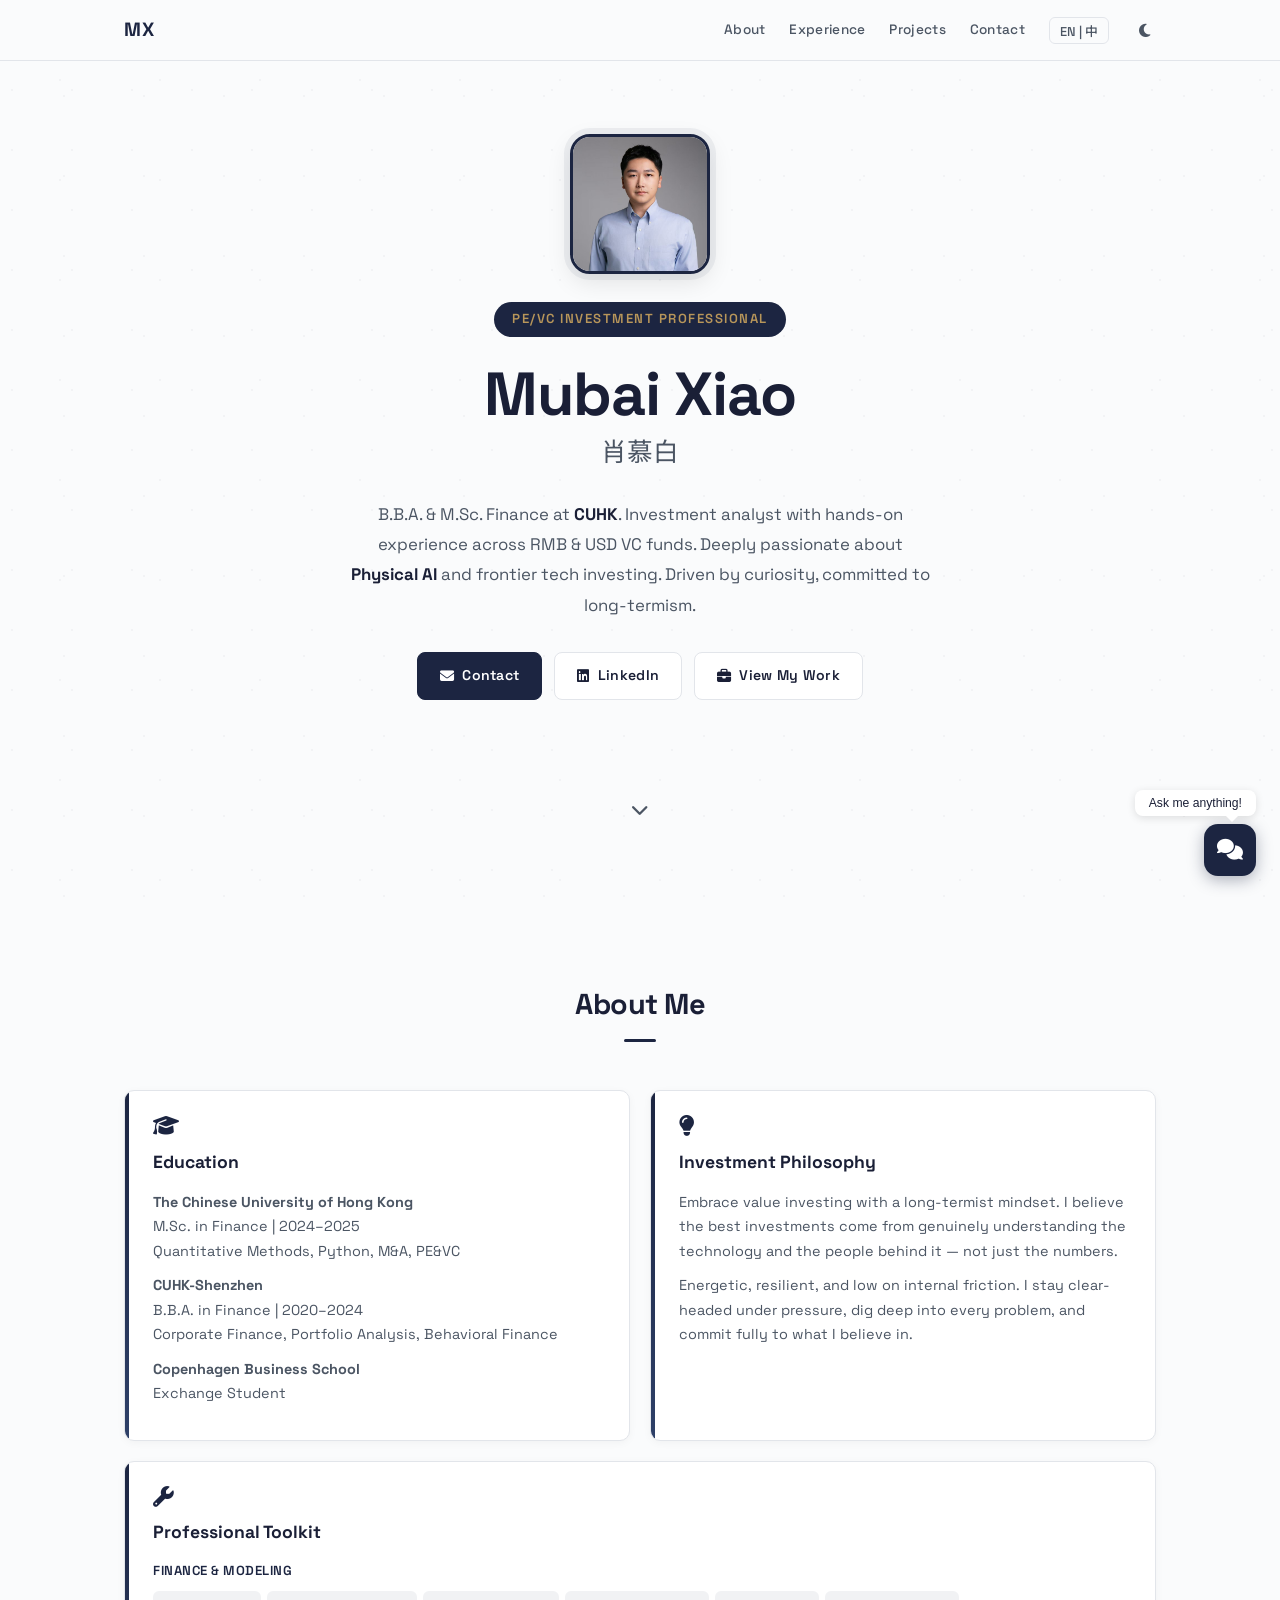
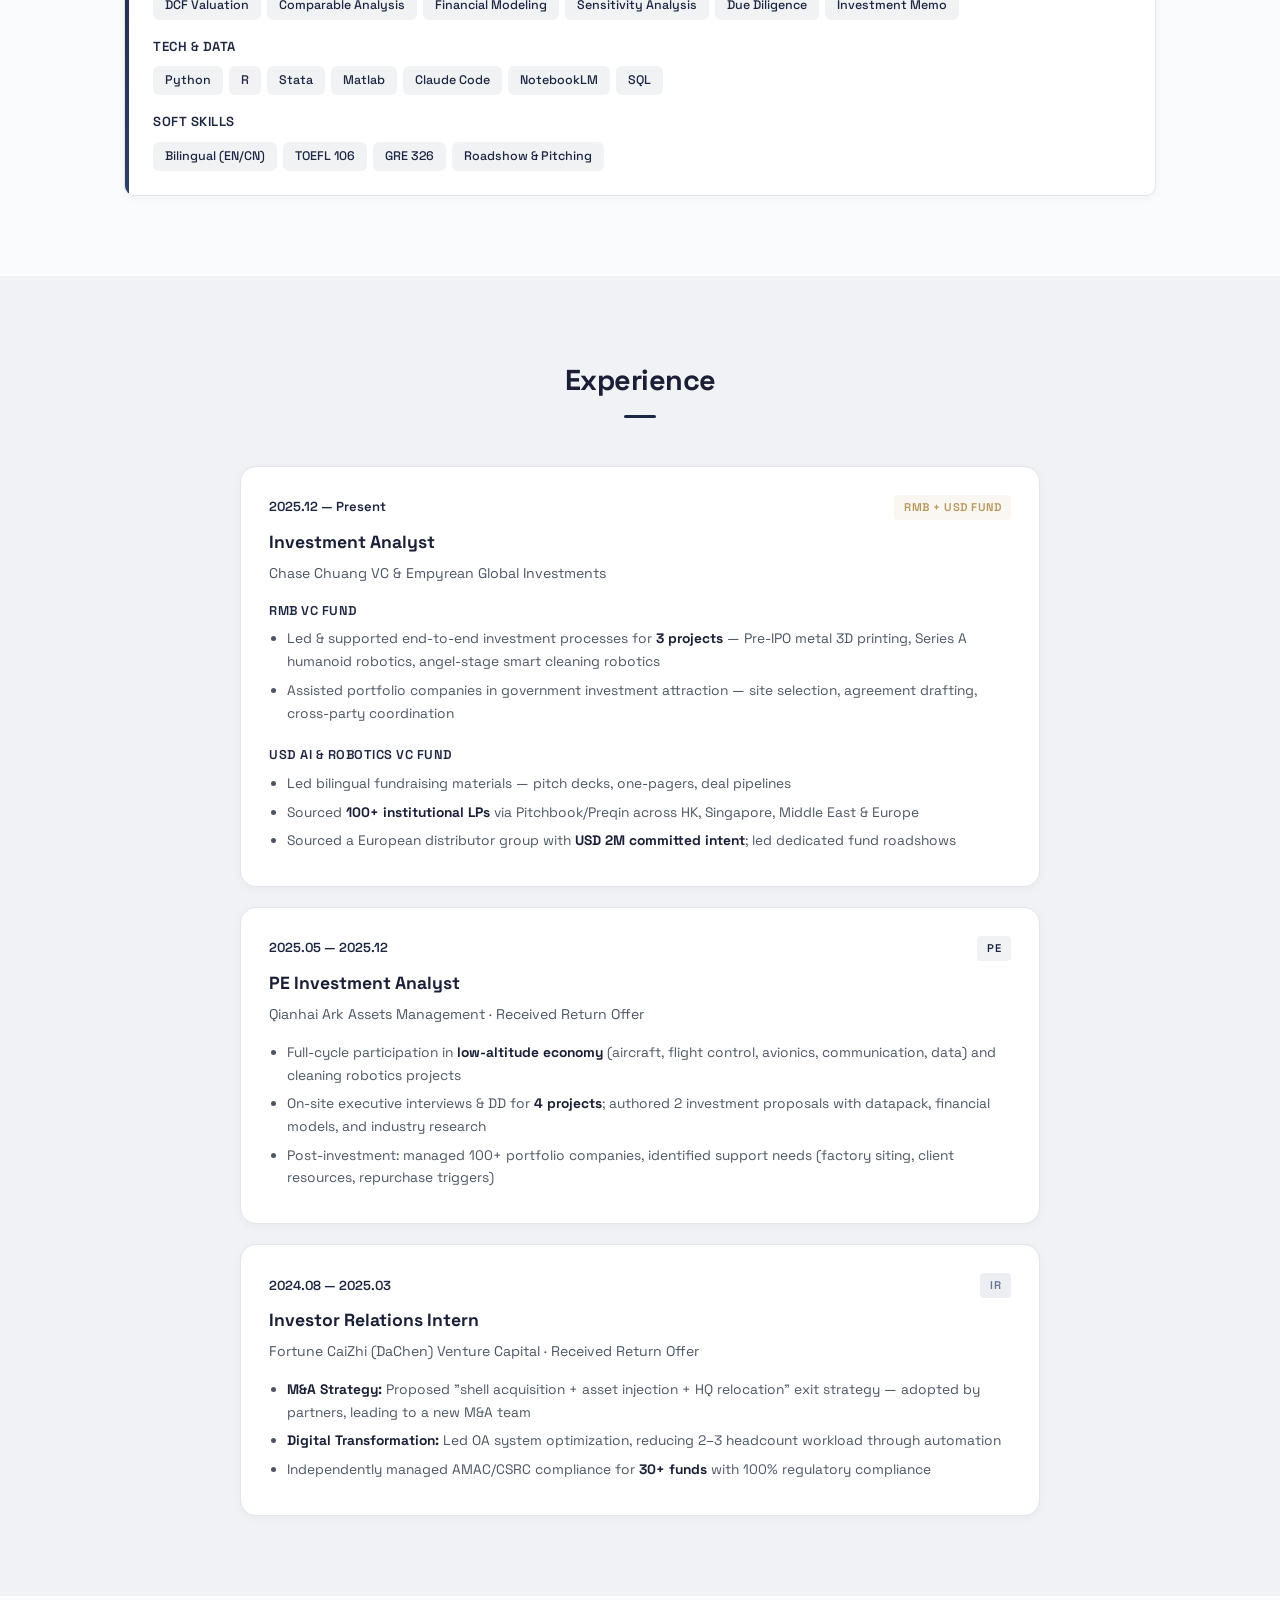
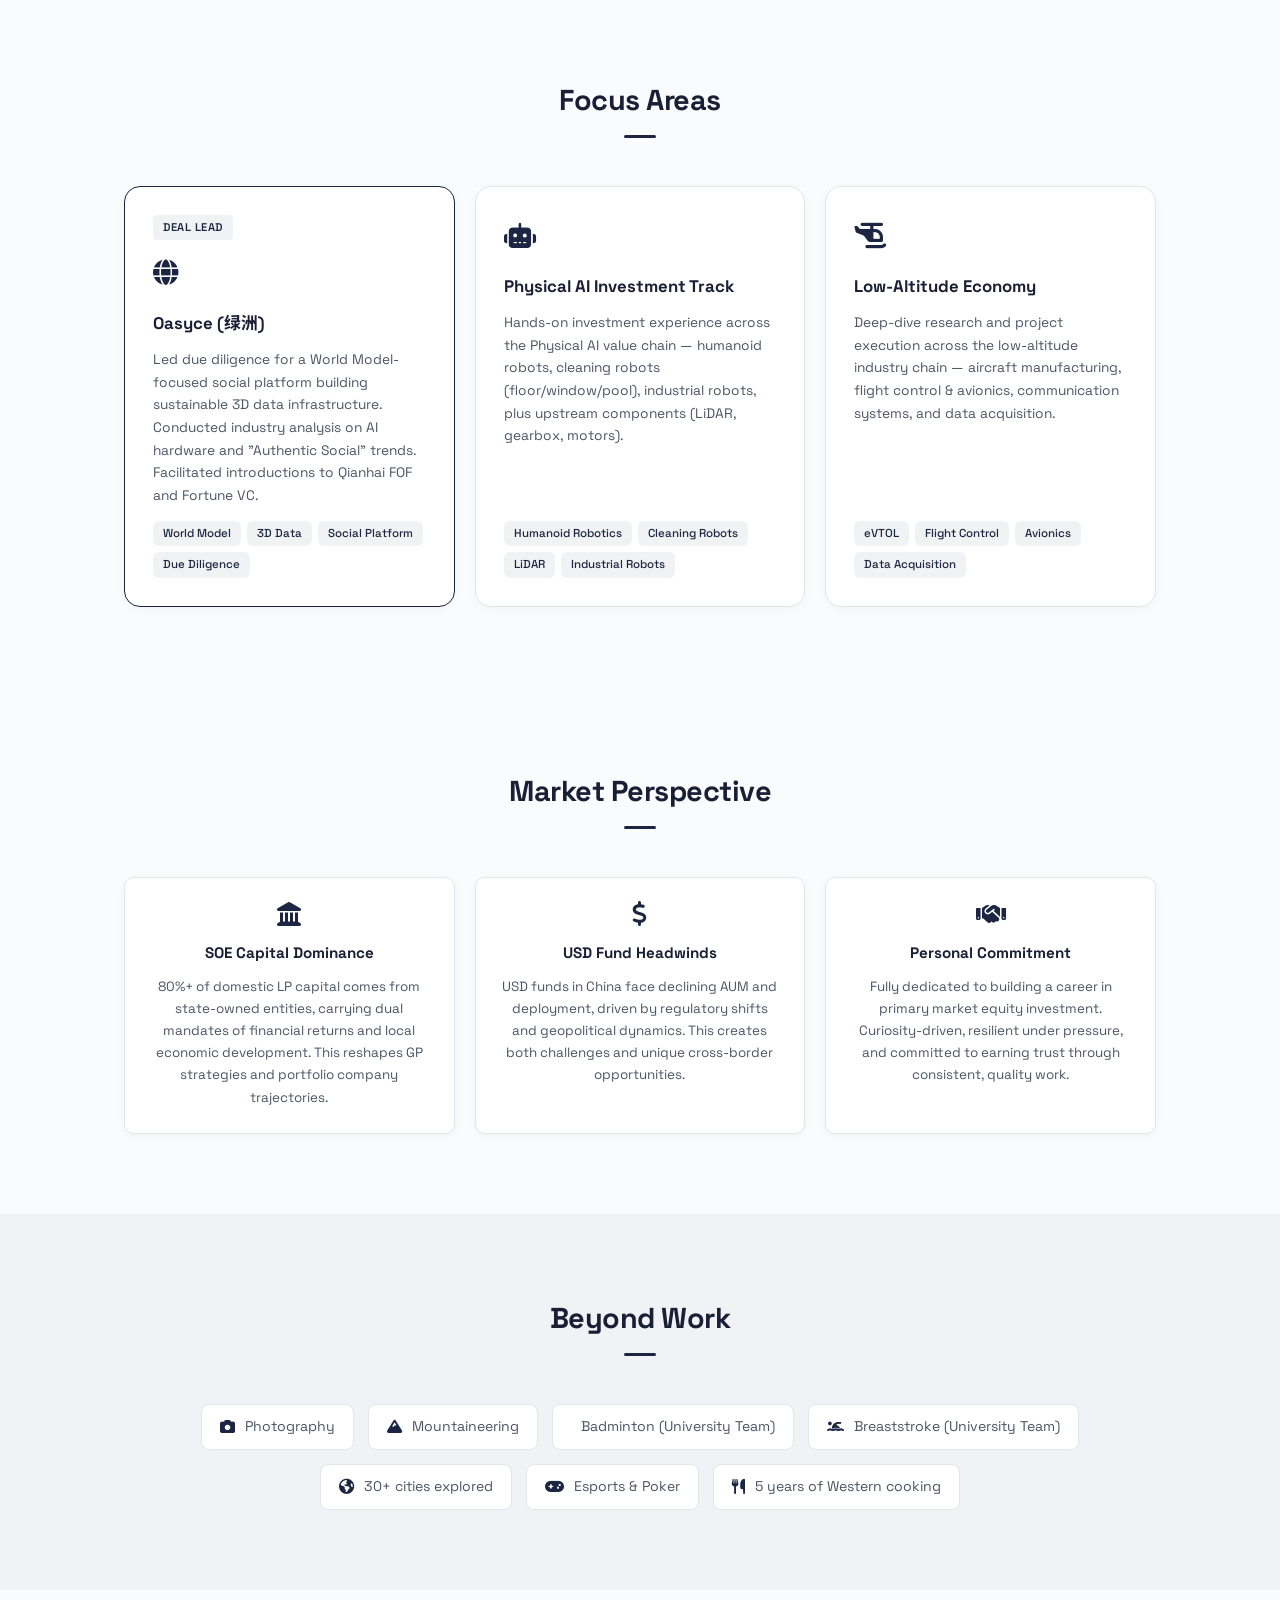
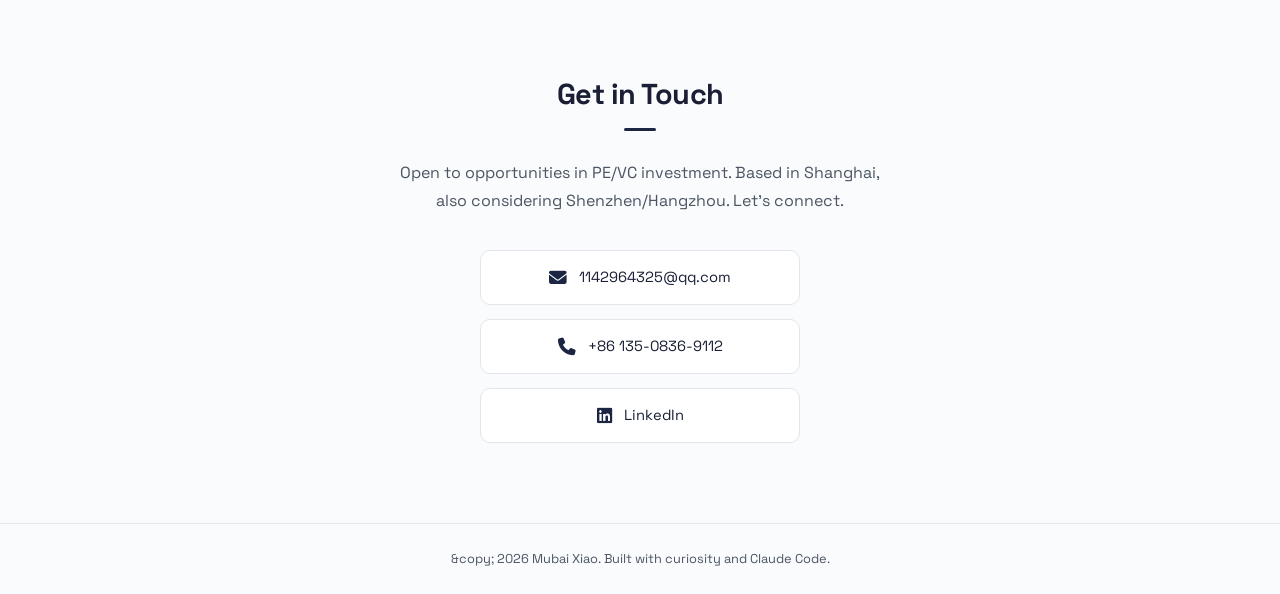
==== index.html @ e28a31e0 "Initial commit: Mubai Xiao personal portfolio website - Bilingual (EN/CN) portfolio with dark mode -" ====
<!DOCTYPE html>
<html lang="en">
<head>
  <meta charset="UTF-8">
  <meta name="viewport" content="width=device-width, initial-scale=1.0">
  <title>Mubai Xiao | 肖慕白</title>
  <meta name="description" content="Mubai Xiao (肖慕白) — PE/VC Investment Professional. B.B.A. & M.Sc. Finance at CUHK. Focused on Physical AI and frontier technology investing.">
  <meta property="og:title" content="Mubai Xiao | 肖慕白">
  <meta property="og:description" content="PE/VC Investment Professional. Physical AI & Frontier Tech Investor.">
  <meta property="og:type" content="website">
  <link rel="icon" href="data:image/svg+xml,<svg xmlns='http://www.w3.org/2000/svg' viewBox='0 0 100 100'><rect fill='%231c2541' rx='16' width='100' height='100'/><text x='50' y='68' text-anchor='middle' fill='white' font-family='Inter,sans-serif' font-weight='700' font-size='44'>MX</text></svg>">
  <link rel="stylesheet" href="style.css">
  <link rel="preconnect" href="https://fonts.googleapis.com">
  <link href="https://fonts.googleapis.com/css2?family=Space+Grotesk:wght@300;400;500;600;700&family=Noto+Sans+SC:wght@300;400;500;700&display=swap" rel="stylesheet">
  <link rel="stylesheet" href="https://cdnjs.cloudflare.com/ajax/libs/font-awesome/6.5.1/css/all.min.css">
</head>
<body>
  <!-- Navigation -->
  <nav class="nav" id="nav">
    <div class="nav-inner">
      <a href="#hero" class="nav-logo">MX</a>
      <div class="nav-links">
        <a href="#about" data-i18n="nav.about">About</a>
        <a href="#experience" data-i18n="nav.experience">Experience</a>
        <a href="#projects" data-i18n="nav.projects">Projects</a>
        <a href="#contact" data-i18n="nav.contact">Contact</a>
        <button class="lang-toggle" id="langToggle" aria-label="Toggle language">EN | 中</button>
        <button class="theme-toggle" id="themeToggle" aria-label="Toggle theme">
          <i class="fas fa-moon"></i>
        </button>
      </div>
      <div class="mobile-controls">
        <button class="lang-toggle" id="langToggleMobile" aria-label="Toggle language">EN | 中</button>
        <button class="mobile-menu-btn" id="mobileMenuBtn" aria-label="Menu">
          <span></span><span></span><span></span>
        </button>
      </div>
    </div>
  </nav>

  <!-- Mobile Menu -->
  <div class="mobile-menu" id="mobileMenu">
    <a href="#about" data-i18n="nav.about">About</a>
    <a href="#experience" data-i18n="nav.experience">Experience</a>
    <a href="#projects" data-i18n="nav.projects">Projects</a>
    <a href="#contact" data-i18n="nav.contact">Contact</a>
  </div>

  <!-- Hero -->
  <section class="hero" id="hero">
    <div class="hero-bg-pattern"></div>
    <div class="hero-content">
      <div class="hero-avatar">
        <img src="avatar.jpg" alt="Mubai Xiao">
      </div>
      <div class="hero-badge" data-i18n="hero.badge">PE/VC Investment Professional</div>
      <h1 class="hero-name">Mubai Xiao</h1>
      <p class="hero-name-cn">肖慕白</p>
      <p class="hero-desc" data-i18n="hero.desc" data-i18n-html="true">
        B.B.A. & M.Sc. Finance at <strong>CUHK</strong>. Investment analyst with hands-on experience across RMB & USD VC funds.
        Deeply passionate about <strong>Physical AI</strong> and frontier tech investing.
        Driven by curiosity, committed to long-termism.
      </p>
      <div class="hero-links">
        <a href="mailto:1142964325@qq.com" class="hero-btn hero-btn-primary"><i class="fas fa-envelope"></i> Contact</a>
        <a href="https://www.linkedin.com/in/mubai-xiao-1323b3343" target="_blank" class="hero-btn"><i class="fab fa-linkedin"></i> LinkedIn</a>
        <a href="#experience" class="hero-btn"><i class="fas fa-briefcase"></i> <span data-i18n="hero.viewwork">View My Work</span></a>
      </div>
    </div>
    <div class="scroll-hint">
      <i class="fas fa-chevron-down"></i>
    </div>
  </section>

  <!-- About -->
  <section class="section" id="about">
    <div class="container">
      <h2 class="section-title" data-i18n="about.title">About Me</h2>
      <div class="about-grid">
        <div class="about-card">
          <div class="card-accent"></div>
          <div class="card-body">
            <i class="fas fa-graduation-cap"></i>
            <h3 data-i18n="about.education">Education</h3>
            <div data-i18n="about.edu.content" data-i18n-html="true">
              <p><strong>The Chinese University of Hong Kong</strong><br>
              M.Sc. in Finance | 2024–2025<br>
              Quantitative Methods, Python, M&A, PE&VC</p>
              <p><strong>CUHK-Shenzhen</strong><br>
              B.B.A. in Finance | 2020–2024<br>
              Corporate Finance, Portfolio Analysis, Behavioral Finance</p>
              <p><strong>Copenhagen Business School</strong><br>
              Exchange Student</p>
            </div>
          </div>
        </div>
        <div class="about-card">
          <div class="card-accent"></div>
          <div class="card-body">
            <i class="fas fa-lightbulb"></i>
            <h3 data-i18n="about.philosophy">Investment Philosophy</h3>
            <div data-i18n="about.philosophy.content" data-i18n-html="true">
              <p>Embrace value investing with a long-termist mindset. I believe the best investments come from genuinely understanding the technology and the people behind it — not just the numbers.</p>
              <p>Energetic, resilient, and low on internal friction. I stay clear-headed under pressure, dig deep into every problem, and commit fully to what I believe in.</p>
            </div>
          </div>
        </div>
        <div class="about-card full-width">
          <div class="card-accent"></div>
          <div class="card-body">
            <i class="fas fa-wrench"></i>
            <h3 data-i18n="about.toolkit">Professional Toolkit</h3>
            <div class="skills-grid">
              <div class="skill-group">
                <h4 data-i18n="about.skill.finance">Finance & Modeling</h4>
                <div class="skills-tags">
                  <span>DCF Valuation</span><span>Comparable Analysis</span><span>Financial Modeling</span>
                  <span>Sensitivity Analysis</span><span>Due Diligence</span><span>Investment Memo</span>
                </div>
              </div>
              <div class="skill-group">
                <h4 data-i18n="about.skill.tech">Tech & Data</h4>
                <div class="skills-tags">
                  <span>Python</span><span>R</span><span>Stata</span><span>Matlab</span>
                  <span>Claude Code</span><span>NotebookLM</span><span>SQL</span>
                </div>
              </div>
              <div class="skill-group">
                <h4 data-i18n="about.skill.soft">Soft Skills</h4>
                <div class="skills-tags">
                  <span data-i18n="skill.bilingual">Bilingual (EN/CN)</span>
                  <span>TOEFL 106</span><span>GRE 326</span>
                  <span data-i18n="skill.roadshow">Roadshow & Pitching</span>
                </div>
              </div>
            </div>
          </div>
        </div>
      </div>
    </div>
  </section>

  <!-- Experience -->
  <section class="section section-alt" id="experience">
    <div class="container">
      <h2 class="section-title" data-i18n="exp.title">Experience</h2>
      <div class="exp-cards">

        <div class="exp-card">
          <div class="exp-header">
            <div class="exp-date">2025.12 — <span data-i18n="exp.present">Present</span></div>
            <div class="exp-type rmb-tag">RMB + USD Fund</div>
          </div>
          <h3 data-i18n="exp.cc.role">Investment Analyst</h3>
          <p class="exp-company" data-i18n="exp.cc.company">Chase Chuang VC & Empyrean Global Investments</p>
          <div class="exp-details">
            <div class="exp-section">
              <h4 data-i18n="exp.cc.rmb">RMB VC Fund</h4>
              <ul data-i18n="exp.cc.rmb.items" data-i18n-html="true">
                <li>Led & supported end-to-end investment processes for <strong>3 projects</strong> — Pre-IPO metal 3D printing, Series A humanoid robotics, angel-stage smart cleaning robotics</li>
                <li>Assisted portfolio companies in government investment attraction — site selection, agreement drafting, cross-party coordination</li>
              </ul>
            </div>
            <div class="exp-section">
              <h4 data-i18n="exp.cc.usd">USD AI & Robotics VC Fund</h4>
              <ul data-i18n="exp.cc.usd.items" data-i18n-html="true">
                <li>Led bilingual fundraising materials — pitch decks, one-pagers, deal pipelines</li>
                <li>Sourced <strong>100+ institutional LPs</strong> via Pitchbook/Preqin across HK, Singapore, Middle East & Europe</li>
                <li>Sourced a European distributor group with <strong>USD 2M committed intent</strong>; led dedicated fund roadshows</li>
              </ul>
            </div>
          </div>
        </div>

        <div class="exp-card">
          <div class="exp-header">
            <div class="exp-date">2025.05 — 2025.12</div>
            <div class="exp-type pe-tag">PE</div>
          </div>
          <h3 data-i18n="exp.qa.role">PE Investment Analyst</h3>
          <p class="exp-company" data-i18n="exp.qa.company">Qianhai Ark Assets Management · Received Return Offer</p>
          <ul data-i18n="exp.qa.items" data-i18n-html="true">
            <li>Full-cycle participation in <strong>low-altitude economy</strong> (aircraft, flight control, avionics, communication, data) and cleaning robotics projects</li>
            <li>On-site executive interviews & DD for <strong>4 projects</strong>; authored 2 investment proposals with datapack, financial models, and industry research</li>
            <li>Post-investment: managed 100+ portfolio companies, identified support needs (factory siting, client resources, repurchase triggers)</li>
          </ul>
        </div>

        <div class="exp-card">
          <div class="exp-header">
            <div class="exp-date">2024.08 — 2025.03</div>
            <div class="exp-type ir-tag">IR</div>
          </div>
          <h3 data-i18n="exp.dc.role">Investor Relations Intern</h3>
          <p class="exp-company" data-i18n="exp.dc.company">Fortune CaiZhi (DaChen) Venture Capital · Received Return Offer</p>
          <ul data-i18n="exp.dc.items" data-i18n-html="true">
            <li><strong>M&A Strategy:</strong> Proposed "shell acquisition + asset injection + HQ relocation" exit strategy — adopted by partners, leading to a new M&A team</li>
            <li><strong>Digital Transformation:</strong> Led OA system optimization, reducing 2–3 headcount workload through automation</li>
            <li>Independently managed AMAC/CSRC compliance for <strong>30+ funds</strong> with 100% regulatory compliance</li>
          </ul>
        </div>

      </div>
    </div>
  </section>

  <!-- Projects / Investment Track Record -->
  <section class="section" id="projects">
    <div class="container">
      <h2 class="section-title" data-i18n="proj.title">Focus Areas</h2>
      <div class="projects-grid">
        <div class="project-card featured">
          <span class="featured-badge" data-i18n="proj.featured">Deal Lead</span>
          <div class="project-icon"><i class="fas fa-globe"></i></div>
          <h3>Oasyce (绿洲)</h3>
          <p data-i18n="proj.oasyce.desc">Led due diligence for a World Model-focused social platform building sustainable 3D data infrastructure. Conducted industry analysis on AI hardware and "Authentic Social" trends. Facilitated introductions to Qianhai FOF and Fortune VC.</p>
          <div class="project-tags">
            <span>World Model</span><span>3D Data</span><span>Social Platform</span><span>Due Diligence</span>
          </div>
        </div>
        <div class="project-card">
          <div class="project-icon"><i class="fas fa-robot"></i></div>
          <h3 data-i18n="proj.physical.title">Physical AI Investment Track</h3>
          <p data-i18n="proj.physical.desc">Hands-on investment experience across the Physical AI value chain — humanoid robots, cleaning robots (floor/window/pool), industrial robots, plus upstream components (LiDAR, gearbox, motors).</p>
          <div class="project-tags">
            <span data-i18n="tag.humanoid">Humanoid Robotics</span><span data-i18n="tag.cleaning">Cleaning Robots</span>
            <span>LiDAR</span><span data-i18n="tag.industrial">Industrial Robots</span>
          </div>
        </div>
        <div class="project-card">
          <div class="project-icon"><i class="fas fa-helicopter"></i></div>
          <h3 data-i18n="proj.lowalt.title">Low-Altitude Economy</h3>
          <p data-i18n="proj.lowalt.desc">Deep-dive research and project execution across the low-altitude industry chain — aircraft manufacturing, flight control & avionics, communication systems, and data acquisition.</p>
          <div class="project-tags">
            <span>eVTOL</span><span data-i18n="tag.flightcontrol">Flight Control</span>
            <span data-i18n="tag.avionics">Avionics</span><span data-i18n="tag.dataacq">Data Acquisition</span>
          </div>
        </div>
      </div>
    </div>
  </section>


  <!-- Market View -->
  <section class="section" id="market">
    <div class="container">
      <h2 class="section-title" data-i18n="market.title">Market Perspective</h2>
      <div class="market-cards">
        <div class="market-card">
          <i class="fas fa-landmark"></i>
          <h4 data-i18n="market.soe.title">SOE Capital Dominance</h4>
          <p data-i18n="market.soe.desc">80%+ of domestic LP capital comes from state-owned entities, carrying dual mandates of financial returns and local economic development. This reshapes GP strategies and portfolio company trajectories.</p>
        </div>
        <div class="market-card">
          <i class="fas fa-dollar-sign"></i>
          <h4 data-i18n="market.usd.title">USD Fund Headwinds</h4>
          <p data-i18n="market.usd.desc">USD funds in China face declining AUM and deployment, driven by regulatory shifts and geopolitical dynamics. This creates both challenges and unique cross-border opportunities.</p>
        </div>
        <div class="market-card">
          <i class="fas fa-handshake"></i>
          <h4 data-i18n="market.commitment.title">Personal Commitment</h4>
          <p data-i18n="market.commitment.desc">Fully dedicated to building a career in primary market equity investment. Curiosity-driven, resilient under pressure, and committed to earning trust through consistent, quality work.</p>
        </div>
      </div>
    </div>
  </section>

  <!-- Beyond Work -->
  <section class="section section-alt" id="beyond">
    <div class="container">
      <h2 class="section-title" data-i18n="beyond.title">Beyond Work</h2>
      <div class="beyond-grid">
        <div class="beyond-item"><i class="fas fa-camera"></i><span data-i18n="beyond.photo">Photography</span></div>
        <div class="beyond-item"><i class="fas fa-mountain"></i><span data-i18n="beyond.hiking">Mountaineering</span></div>
        <div class="beyond-item"><i class="fas fa-shuttlecock"></i><span data-i18n="beyond.badminton">Badminton (University Team)</span></div>
        <div class="beyond-item"><i class="fas fa-swimmer"></i><span data-i18n="beyond.swim">Breaststroke (University Team)</span></div>
        <div class="beyond-item"><i class="fas fa-globe-americas"></i><span data-i18n="beyond.travel">30+ cities explored</span></div>
        <div class="beyond-item"><i class="fas fa-gamepad"></i><span data-i18n="beyond.esports">Esports & Poker</span></div>
        <div class="beyond-item"><i class="fas fa-utensils"></i><span data-i18n="beyond.cooking">5 years of Western cooking</span></div>
      </div>
    </div>
  </section>

  <!-- Contact -->
  <section class="section" id="contact">
    <div class="container">
      <h2 class="section-title" data-i18n="contact.title">Get in Touch</h2>
      <p class="contact-desc" data-i18n="contact.desc">Open to opportunities in PE/VC investment. Based in Shanghai, also considering Shenzhen/Hangzhou. Let's connect.</p>
      <div class="contact-links">
        <a href="mailto:1142964325@qq.com" class="contact-item">
          <i class="fas fa-envelope"></i>
          <span>1142964325@qq.com</span>
        </a>
        <a href="tel:+8613508369112" class="contact-item">
          <i class="fas fa-phone"></i>
          <span>+86 135-0836-9112</span>
        </a>
        <a href="https://www.linkedin.com/in/mubai-xiao-1323b3343" target="_blank" class="contact-item">
          <i class="fab fa-linkedin"></i>
          <span>LinkedIn</span>
        </a>
      </div>
    </div>
  </section>

  <!-- Footer -->
  <footer class="footer">
    <p data-i18n="footer.text">&copy; 2026 Mubai Xiao. Built with curiosity and Claude Code.</p>
  </footer>

  <!-- Chat Widget -->
  <div class="chat-widget" id="chatWidget">
    <button class="chat-toggle" id="chatToggle" aria-label="Ask me anything">
      <i class="fas fa-comments"></i>
      <span class="chat-badge" data-i18n="chat.badge">Ask me anything!</span>
    </button>
    <div class="chat-panel" id="chatPanel">
      <div class="chat-header">
        <div class="chat-header-info">
          <div class="chat-avatar">MX</div>
          <div>
            <strong data-i18n="chat.name">Mubai's AI Assistant</strong>
            <p data-i18n="chat.subtitle">Ask anything about me</p>
          </div>
        </div>
        <button class="chat-close" id="chatClose"><i class="fas fa-times"></i></button>
      </div>
      <div class="chat-messages" id="chatMessages">
        <div class="chat-message bot">
          <p data-i18n="chat.welcome">Hi! I'm Mubai's AI assistant. Ask me anything about his background, investment experience, thesis, or skills!</p>
        </div>
        <div class="chat-message bot suggestions">
          <div class="chat-suggestions">
            <button class="chat-suggestion-btn" data-i18n="chat.q1">What's your investment thesis?</button>
            <button class="chat-suggestion-btn" data-i18n="chat.q2">Tell me about your PE/VC experience</button>
            <button class="chat-suggestion-btn" data-i18n="chat.q3">Why Physical AI?</button>
          </div>
        </div>
      </div>
      <div class="chat-input-wrap">
        <input type="text" id="chatInput" data-i18n-placeholder="chat.placeholder" placeholder="Type your question..." autocomplete="off">
        <button id="chatSend"><i class="fas fa-paper-plane"></i></button>
      </div>
    </div>
  </div>

  <script src="script.js"></script>
</body>
</html>
---- style.css ----
/* === Variables === */
:root {
  --bg: #fafbfc;
  --bg-alt: #f0f2f5;
  --text: #1a1f36;
  --text-secondary: #4b5563;
  --accent: #1c2541;
  --accent-light: #2e4068;
  --accent-dark: #141c30;
  --accent-bg: rgba(28, 37, 65, 0.06);
  --accent-gold: #b8965a;
  --accent-gold-bg: rgba(184, 150, 90, 0.08);
  --card-bg: #ffffff;
  --card-border: #e2e5ea;
  --card-shadow: 0 2px 8px rgba(0,0,0,0.04);
  --nav-bg: rgba(250, 251, 252, 0.90);
  --radius: 10px;
  --radius-lg: 16px;
  --transition: 0.3s ease;
  --font: 'Space Grotesk', 'Noto Sans SC', -apple-system, sans-serif;
}

[data-theme="dark"] {
  --bg: #0c1019;
  --bg-alt: #121825;
  --text: #e2e8f0;
  --text-secondary: #94a3b8;
  --accent: #7b9acc;
  --accent-light: #a3bee0;
  --accent-dark: #5a7db5;
  --accent-bg: rgba(123, 154, 204, 0.1);
  --accent-gold: #d4ad6a;
  --accent-gold-bg: rgba(212, 173, 106, 0.1);
  --card-bg: #1a2030;
  --card-border: #2a3348;
  --card-shadow: 0 2px 8px rgba(0,0,0,0.2);
  --nav-bg: rgba(12, 16, 25, 0.90);
}

/* === Reset === */
*, *::before, *::after { margin: 0; padding: 0; box-sizing: border-box; }
html { scroll-behavior: smooth; scroll-padding-top: 80px; }

body {
  font-family: var(--font);
  background: var(--bg);
  color: var(--text);
  line-height: 1.7;
  transition: background var(--transition), color var(--transition);
}

a { color: var(--accent); text-decoration: none; transition: color var(--transition); }
a:hover { color: var(--accent-light); }
.container { max-width: 1080px; margin: 0 auto; padding: 0 24px; }

/* === Nav === */
.nav {
  position: fixed; top: 0; left: 0; right: 0; z-index: 100;
  background: var(--nav-bg);
  backdrop-filter: blur(16px);
  border-bottom: 1px solid var(--card-border);
  transition: background var(--transition);
}

.nav-inner {
  max-width: 1080px; margin: 0 auto; padding: 0 24px;
  display: flex; align-items: center; justify-content: space-between;
  height: 60px;
}

.nav-logo {
  font-size: 1.2rem; font-weight: 700; letter-spacing: 1px;
  color: var(--accent) !important;
}

.nav-links { display: flex; align-items: center; gap: 24px; }
.nav-links a {
  color: var(--text-secondary); font-size: 0.85rem; font-weight: 500;
  letter-spacing: 0.3px;
}
.nav-links a:hover { color: var(--accent); }

.theme-toggle, .lang-toggle {
  background: none; border: none; color: var(--text-secondary);
  cursor: pointer; font-size: 0.95rem; padding: 6px;
  transition: color var(--transition); font-family: var(--font);
}
.theme-toggle:hover, .lang-toggle:hover { color: var(--accent); }

.lang-toggle {
  border: 1px solid var(--card-border); padding: 3px 10px;
  border-radius: 6px; font-size: 0.8rem; font-weight: 500;
  white-space: nowrap;
}
.lang-toggle:hover { border-color: var(--accent); }

.mobile-controls { display: none; align-items: center; gap: 8px; }
.mobile-menu-btn {
  display: none; flex-direction: column; gap: 5px;
  background: none; border: none; cursor: pointer; padding: 6px;
}
.mobile-menu-btn span {
  display: block; width: 20px; height: 2px;
  background: var(--text-secondary); transition: var(--transition);
}

.mobile-menu {
  display: none; position: fixed; top: 60px; left: 0; right: 0;
  background: var(--card-bg); border-bottom: 1px solid var(--card-border);
  padding: 16px 24px; z-index: 99;
  flex-direction: column; gap: 16px;
}
.mobile-menu a { color: var(--text); font-weight: 500; }

@media (max-width: 768px) {
  .nav-links { display: none; }
  .mobile-controls { display: flex; }
  .mobile-menu-btn { display: flex; }
  .mobile-menu.active { display: flex; }
}

/* === Hero === */
.hero {
  min-height: 100vh; display: flex; flex-direction: column;
  justify-content: center; align-items: center;
  padding: 120px 24px 60px;
  position: relative; overflow: hidden;
  text-align: center;
}

.hero-bg-pattern {
  position: absolute; inset: 0; opacity: 0.03;
  background-image:
    radial-gradient(circle at 20% 50%, var(--accent) 1px, transparent 1px),
    radial-gradient(circle at 80% 20%, var(--accent) 1px, transparent 1px),
    radial-gradient(circle at 60% 80%, var(--accent) 1px, transparent 1px);
  background-size: 60px 60px, 80px 80px, 100px 100px;
}

.hero-content { position: relative; max-width: 700px; }

.hero-avatar {
  width: 140px; height: 140px; border-radius: 20px;
  overflow: hidden; margin: 0 auto 28px;
  border: 3px solid var(--accent);
  box-shadow: 0 0 0 6px var(--accent-bg), 0 8px 24px rgba(0,0,0,0.1);
}
.hero-avatar img {
  width: 100%; height: 100%; object-fit: cover;
  object-position: center 15%;
}

.hero-badge {
  display: inline-block;
  font-size: 0.82rem; font-weight: 600; letter-spacing: 1.5px;
  text-transform: uppercase;
  color: var(--accent); background: var(--accent-bg);
  padding: 6px 18px; border-radius: 20px;
  margin-bottom: 24px;
}

.hero-name {
  font-size: 3.8rem; font-weight: 700; letter-spacing: -1px;
  line-height: 1.1; margin-bottom: 4px;
}

.hero-name-cn {
  font-size: 1.6rem; color: var(--text-secondary);
  font-weight: 400; margin-bottom: 24px;
}

.hero-desc {
  color: var(--text-secondary); font-size: 1.05rem;
  max-width: 580px; margin: 0 auto 32px; line-height: 1.8;
}
.hero-desc strong { color: var(--text); }

.hero-links {
  display: flex; gap: 12px; justify-content: center;
  flex-wrap: wrap; margin-bottom: 48px;
}

.hero-btn {
  display: inline-flex; align-items: center; gap: 8px;
  padding: 11px 22px; border-radius: 8px;
  font-weight: 600; font-size: 0.88rem; letter-spacing: 0.3px;
  border: 1px solid var(--card-border);
  color: var(--text); background: var(--card-bg);
  transition: all var(--transition);
}
.hero-btn:hover {
  border-color: var(--accent); color: var(--accent);
  transform: translateY(-2px); box-shadow: 0 4px 12px rgba(28,37,65,0.15);
}
.hero-btn-primary {
  background: var(--accent); color: #fff; border-color: var(--accent);
}
.hero-btn-primary:hover { background: var(--accent-light); color: #fff; }

.hero-badge {
  background: var(--accent); color: var(--accent-gold);
}

.hero-stats {
  display: flex; justify-content: center; gap: 48px;
}
.stat-item { text-align: center; }
.stat-number {
  display: block; font-size: 2rem; font-weight: 700;
  color: var(--accent); line-height: 1.2;
}
.stat-label {
  font-size: 0.78rem; color: var(--text-secondary);
  text-transform: uppercase; letter-spacing: 0.5px; font-weight: 500;
}

.scroll-hint {
  margin-top: 48px; animation: bounce 2s infinite;
  color: var(--text-secondary); font-size: 1.1rem;
}
@keyframes bounce {
  0%, 100% { transform: translateY(0); }
  50% { transform: translateY(8px); }
}

@media (max-width: 768px) {
  .hero-name { font-size: 2.6rem; }
  .hero-stats { gap: 24px; }
  .stat-number { font-size: 1.5rem; }
}

/* === Sections === */
.section { padding: 80px 0; }
.section-alt { background: var(--bg-alt); }

.section-title {
  font-size: 1.8rem; font-weight: 700; letter-spacing: -0.5px;
  margin-bottom: 48px; text-align: center;
  position: relative;
}
.section-title::after {
  content: ''; display: block; width: 32px; height: 3px;
  background: var(--accent); margin: 10px auto 0;
  border-radius: 2px;
}

/* === About === */
.about-grid {
  display: grid; grid-template-columns: repeat(2, 1fr);
  gap: 20px;
}

.about-card {
  background: var(--card-bg); border: 1px solid var(--card-border);
  border-radius: var(--radius); overflow: hidden;
  box-shadow: var(--card-shadow);
  display: flex;
  transition: transform var(--transition), box-shadow var(--transition);
}
.about-card:hover {
  transform: translateY(-3px);
  box-shadow: 0 8px 24px rgba(0,0,0,0.06);
}
.about-card.full-width { grid-column: 1 / -1; }

.card-accent {
  width: 4px; background: linear-gradient(180deg, var(--accent), var(--accent-light));
  flex-shrink: 0;
}

.card-body { padding: 24px; flex: 1; }
.card-body > i {
  font-size: 1.3rem; color: var(--accent); margin-bottom: 12px; display: block;
}
.card-body h3 { font-size: 1.1rem; margin-bottom: 12px; }
.card-body p {
  color: var(--text-secondary); font-size: 0.9rem;
  margin-bottom: 10px; line-height: 1.7;
}

.skills-grid { display: flex; flex-direction: column; gap: 16px; }
.skill-group h4 {
  font-size: 0.82rem; font-weight: 600; color: var(--accent);
  text-transform: uppercase; letter-spacing: 0.5px;
  margin-bottom: 8px;
}

.skills-tags { display: flex; flex-wrap: wrap; gap: 6px; }
.skills-tags span {
  padding: 4px 12px; border-radius: 6px; font-size: 0.78rem;
  background: var(--accent-bg); color: var(--accent); font-weight: 500;
}

@media (max-width: 768px) {
  .about-grid { grid-template-columns: 1fr; }
  .about-card.full-width { grid-column: 1; }
}

/* === Experience === */
.exp-cards {
  display: flex; flex-direction: column; gap: 20px;
  max-width: 800px; margin: 0 auto;
}

.exp-card {
  background: var(--card-bg); border: 1px solid var(--card-border);
  border-radius: var(--radius-lg); padding: 28px;
  box-shadow: var(--card-shadow);
  transition: transform var(--transition), box-shadow var(--transition);
}
.exp-card:hover {
  transform: translateY(-3px);
  box-shadow: 0 8px 24px rgba(0,0,0,0.06);
}

.exp-header {
  display: flex; align-items: center; justify-content: space-between;
  margin-bottom: 8px; flex-wrap: wrap; gap: 8px;
}

.exp-date {
  font-size: 0.82rem; color: var(--accent); font-weight: 600;
}

.exp-type {
  font-size: 0.7rem; font-weight: 600; padding: 3px 10px;
  border-radius: 4px; text-transform: uppercase; letter-spacing: 0.5px;
}
.rmb-tag { background: var(--accent-gold-bg); color: var(--accent-gold); }
.pe-tag { background: var(--accent-bg); color: var(--accent); }
.ir-tag { background: rgba(100, 116, 145, 0.12); color: #647491; }

.exp-card h3 { font-size: 1.1rem; margin-bottom: 4px; }
.exp-company { color: var(--text-secondary); font-size: 0.88rem; margin-bottom: 14px; }

.exp-card ul { padding-left: 18px; }
.exp-card li {
  color: var(--text-secondary); font-size: 0.86rem;
  margin-bottom: 6px; line-height: 1.65;
}
.exp-card li strong { color: var(--text); }

.exp-details { display: flex; flex-direction: column; gap: 14px; }
.exp-section h4 {
  font-size: 0.8rem; font-weight: 600; color: var(--accent);
  text-transform: uppercase; letter-spacing: 0.5px; margin-bottom: 6px;
}

/* === Projects === */
.projects-grid {
  display: grid; grid-template-columns: repeat(auto-fill, minmax(300px, 1fr));
  gap: 20px;
}

.project-card {
  background: var(--card-bg); border: 1px solid var(--card-border);
  border-radius: var(--radius-lg); padding: 28px;
  box-shadow: var(--card-shadow);
  transition: transform var(--transition), box-shadow var(--transition);
  display: flex; flex-direction: column;
}
.project-card:hover {
  transform: translateY(-3px);
  box-shadow: 0 8px 24px rgba(0,0,0,0.06);
}
.project-card.featured {
  border-color: var(--accent);
  border-width: 1.5px;
}

.featured-badge {
  display: inline-block; width: fit-content;
  font-size: 0.7rem; font-weight: 600; color: var(--accent);
  background: var(--accent-bg); padding: 3px 10px;
  border-radius: 4px; margin-bottom: 12px;
  text-transform: uppercase; letter-spacing: 0.5px;
}

.project-icon {
  font-size: 1.6rem; color: var(--accent); margin-bottom: 14px;
}
.project-card h3 { font-size: 1.05rem; margin-bottom: 10px; }
.project-card p {
  color: var(--text-secondary); font-size: 0.86rem;
  flex: 1; margin-bottom: 14px; line-height: 1.65;
}

.project-tags { display: flex; flex-wrap: wrap; gap: 6px; }
.project-tags span {
  padding: 3px 10px; border-radius: 6px; font-size: 0.72rem;
  background: var(--accent-bg); color: var(--accent); font-weight: 500;
}

/* === Investment Matrix === */
.insights-subtitle {
  text-align: center; color: var(--text-secondary);
  margin: -24px auto 40px; font-size: 0.95rem;
}

.matrix-grid {
  display: grid; grid-template-columns: repeat(2, 1fr);
  gap: 16px; max-width: 800px; margin: 0 auto;
}

.matrix-card {
  background: var(--card-bg); border: 1px solid var(--card-border);
  border-radius: var(--radius); padding: 24px;
  box-shadow: var(--card-shadow);
  transition: transform var(--transition);
}
.matrix-card:hover { transform: translateY(-2px); }

.matrix-label {
  display: flex; gap: 6px; margin-bottom: 10px; flex-wrap: wrap;
}
.matrix-app, .matrix-tech {
  font-size: 0.68rem; font-weight: 600; padding: 2px 8px;
  border-radius: 4px; text-transform: uppercase; letter-spacing: 0.3px;
}
.matrix-app { background: rgba(59, 130, 246, 0.1); color: #3b82f6; }
.matrix-tech { background: rgba(168, 85, 247, 0.1); color: #a855f7; }

.matrix-card h4 { font-size: 1rem; margin-bottom: 8px; }
.matrix-card p {
  color: var(--text-secondary); font-size: 0.84rem;
  line-height: 1.6; margin-bottom: 12px;
}

.matrix-verdict {
  font-size: 0.78rem; font-weight: 600; padding: 4px 12px;
  border-radius: 4px; display: inline-block;
  background: rgba(239, 68, 68, 0.1); color: #ef4444;
}
.matrix-verdict.positive { background: rgba(16, 185, 129, 0.1); color: var(--accent-dark); }
.matrix-verdict.caution { background: rgba(245, 158, 11, 0.1); color: #f59e0b; }

.red-ocean { border-left: 3px solid #8b4c4c; }
.blue-ocean { border-left: 3px solid var(--accent-gold); }
.early-stage { border-left: 3px solid #7a8599; }
.frontier { border-left: 3px solid var(--accent); }

@media (max-width: 768px) {
  .matrix-grid { grid-template-columns: 1fr; }
}

/* === Market === */
.market-cards {
  display: grid; grid-template-columns: repeat(3, 1fr);
  gap: 20px;
}

.market-card {
  background: var(--card-bg); border: 1px solid var(--card-border);
  border-radius: var(--radius); padding: 24px; text-align: center;
  box-shadow: var(--card-shadow);
  transition: transform var(--transition);
}
.market-card:hover { transform: translateY(-2px); }
.market-card i {
  font-size: 1.5rem; color: var(--accent); margin-bottom: 14px;
}
.market-card h4 { font-size: 0.95rem; margin-bottom: 10px; }
.market-card p {
  color: var(--text-secondary); font-size: 0.84rem; line-height: 1.65;
}

@media (max-width: 768px) {
  .market-cards { grid-template-columns: 1fr; }
}

/* === Beyond Work === */
.beyond-grid {
  display: flex; justify-content: center; flex-wrap: wrap; gap: 14px;
}
.beyond-item {
  display: flex; align-items: center; gap: 10px;
  padding: 10px 18px; border-radius: 8px;
  background: var(--card-bg); border: 1px solid var(--card-border);
  font-size: 0.88rem; color: var(--text-secondary);
  transition: all var(--transition);
}
.beyond-item:hover { border-color: var(--accent); color: var(--accent); }
.beyond-item i { color: var(--accent); font-size: 0.95rem; }

/* === Contact === */
.contact-desc {
  text-align: center; color: var(--text-secondary);
  max-width: 500px; margin: -20px auto 36px;
}

.contact-links {
  display: flex; flex-direction: column; align-items: center; gap: 14px;
}
.contact-item {
  display: flex; align-items: center; gap: 12px;
  padding: 14px 28px; border-radius: var(--radius);
  background: var(--card-bg); border: 1px solid var(--card-border);
  color: var(--text); font-size: 0.92rem;
  transition: all var(--transition); min-width: 320px; justify-content: center;
}
.contact-item:hover {
  border-color: var(--accent); color: var(--accent);
  transform: translateY(-2px);
}
.contact-item i { font-size: 1.1rem; color: var(--accent); }

/* === Footer === */
.footer {
  text-align: center; padding: 24px;
  color: var(--text-secondary); font-size: 0.8rem;
  border-top: 1px solid var(--card-border);
}

/* === Chat Widget === */
.chat-widget { position: fixed; bottom: 24px; right: 24px; z-index: 200; }

.chat-toggle {
  width: 52px; height: 52px; border-radius: 14px;
  background: var(--accent); color: #fff; border: none;
  font-size: 1.3rem; cursor: pointer;
  box-shadow: 0 4px 16px rgba(28, 37, 65, 0.35);
  transition: all var(--transition);
  position: relative;
}
.chat-toggle:hover { transform: scale(1.06); background: var(--accent-light); }

.chat-badge {
  position: absolute; bottom: calc(100% + 8px); right: 0;
  white-space: nowrap; font-size: 0.76rem; font-weight: 500;
  background: var(--card-bg); color: var(--text);
  padding: 6px 14px; border-radius: 8px;
  box-shadow: 0 2px 8px rgba(0,0,0,0.12);
  opacity: 0; transition: opacity 0.5s ease;
  pointer-events: none;
}
.chat-badge.visible { opacity: 1; }
.chat-badge::after {
  content: ''; position: absolute; top: 100%; right: 18px;
  border: 6px solid transparent; border-top-color: var(--card-bg);
}

.chat-panel {
  position: absolute; bottom: 66px; right: 0;
  width: 380px; max-height: 520px;
  background: var(--card-bg); border: 1px solid var(--card-border);
  border-radius: var(--radius-lg); box-shadow: 0 8px 32px rgba(0,0,0,0.12);
  display: none; flex-direction: column; overflow: hidden;
}
.chat-panel.active { display: flex; }

.chat-header {
  display: flex; align-items: center; justify-content: space-between;
  padding: 14px 16px; border-bottom: 1px solid var(--card-border);
  background: var(--accent); color: #fff;
  border-radius: var(--radius-lg) var(--radius-lg) 0 0;
}
.chat-header-info { display: flex; align-items: center; gap: 10px; }
.chat-header-info p { font-size: 0.76rem; opacity: 0.85; margin: 0; color: rgba(255,255,255,0.85); }
.chat-header-info strong { color: #fff; }

.chat-avatar {
  width: 34px; height: 34px; border-radius: 8px;
  background: rgba(255,255,255,0.2); display: flex;
  align-items: center; justify-content: center;
  font-weight: 700; font-size: 0.82rem;
}

.chat-close {
  background: none; border: none; color: rgba(255,255,255,0.8);
  cursor: pointer; font-size: 1rem; padding: 4px;
}
.chat-close:hover { color: #fff; }

.chat-messages {
  flex: 1; overflow-y: auto; padding: 16px;
  display: flex; flex-direction: column; gap: 12px;
  max-height: 360px; min-height: 200px;
}

.chat-message {
  max-width: 85%; padding: 10px 14px; border-radius: 10px;
  font-size: 0.86rem; line-height: 1.6;
}
.chat-message.bot {
  background: var(--accent-bg); color: var(--text);
  align-self: flex-start; border-bottom-left-radius: 4px;
}
.chat-message.user {
  background: var(--accent); color: #fff;
  align-self: flex-end; border-bottom-right-radius: 4px;
}
.chat-message.suggestions { background: none; padding: 0; }
.chat-message p { margin: 0; }

.chat-suggestions { display: flex; flex-wrap: wrap; gap: 6px; }
.chat-suggestion-btn {
  background: var(--card-bg); color: var(--accent);
  border: 1px solid var(--accent); border-radius: 8px;
  padding: 6px 12px; font-size: 0.78rem; cursor: pointer;
  transition: all 0.2s ease; line-height: 1.4; font-family: var(--font);
}
.chat-suggestion-btn:hover { background: var(--accent); color: #fff; }

.chat-message.bot.typing::after {
  content: ''; display: inline-block;
  width: 4px; height: 4px; border-radius: 50%;
  background: var(--accent); margin-left: 4px;
  animation: typingDot 1s infinite;
}
@keyframes typingDot {
  0%, 100% { opacity: 0.3; }
  50% { opacity: 1; }
}

.chat-input-wrap { display: flex; padding: 12px; gap: 8px; border-top: 1px solid var(--card-border); }
.chat-input-wrap input {
  flex: 1; padding: 10px 14px; border-radius: 8px;
  border: 1px solid var(--card-border); background: var(--bg);
  color: var(--text); font-size: 0.86rem; outline: none;
  font-family: var(--font); transition: border var(--transition);
}
.chat-input-wrap input:focus { border-color: var(--accent); }
.chat-input-wrap button {
  width: 38px; height: 38px; border-radius: 8px;
  background: var(--accent); color: #fff; border: none;
  cursor: pointer; font-size: 0.85rem;
  transition: background var(--transition);
}
.chat-input-wrap button:hover { background: var(--accent-light); }
.chat-input-wrap button:disabled { opacity: 0.5; cursor: not-allowed; }

@media (max-width: 480px) {
  .chat-panel { width: calc(100vw - 32px); right: -8px; }
  .chat-badge { display: none; }
}

/* === Animations === */
.fade-in {
  opacity: 0; transform: translateY(20px);
  transition: opacity 0.6s ease, transform 0.6s ease;
}
.fade-in.visible { opacity: 1; transform: translateY(0); }
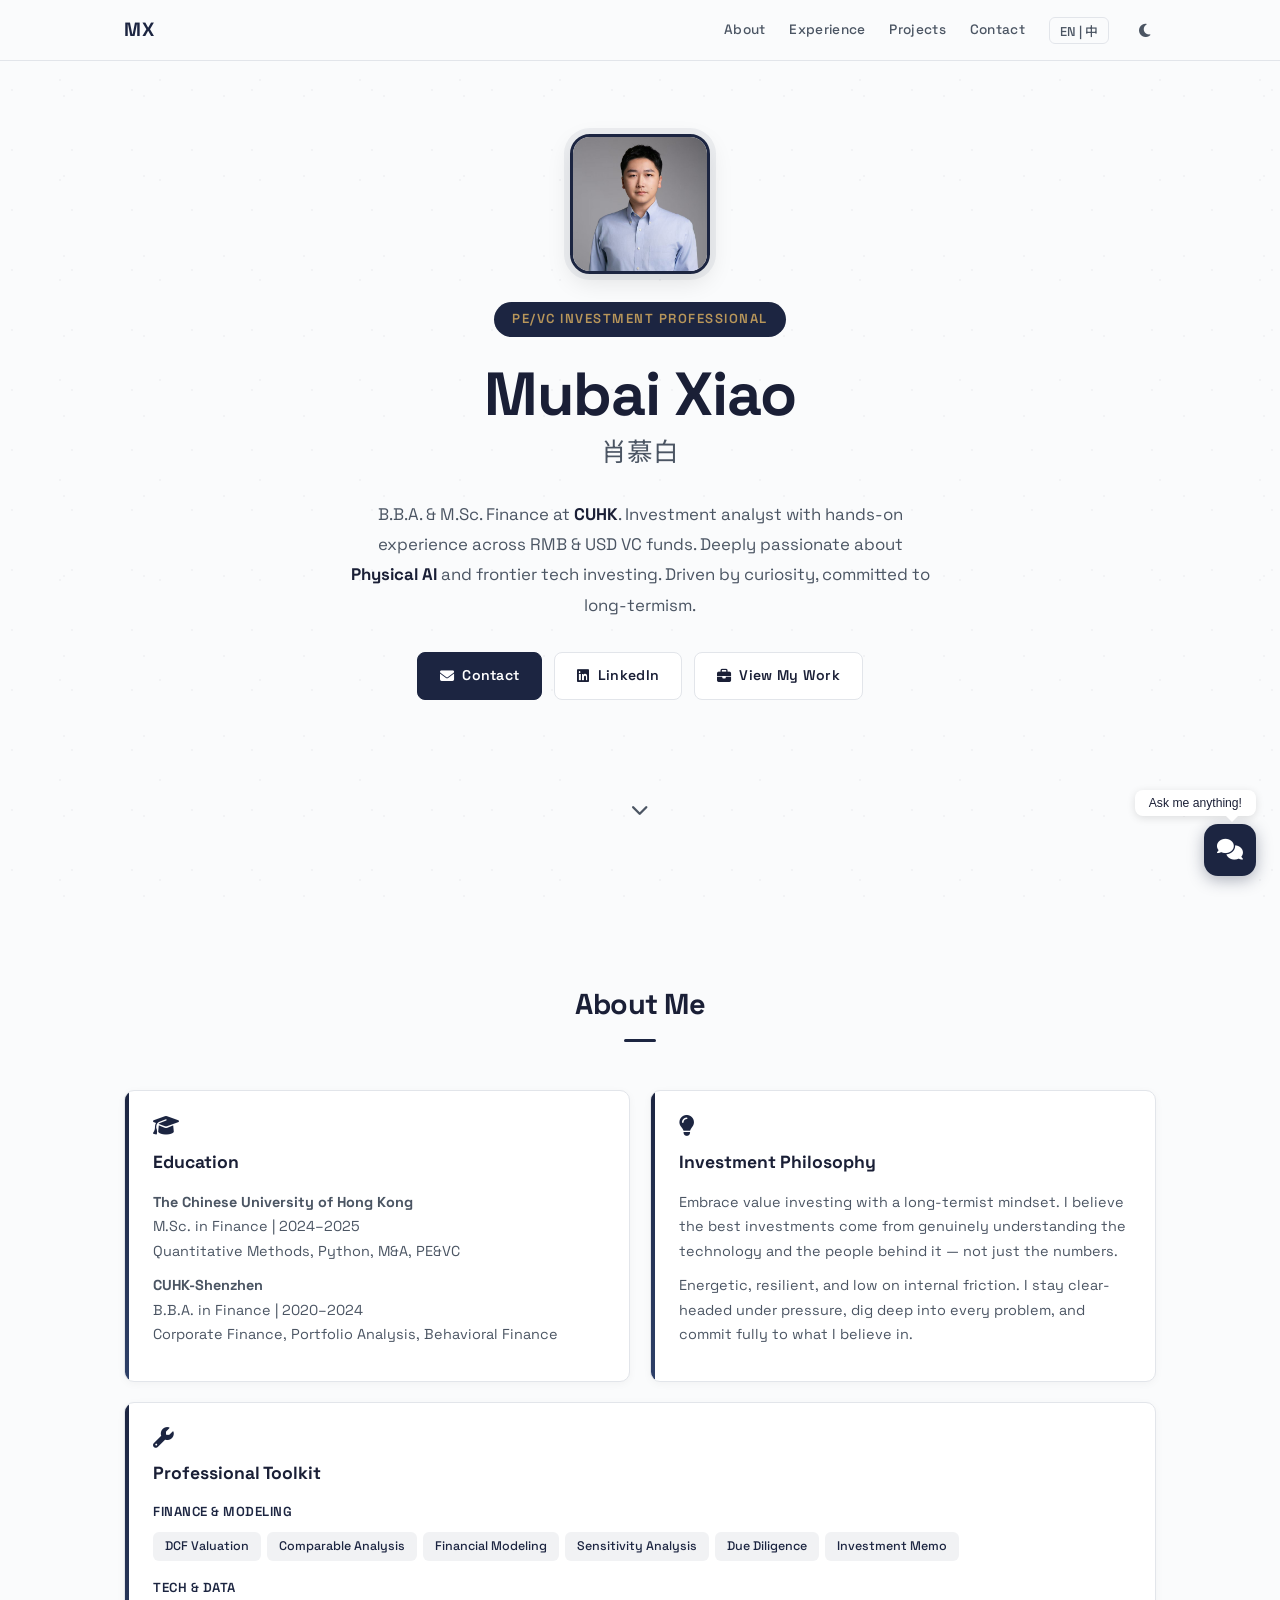
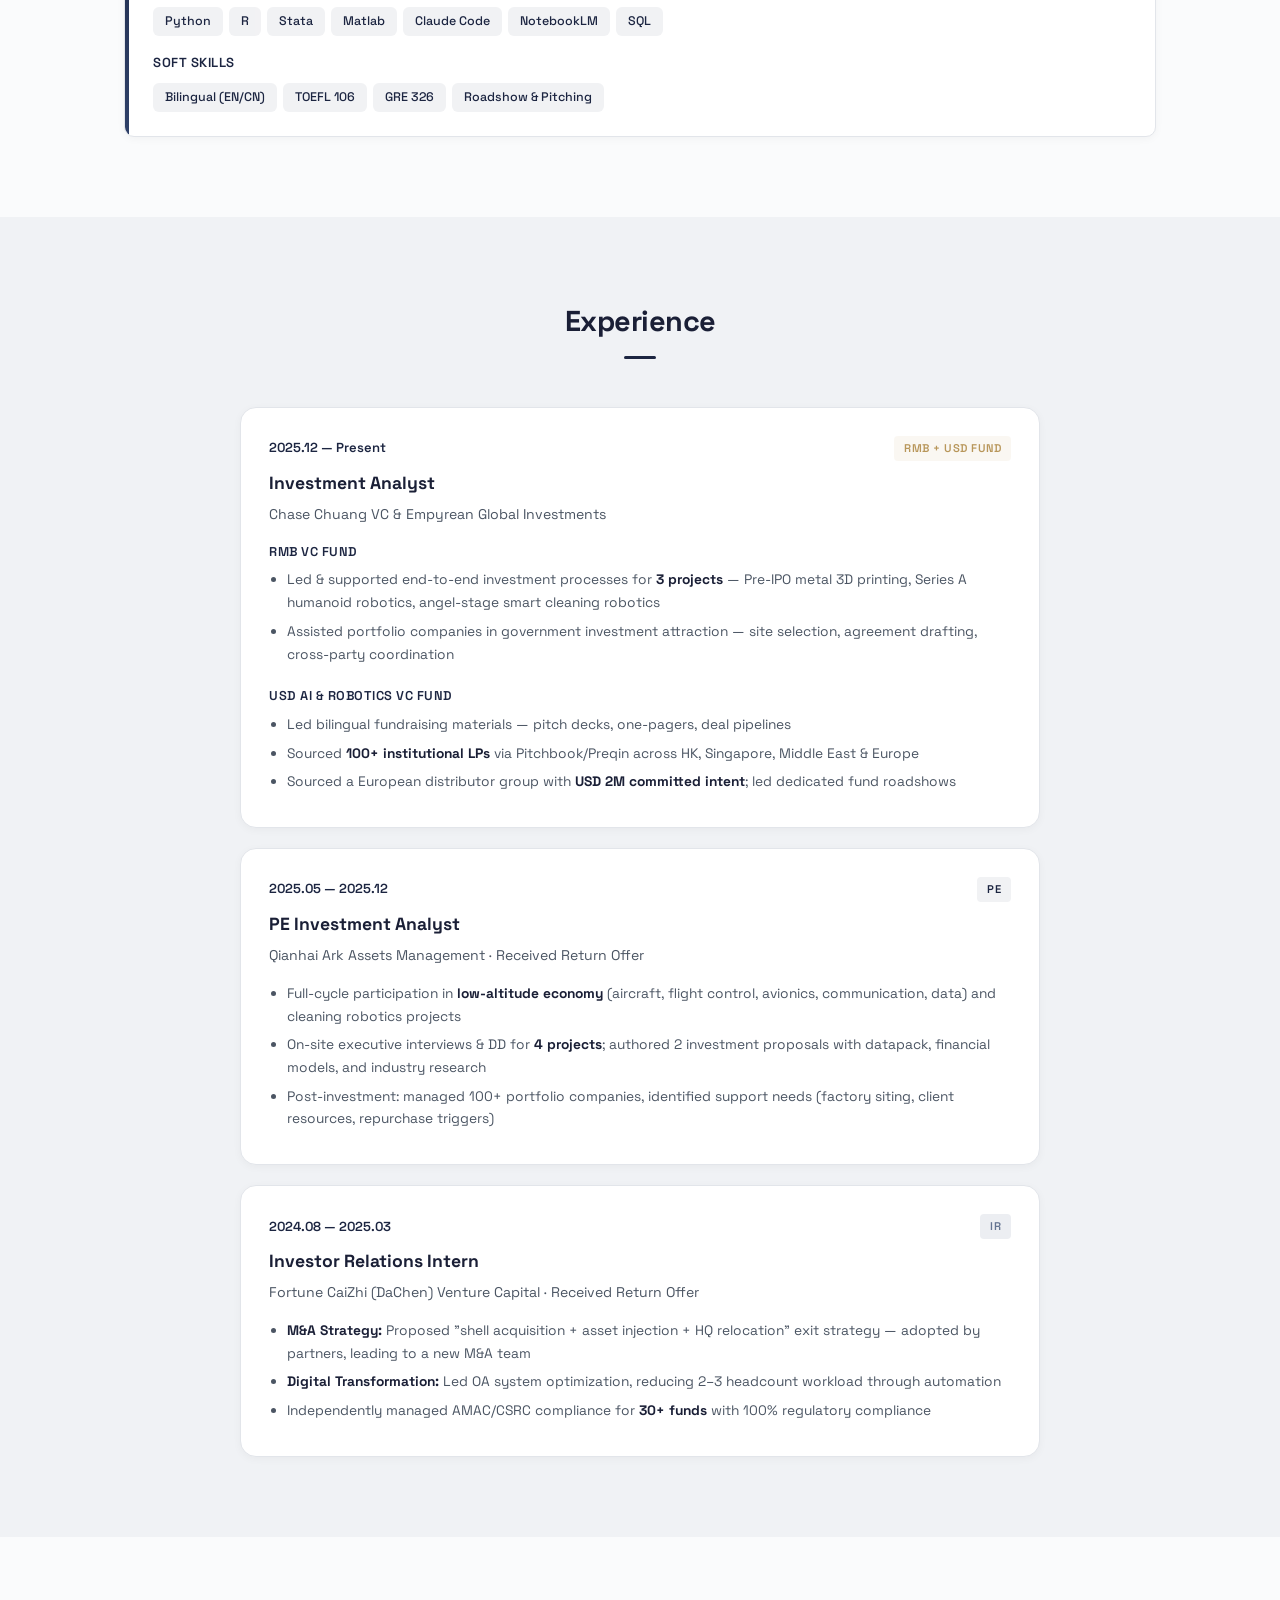
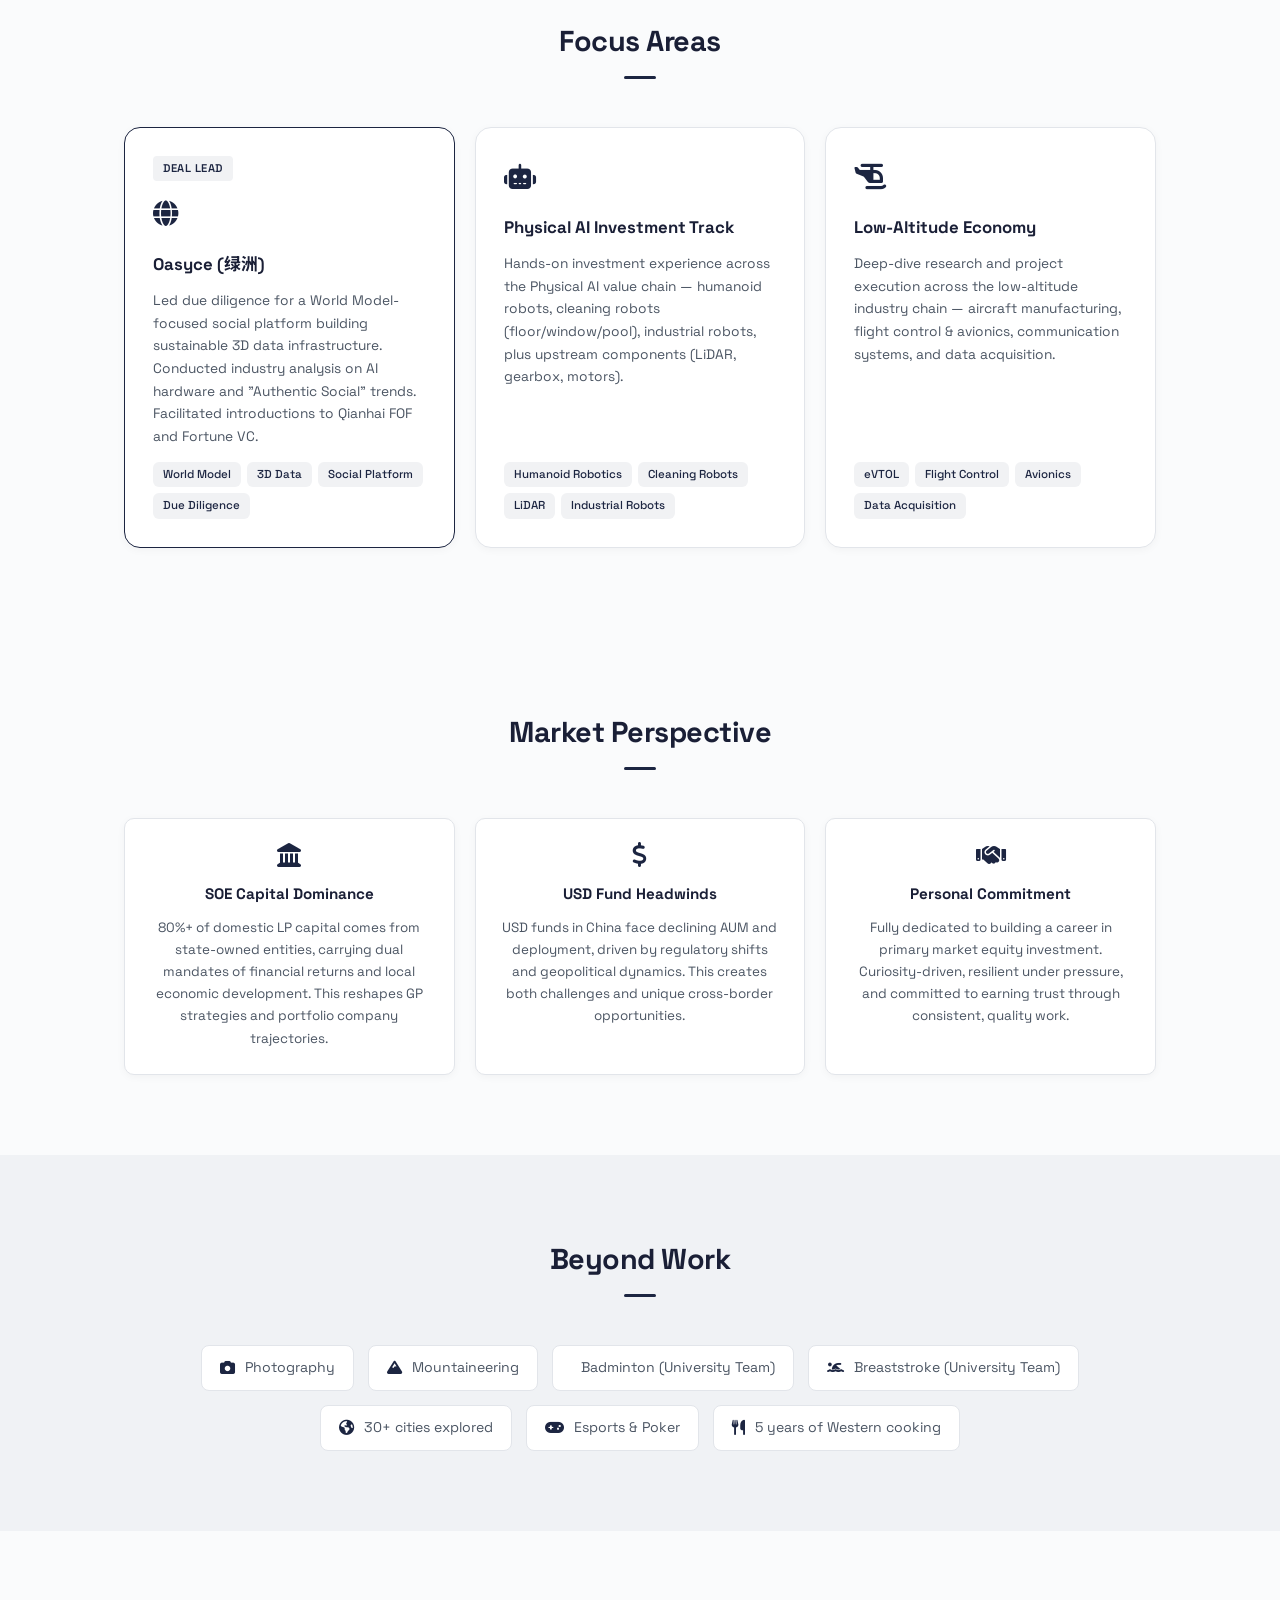
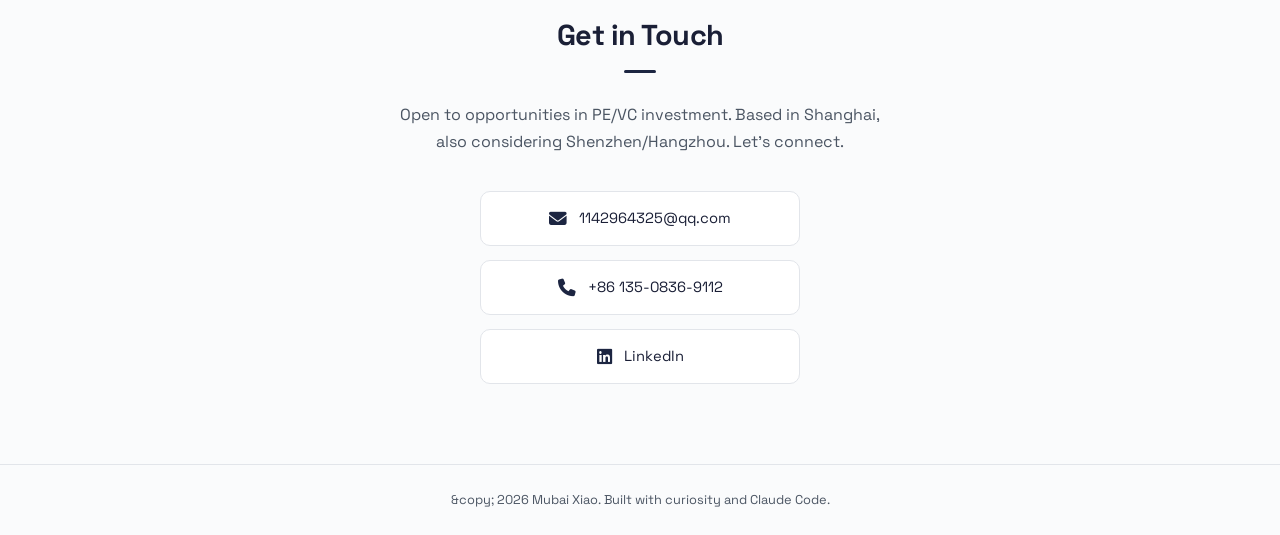
==== commit fb1b67c8: "Remove Copenhagen Business School (incorrect data) Co-Authored-By: Claude Opus 4.6 <noreply@anthropi" ====
--- a/index.html
+++ b/index.html
@@ -89,8 +89,6 @@
               <p><strong>CUHK-Shenzhen</strong><br>
               B.B.A. in Finance | 2020–2024<br>
               Corporate Finance, Portfolio Analysis, Behavioral Finance</p>
-              <p><strong>Copenhagen Business School</strong><br>
-              Exchange Student</p>
             </div>
           </div>
         </div>
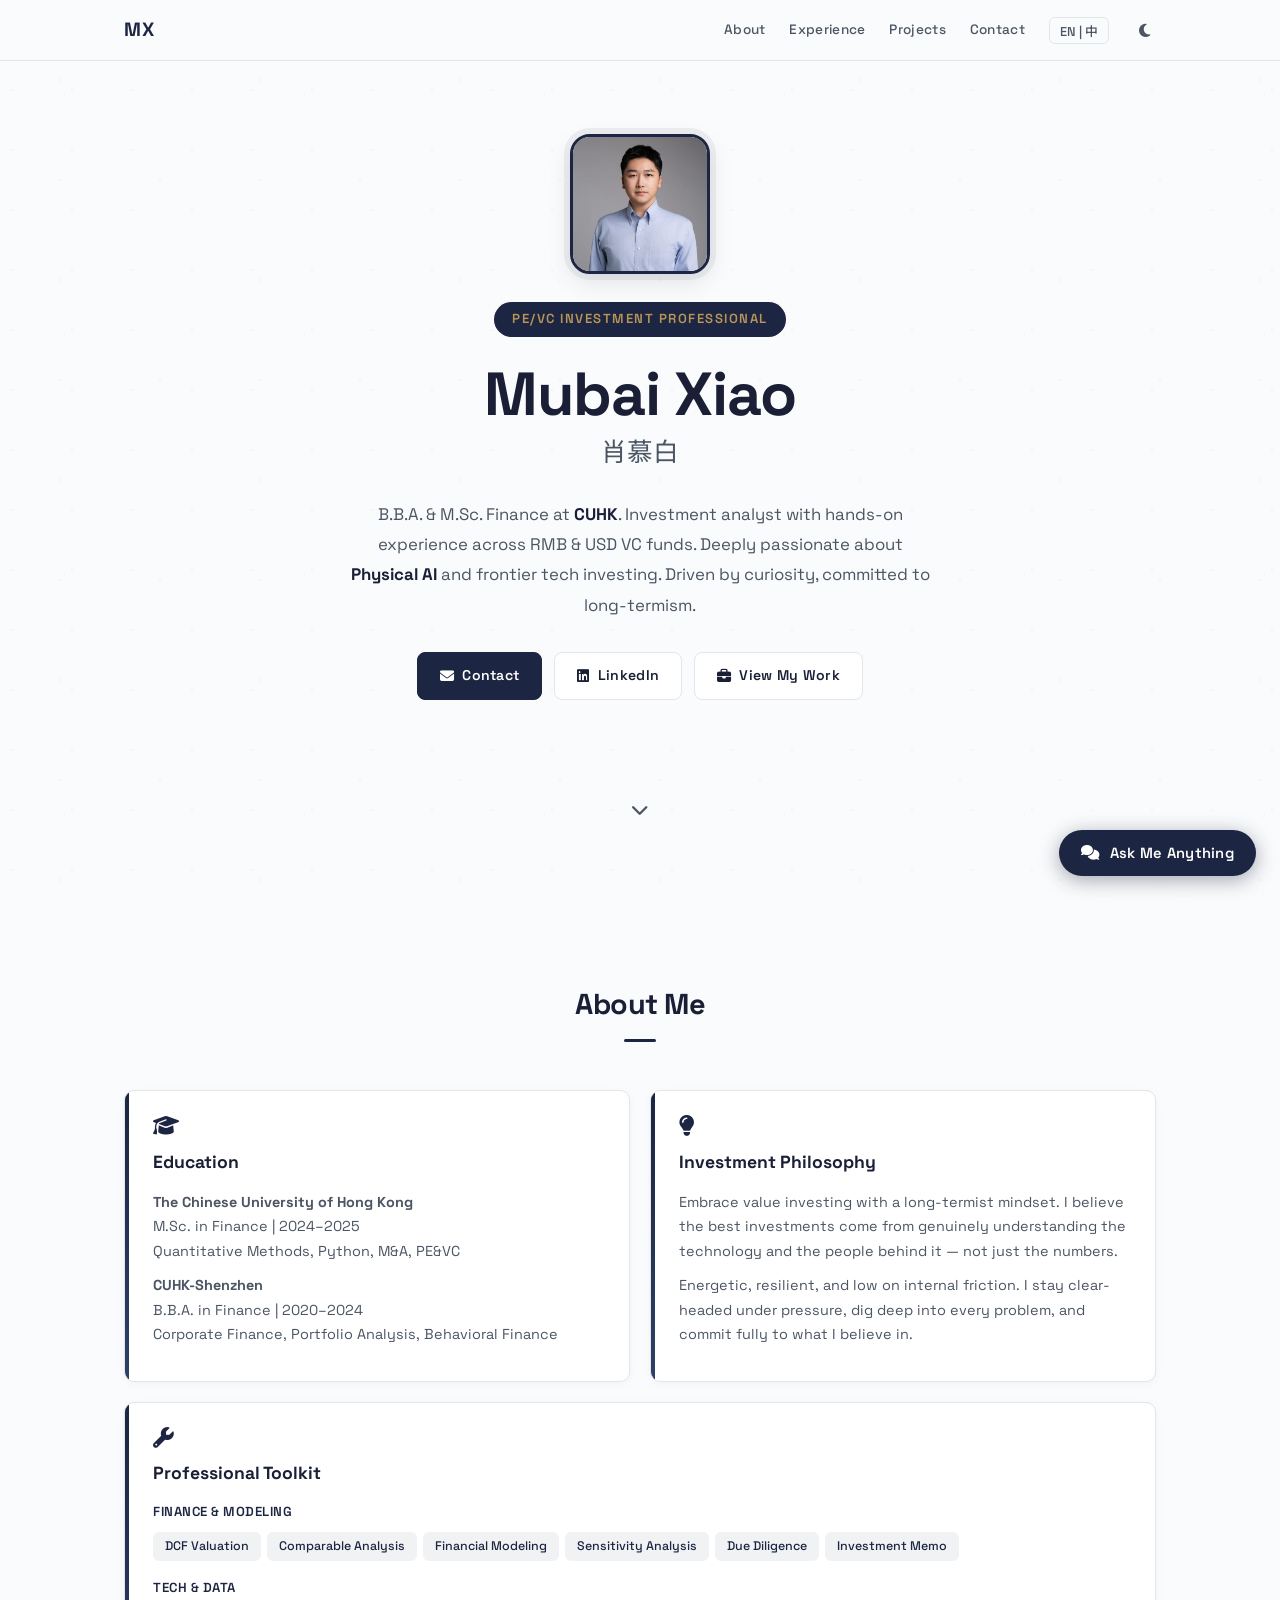
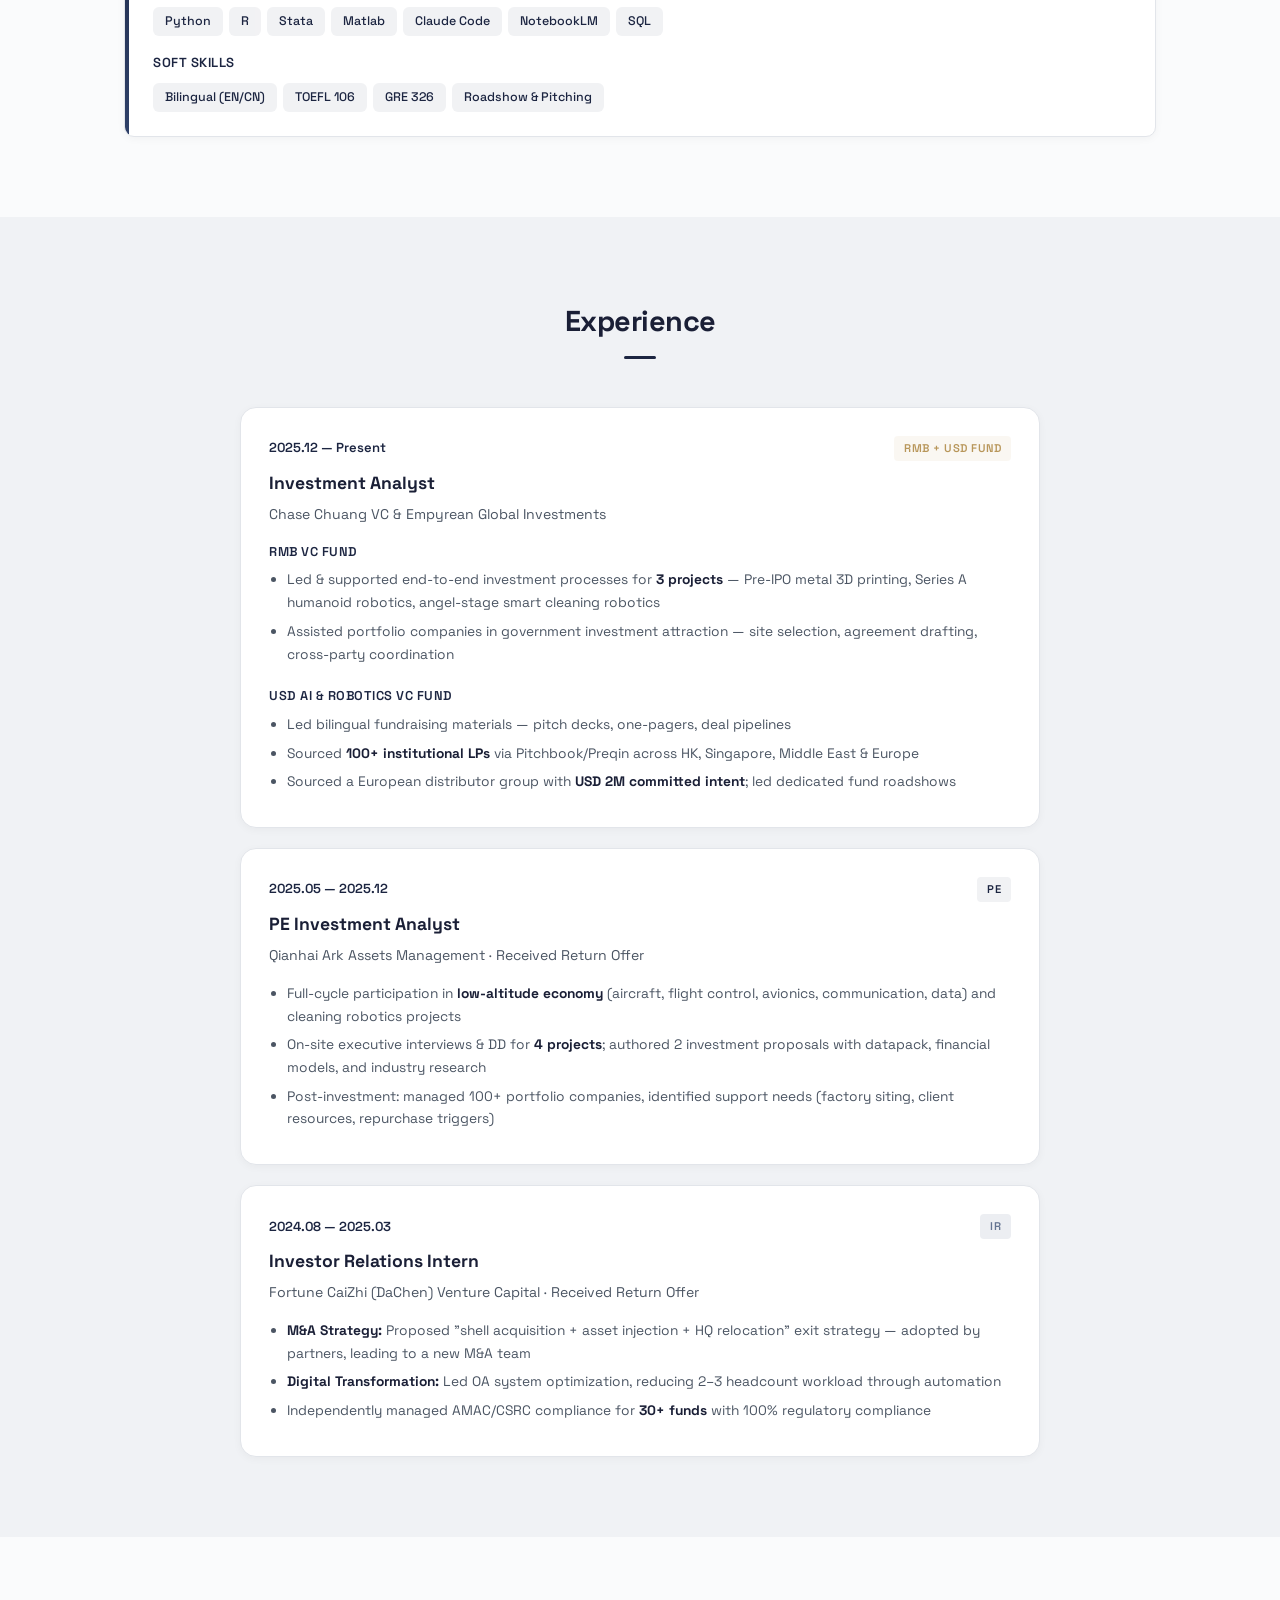
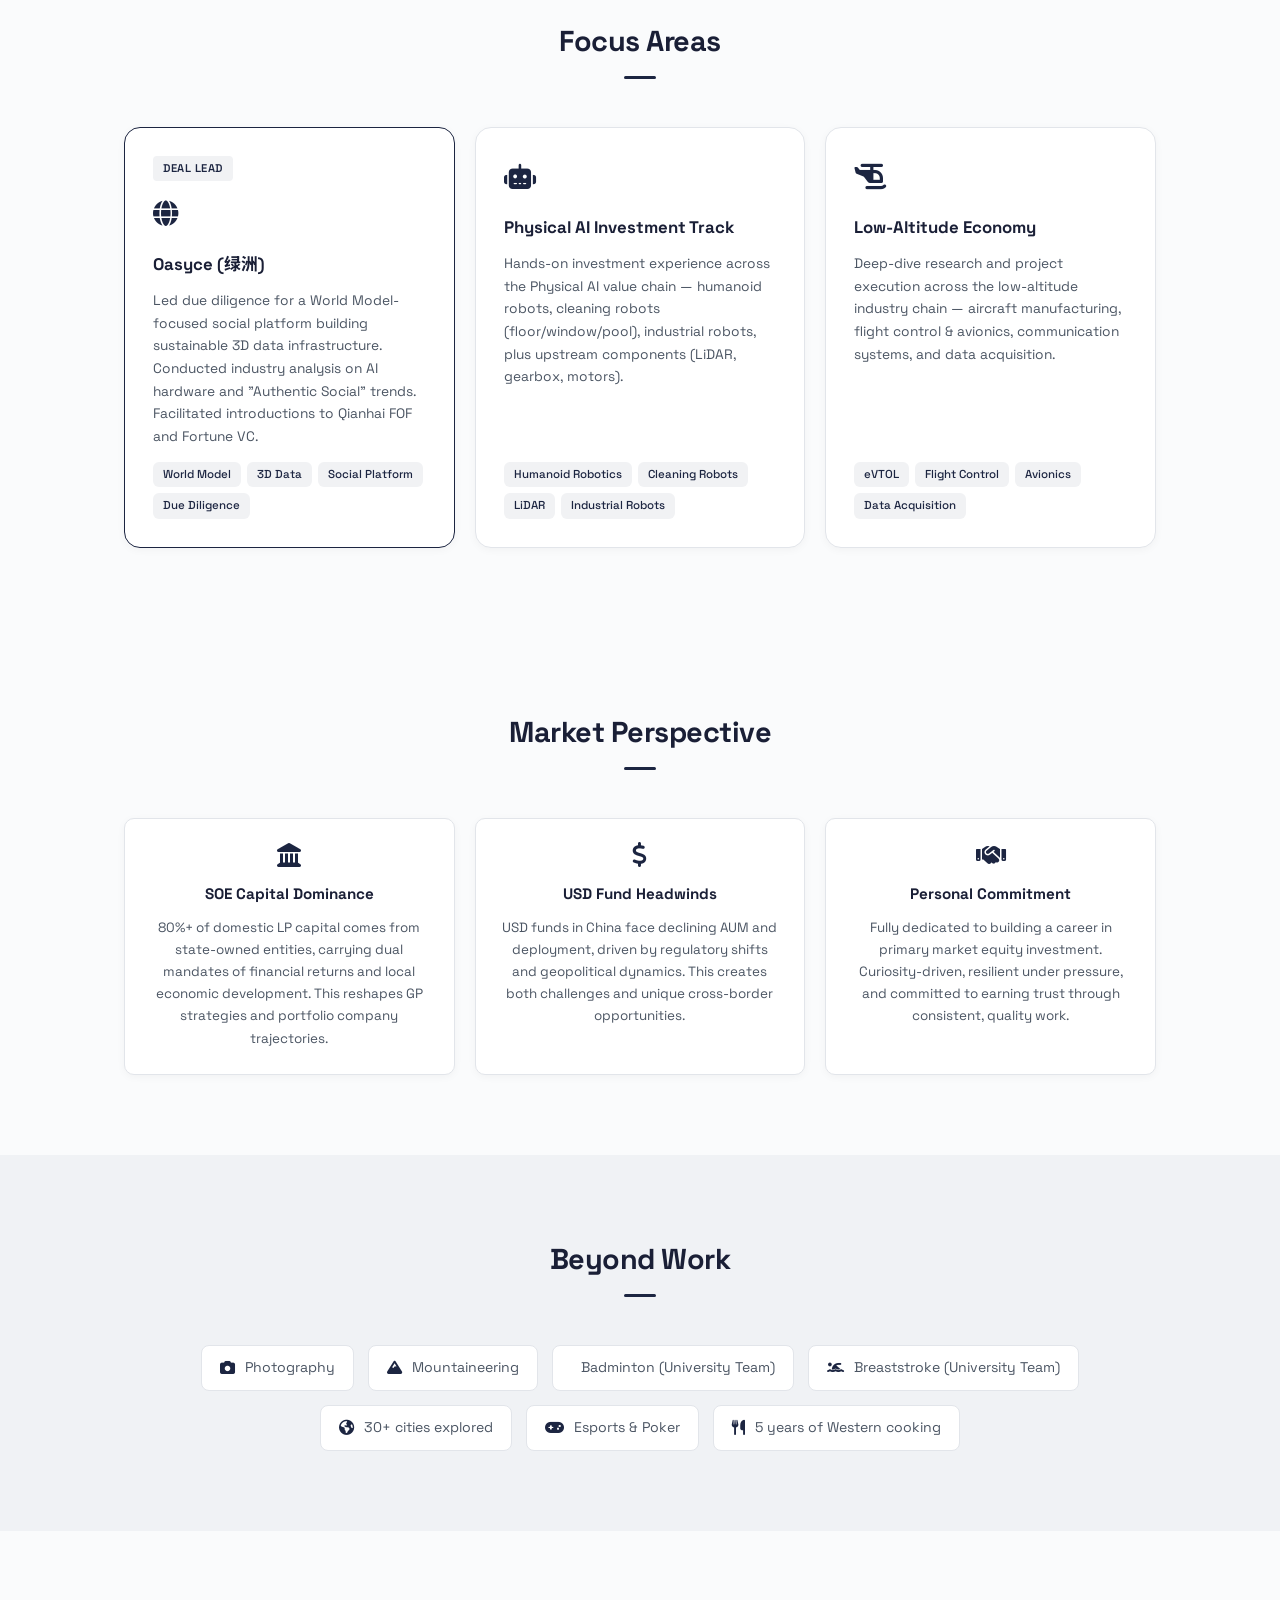
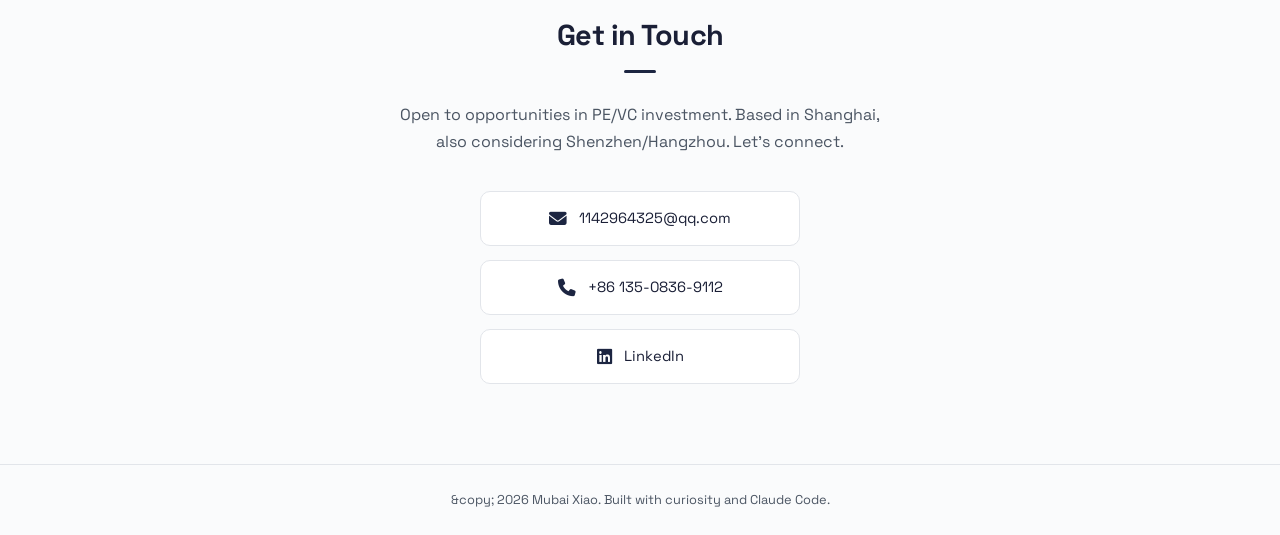
==== commit e4a2a10e: "Make chat button more prominent with text label and pulse animation Co-Authored-By: Claude Opus 4.6 " ====
--- a/index.html
+++ b/index.html
@@ -310,7 +310,7 @@
   <div class="chat-widget" id="chatWidget">
     <button class="chat-toggle" id="chatToggle" aria-label="Ask me anything">
       <i class="fas fa-comments"></i>
-      <span class="chat-badge" data-i18n="chat.badge">Ask me anything!</span>
+      <span class="chat-toggle-text" data-i18n="chat.toggle">Ask Me Anything</span>
     </button>
     <div class="chat-panel" id="chatPanel">
       <div class="chat-header">
--- a/style.css
+++ b/style.css
@@ -515,25 +515,35 @@
 .chat-widget { position: fixed; bottom: 24px; right: 24px; z-index: 200; }
 
 .chat-toggle {
-  width: 52px; height: 52px; border-radius: 14px;
+  width: auto; height: auto; border-radius: 28px;
   background: var(--accent); color: #fff; border: none;
-  font-size: 1.3rem; cursor: pointer;
-  box-shadow: 0 4px 16px rgba(28, 37, 65, 0.35);
+  font-size: 0.92rem; cursor: pointer;
+  box-shadow: 0 4px 20px rgba(28, 37, 65, 0.4);
   transition: all var(--transition);
   position: relative;
-}
-.chat-toggle:hover { transform: scale(1.06); background: var(--accent-light); }
+  padding: 14px 22px;
+  display: flex; align-items: center; gap: 10px;
+  font-family: var(--font); font-weight: 600;
+  letter-spacing: 0.3px;
+  animation: chatPulse 3s ease-in-out infinite;
+  animation-delay: 2s;
+}
+.chat-toggle:hover {
+  transform: scale(1.05); background: var(--accent-light);
+  animation: none;
+}
+@keyframes chatPulse {
+  0%, 100% { box-shadow: 0 4px 20px rgba(28, 37, 65, 0.4); }
+  50% { box-shadow: 0 4px 28px rgba(28, 37, 65, 0.6), 0 0 0 6px rgba(28, 37, 65, 0.1); }
+}
+
+.chat-toggle-text {
+  display: inline;
+}
 
 .chat-badge {
-  position: absolute; bottom: calc(100% + 8px); right: 0;
-  white-space: nowrap; font-size: 0.76rem; font-weight: 500;
-  background: var(--card-bg); color: var(--text);
-  padding: 6px 14px; border-radius: 8px;
-  box-shadow: 0 2px 8px rgba(0,0,0,0.12);
-  opacity: 0; transition: opacity 0.5s ease;
-  pointer-events: none;
-}
-.chat-badge.visible { opacity: 1; }
+  display: none;
+}
 .chat-badge::after {
   content: ''; position: absolute; top: 100%; right: 18px;
   border: 6px solid transparent; border-top-color: var(--card-bg);
@@ -631,7 +641,7 @@
 
 @media (max-width: 480px) {
   .chat-panel { width: calc(100vw - 32px); right: -8px; }
-  .chat-badge { display: none; }
+  .chat-toggle { padding: 12px 16px; font-size: 0.82rem; }
 }
 
 /* === Animations === */
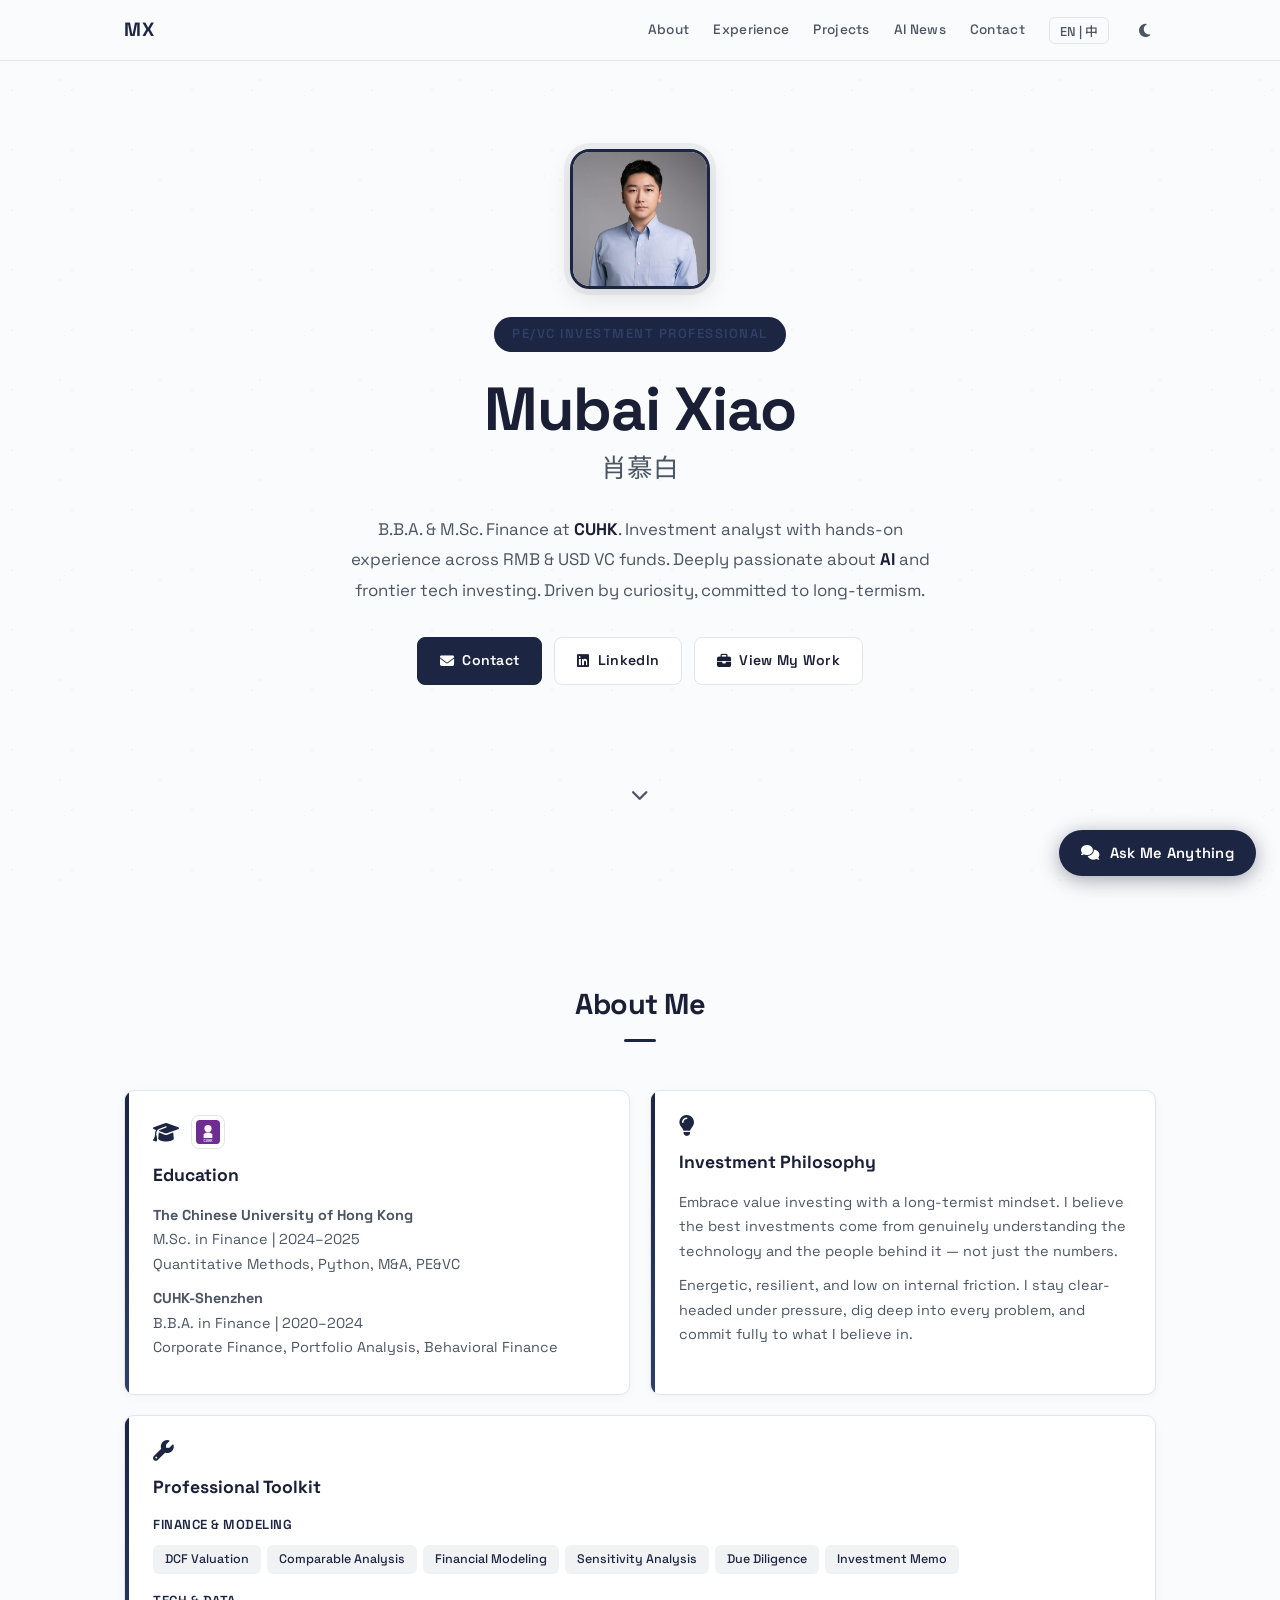
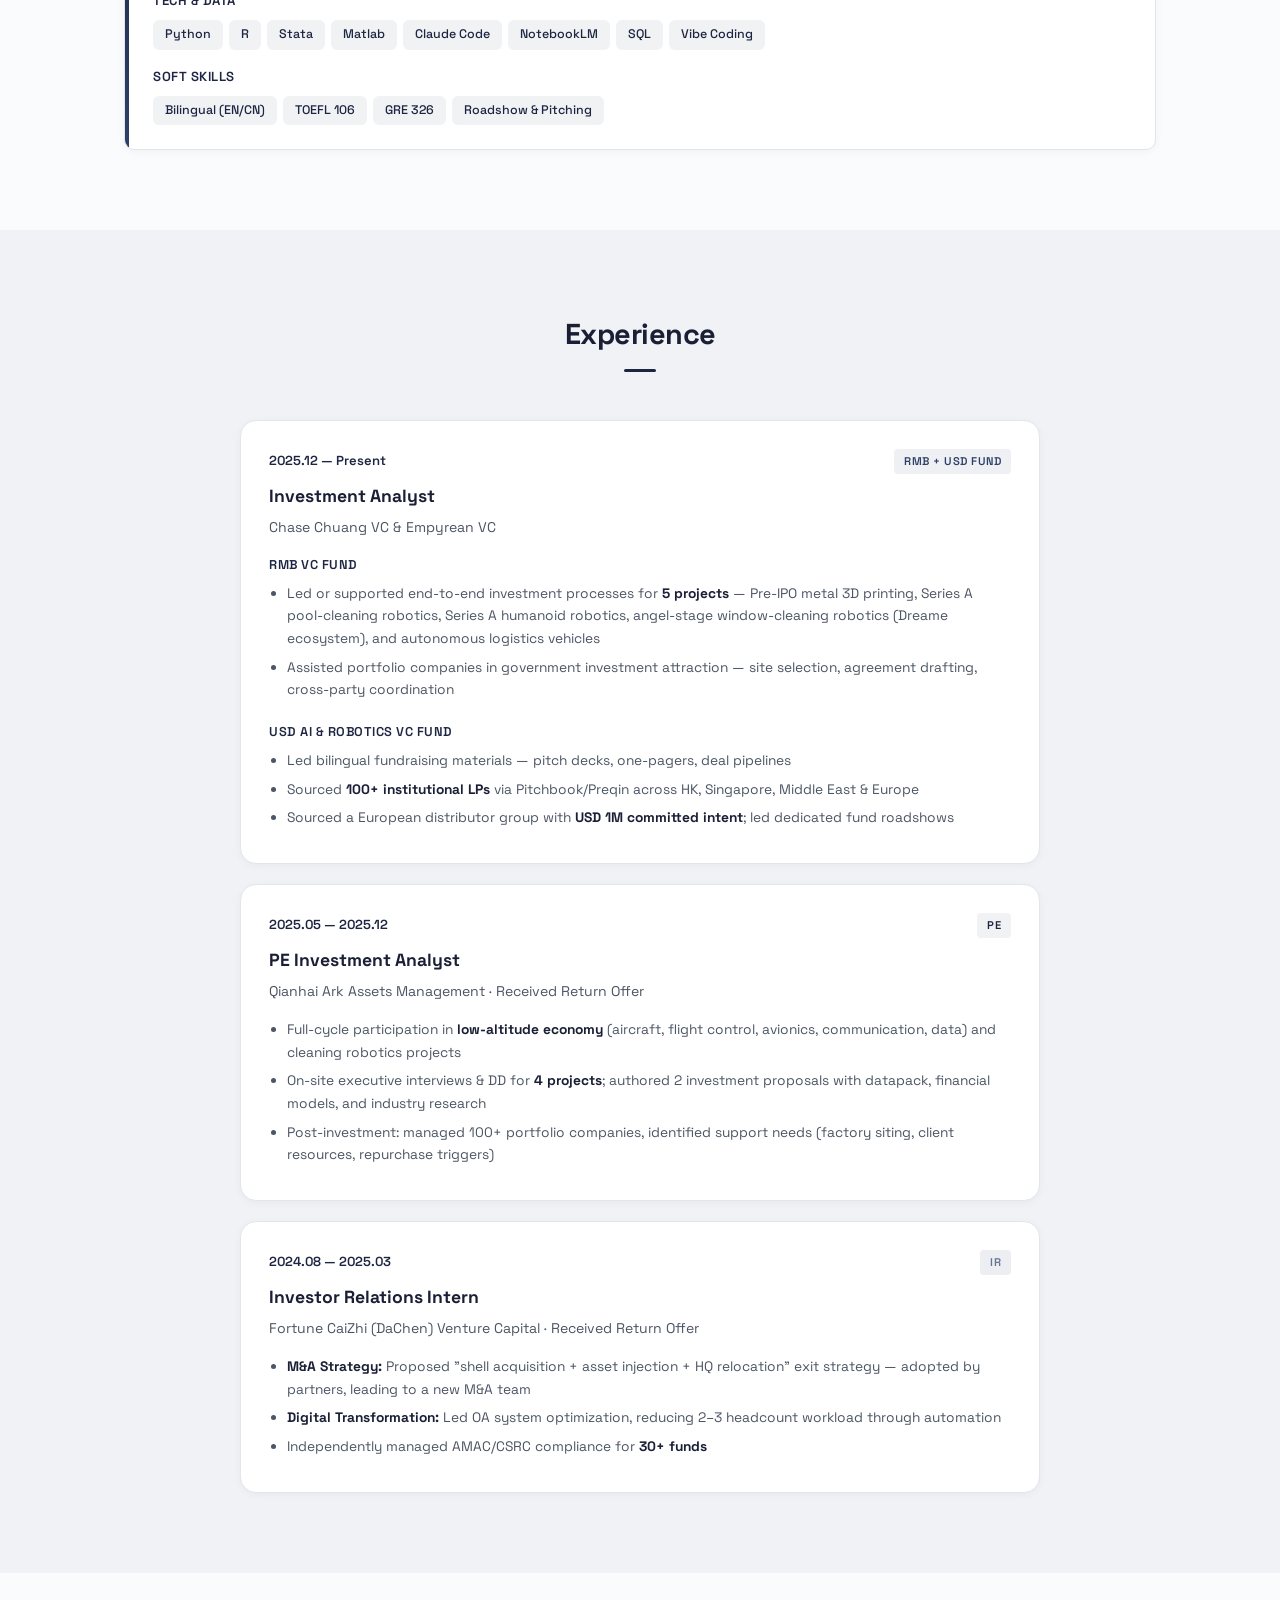
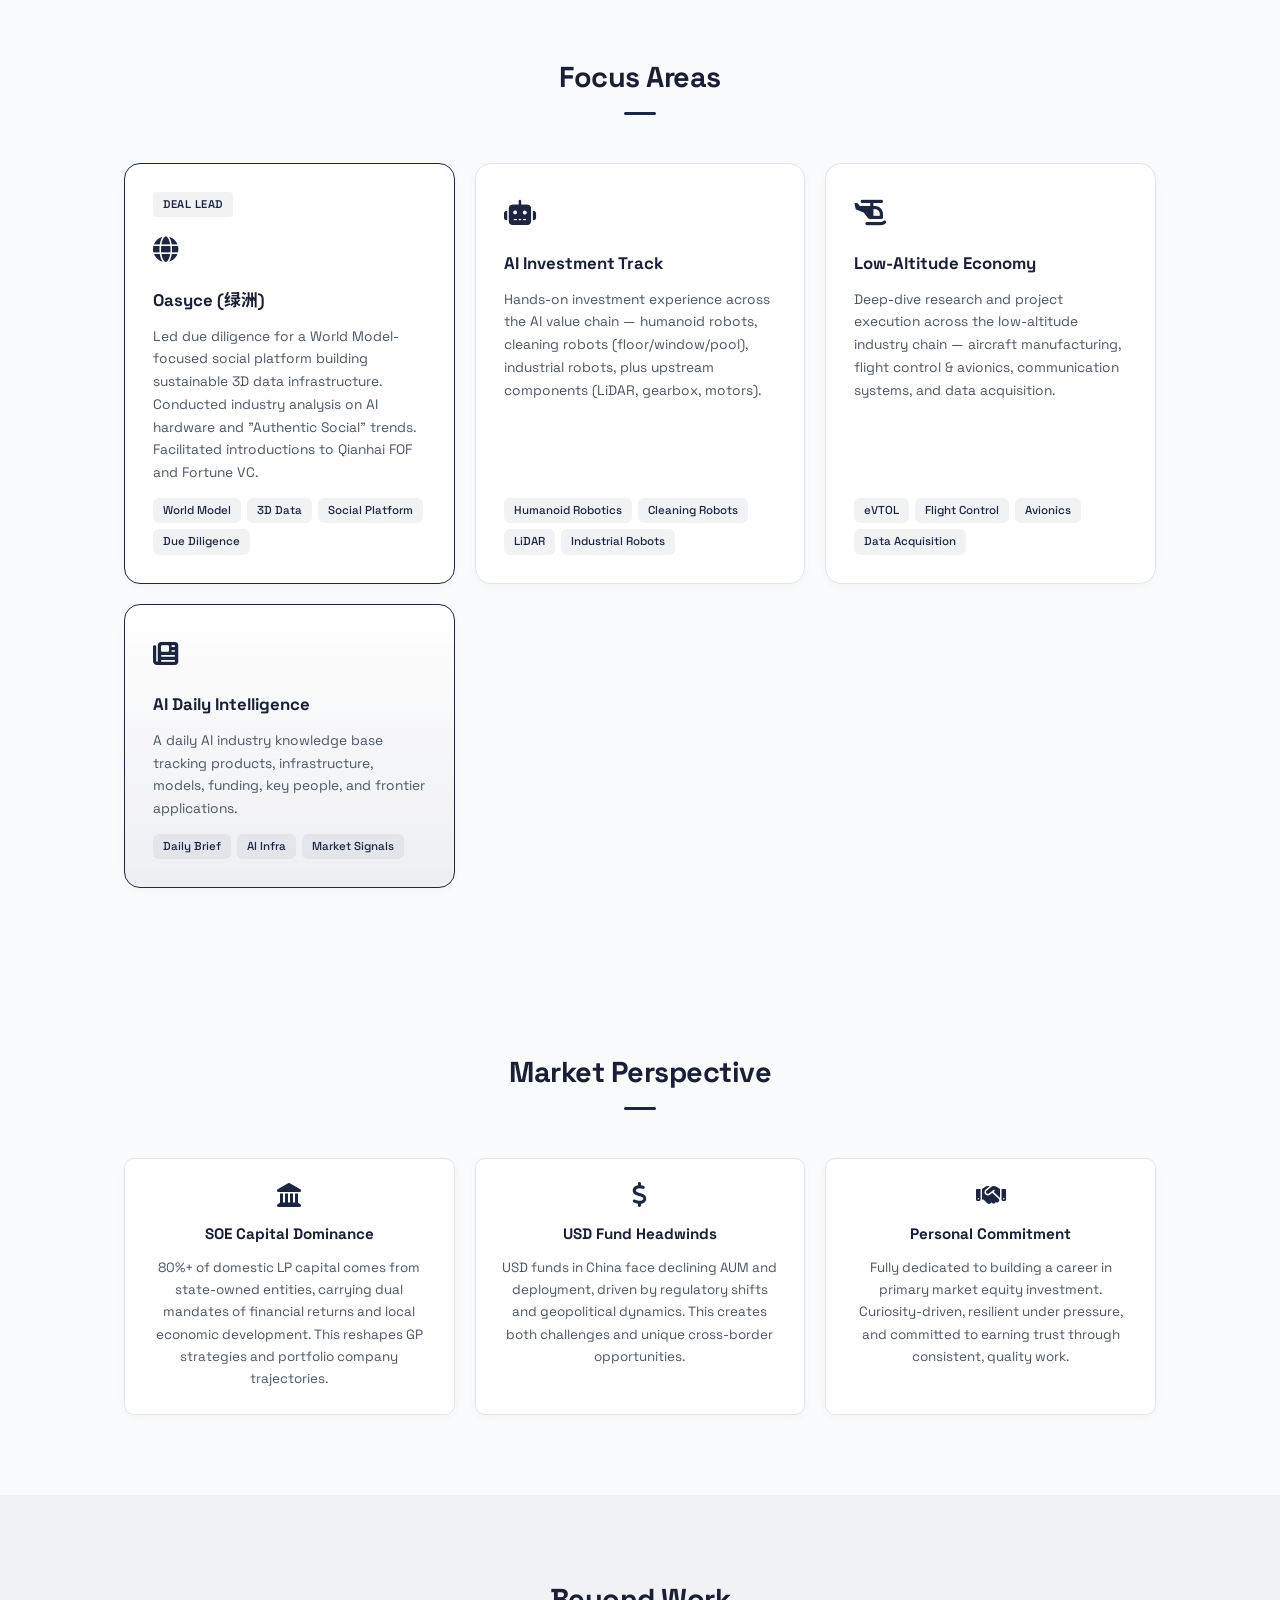
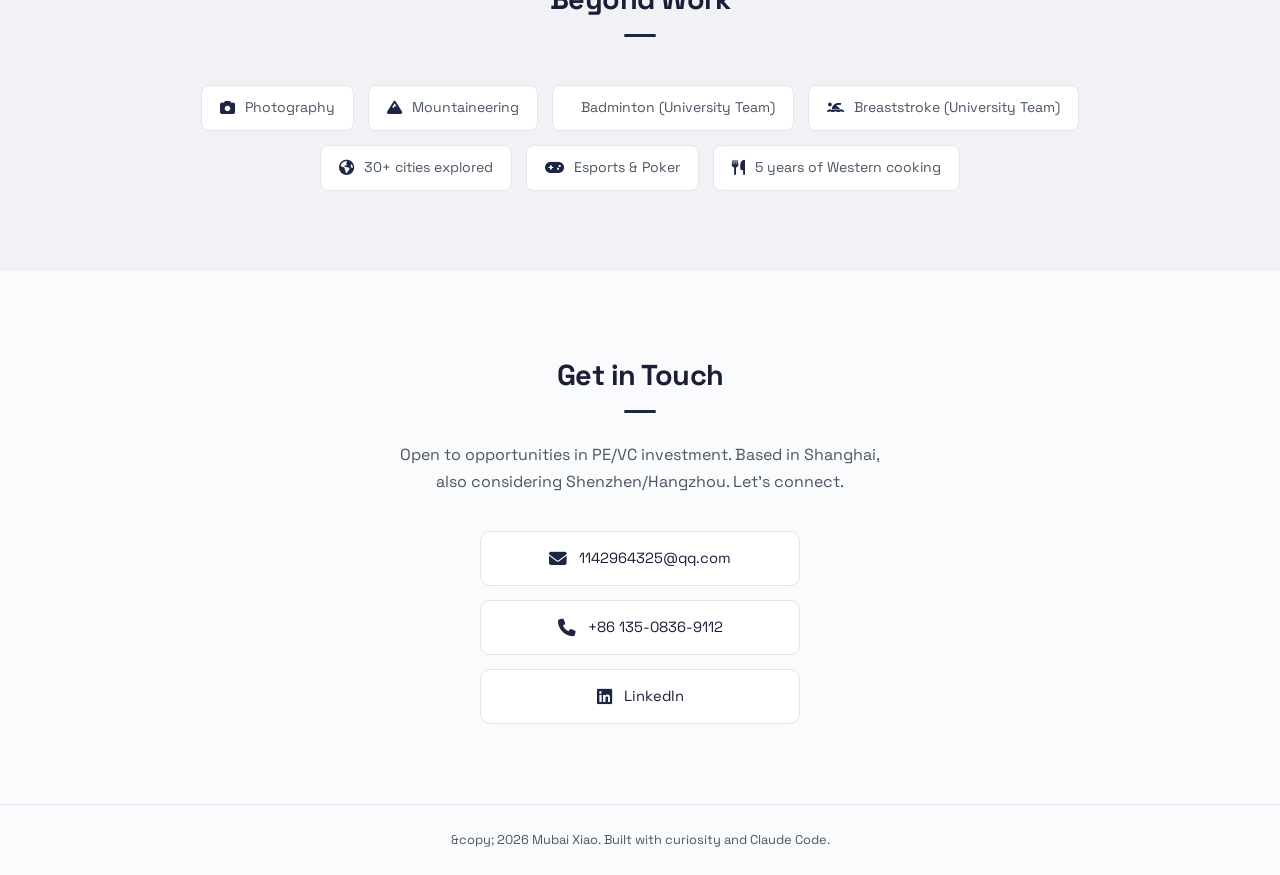
==== commit 35ffce92: "Add AI news knowledge base" ====
--- a/index.html
+++ b/index.html
@@ -4,9 +4,9 @@
   <meta charset="UTF-8">
   <meta name="viewport" content="width=device-width, initial-scale=1.0">
   <title>Mubai Xiao | 肖慕白</title>
-  <meta name="description" content="Mubai Xiao (肖慕白) — PE/VC Investment Professional. B.B.A. & M.Sc. Finance at CUHK. Focused on Physical AI and frontier technology investing.">
+  <meta name="description" content="Mubai Xiao (肖慕白) — PE/VC Investment Professional. B.B.A. & M.Sc. Finance at CUHK. Focused on AI and frontier technology investing.">
   <meta property="og:title" content="Mubai Xiao | 肖慕白">
-  <meta property="og:description" content="PE/VC Investment Professional. Physical AI & Frontier Tech Investor.">
+  <meta property="og:description" content="PE/VC Investment Professional. AI & Frontier Tech Investor.">
   <meta property="og:type" content="website">
   <link rel="icon" href="data:image/svg+xml,<svg xmlns='http://www.w3.org/2000/svg' viewBox='0 0 100 100'><rect fill='%231c2541' rx='16' width='100' height='100'/><text x='50' y='68' text-anchor='middle' fill='white' font-family='Inter,sans-serif' font-weight='700' font-size='44'>MX</text></svg>">
   <link rel="stylesheet" href="style.css">
@@ -23,6 +23,7 @@
         <a href="#about" data-i18n="nav.about">About</a>
         <a href="#experience" data-i18n="nav.experience">Experience</a>
         <a href="#projects" data-i18n="nav.projects">Projects</a>
+        <a href="ai-news/" data-i18n="nav.ai_news">AI News</a>
         <a href="#contact" data-i18n="nav.contact">Contact</a>
         <button class="lang-toggle" id="langToggle" aria-label="Toggle language">EN | 中</button>
         <button class="theme-toggle" id="themeToggle" aria-label="Toggle theme">
@@ -43,6 +44,7 @@
     <a href="#about" data-i18n="nav.about">About</a>
     <a href="#experience" data-i18n="nav.experience">Experience</a>
     <a href="#projects" data-i18n="nav.projects">Projects</a>
+    <a href="ai-news/" data-i18n="nav.ai_news">AI News</a>
     <a href="#contact" data-i18n="nav.contact">Contact</a>
   </div>
 
@@ -58,7 +60,7 @@
       <p class="hero-name-cn">肖慕白</p>
       <p class="hero-desc" data-i18n="hero.desc" data-i18n-html="true">
         B.B.A. & M.Sc. Finance at <strong>CUHK</strong>. Investment analyst with hands-on experience across RMB & USD VC funds.
-        Deeply passionate about <strong>Physical AI</strong> and frontier tech investing.
+        Deeply passionate about <strong>AI</strong> and frontier tech investing.
         Driven by curiosity, committed to long-termism.
       </p>
       <div class="hero-links">
@@ -80,7 +82,10 @@
         <div class="about-card">
           <div class="card-accent"></div>
           <div class="card-body">
-            <i class="fas fa-graduation-cap"></i>
+            <div class="education-heading">
+              <i class="fas fa-graduation-cap"></i>
+              <img class="education-logo" src="cuhk-logo.svg" alt="The Chinese University of Hong Kong logo">
+            </div>
             <h3 data-i18n="about.education">Education</h3>
             <div data-i18n="about.edu.content" data-i18n-html="true">
               <p><strong>The Chinese University of Hong Kong</strong><br>
@@ -120,7 +125,7 @@
                 <h4 data-i18n="about.skill.tech">Tech & Data</h4>
                 <div class="skills-tags">
                   <span>Python</span><span>R</span><span>Stata</span><span>Matlab</span>
-                  <span>Claude Code</span><span>NotebookLM</span><span>SQL</span>
+                  <span>Claude Code</span><span>NotebookLM</span><span>SQL</span><span>Vibe Coding</span>
                 </div>
               </div>
               <div class="skill-group">
@@ -150,12 +155,12 @@
             <div class="exp-type rmb-tag">RMB + USD Fund</div>
           </div>
           <h3 data-i18n="exp.cc.role">Investment Analyst</h3>
-          <p class="exp-company" data-i18n="exp.cc.company">Chase Chuang VC & Empyrean Global Investments</p>
+          <p class="exp-company" data-i18n="exp.cc.company">Chase Chuang VC & Empyrean VC</p>
           <div class="exp-details">
             <div class="exp-section">
               <h4 data-i18n="exp.cc.rmb">RMB VC Fund</h4>
               <ul data-i18n="exp.cc.rmb.items" data-i18n-html="true">
-                <li>Led & supported end-to-end investment processes for <strong>3 projects</strong> — Pre-IPO metal 3D printing, Series A humanoid robotics, angel-stage smart cleaning robotics</li>
+                <li>Led or supported end-to-end investment processes for <strong>5 projects</strong> — Pre-IPO metal 3D printing, Series A pool-cleaning robotics, Series A humanoid robotics, angel-stage window-cleaning robotics (Dreame ecosystem), and autonomous logistics vehicles</li>
                 <li>Assisted portfolio companies in government investment attraction — site selection, agreement drafting, cross-party coordination</li>
               </ul>
             </div>
@@ -164,7 +169,7 @@
               <ul data-i18n="exp.cc.usd.items" data-i18n-html="true">
                 <li>Led bilingual fundraising materials — pitch decks, one-pagers, deal pipelines</li>
                 <li>Sourced <strong>100+ institutional LPs</strong> via Pitchbook/Preqin across HK, Singapore, Middle East & Europe</li>
-                <li>Sourced a European distributor group with <strong>USD 2M committed intent</strong>; led dedicated fund roadshows</li>
+                <li>Sourced a European distributor group with <strong>USD 1M committed intent</strong>; led dedicated fund roadshows</li>
               </ul>
             </div>
           </div>
@@ -194,7 +199,7 @@
           <ul data-i18n="exp.dc.items" data-i18n-html="true">
             <li><strong>M&A Strategy:</strong> Proposed "shell acquisition + asset injection + HQ relocation" exit strategy — adopted by partners, leading to a new M&A team</li>
             <li><strong>Digital Transformation:</strong> Led OA system optimization, reducing 2–3 headcount workload through automation</li>
-            <li>Independently managed AMAC/CSRC compliance for <strong>30+ funds</strong> with 100% regulatory compliance</li>
+            <li>Independently managed AMAC/CSRC compliance for <strong>30+ funds</strong></li>
           </ul>
         </div>
 
@@ -218,8 +223,8 @@
         </div>
         <div class="project-card">
           <div class="project-icon"><i class="fas fa-robot"></i></div>
-          <h3 data-i18n="proj.physical.title">Physical AI Investment Track</h3>
-          <p data-i18n="proj.physical.desc">Hands-on investment experience across the Physical AI value chain — humanoid robots, cleaning robots (floor/window/pool), industrial robots, plus upstream components (LiDAR, gearbox, motors).</p>
+          <h3 data-i18n="proj.physical.title">AI Investment Track</h3>
+          <p data-i18n="proj.physical.desc">Hands-on investment experience across the AI value chain — humanoid robots, cleaning robots (floor/window/pool), industrial robots, plus upstream components (LiDAR, gearbox, motors).</p>
           <div class="project-tags">
             <span data-i18n="tag.humanoid">Humanoid Robotics</span><span data-i18n="tag.cleaning">Cleaning Robots</span>
             <span>LiDAR</span><span data-i18n="tag.industrial">Industrial Robots</span>
@@ -234,6 +239,14 @@
             <span data-i18n="tag.avionics">Avionics</span><span data-i18n="tag.dataacq">Data Acquisition</span>
           </div>
         </div>
+        <a class="project-card intelligence-card" href="ai-news/">
+          <div class="project-icon"><i class="fas fa-newspaper"></i></div>
+          <h3 data-i18n="proj.intel.title">AI Daily Intelligence</h3>
+          <p data-i18n="proj.intel.desc">A daily AI industry knowledge base tracking products, infrastructure, models, funding, key people, and frontier applications.</p>
+          <div class="project-tags">
+            <span data-i18n="tag.dailybrief">Daily Brief</span><span data-i18n="tag.aiinfra">AI Infra</span><span data-i18n="tag.signals">Market Signals</span>
+          </div>
+        </a>
       </div>
     </div>
   </section>
@@ -331,7 +344,7 @@
           <div class="chat-suggestions">
             <button class="chat-suggestion-btn" data-i18n="chat.q1">What's your investment thesis?</button>
             <button class="chat-suggestion-btn" data-i18n="chat.q2">Tell me about your PE/VC experience</button>
-            <button class="chat-suggestion-btn" data-i18n="chat.q3">Why Physical AI?</button>
+            <button class="chat-suggestion-btn" data-i18n="chat.q3">Why AI?</button>
           </div>
         </div>
       </div>
--- a/style.css
+++ b/style.css
@@ -8,8 +8,8 @@
   --accent-light: #2e4068;
   --accent-dark: #141c30;
   --accent-bg: rgba(28, 37, 65, 0.06);
-  --accent-gold: #b8965a;
-  --accent-gold-bg: rgba(184, 150, 90, 0.08);
+  --accent-gold: #2e4068;
+  --accent-gold-bg: rgba(46, 64, 104, 0.08);
   --card-bg: #ffffff;
   --card-border: #e2e5ea;
   --card-shadow: 0 2px 8px rgba(0,0,0,0.04);
@@ -29,8 +29,8 @@
   --accent-light: #a3bee0;
   --accent-dark: #5a7db5;
   --accent-bg: rgba(123, 154, 204, 0.1);
-  --accent-gold: #d4ad6a;
-  --accent-gold-bg: rgba(212, 173, 106, 0.1);
+  --accent-gold: #a3bee0;
+  --accent-gold-bg: rgba(163, 190, 224, 0.1);
   --card-bg: #1a2030;
   --card-border: #2a3348;
   --card-shadow: 0 2px 8px rgba(0,0,0,0.2);
@@ -272,6 +272,25 @@
 .card-body > i {
   font-size: 1.3rem; color: var(--accent); margin-bottom: 12px; display: block;
 }
+.education-heading {
+  display: flex;
+  align-items: center;
+  gap: 12px;
+  margin-bottom: 12px;
+}
+.education-heading > i {
+  color: var(--accent);
+  font-size: 1.3rem;
+}
+.education-logo {
+  width: 34px;
+  height: 34px;
+  border-radius: 8px;
+  object-fit: contain;
+  background: #fff;
+  border: 1px solid var(--card-border);
+  padding: 4px;
+}
 .card-body h3 { font-size: 1.1rem; margin-bottom: 12px; }
 .card-body p {
   color: var(--text-secondary); font-size: 0.9rem;
@@ -358,6 +377,8 @@
   box-shadow: var(--card-shadow);
   transition: transform var(--transition), box-shadow var(--transition);
   display: flex; flex-direction: column;
+  color: var(--text);
+  text-decoration: none;
 }
 .project-card:hover {
   transform: translateY(-3px);
@@ -366,6 +387,10 @@
 .project-card.featured {
   border-color: var(--accent);
   border-width: 1.5px;
+}
+.project-card.intelligence-card {
+  border-color: var(--accent);
+  background: linear-gradient(180deg, var(--card-bg), var(--accent-bg));
 }
 
 .featured-badge {
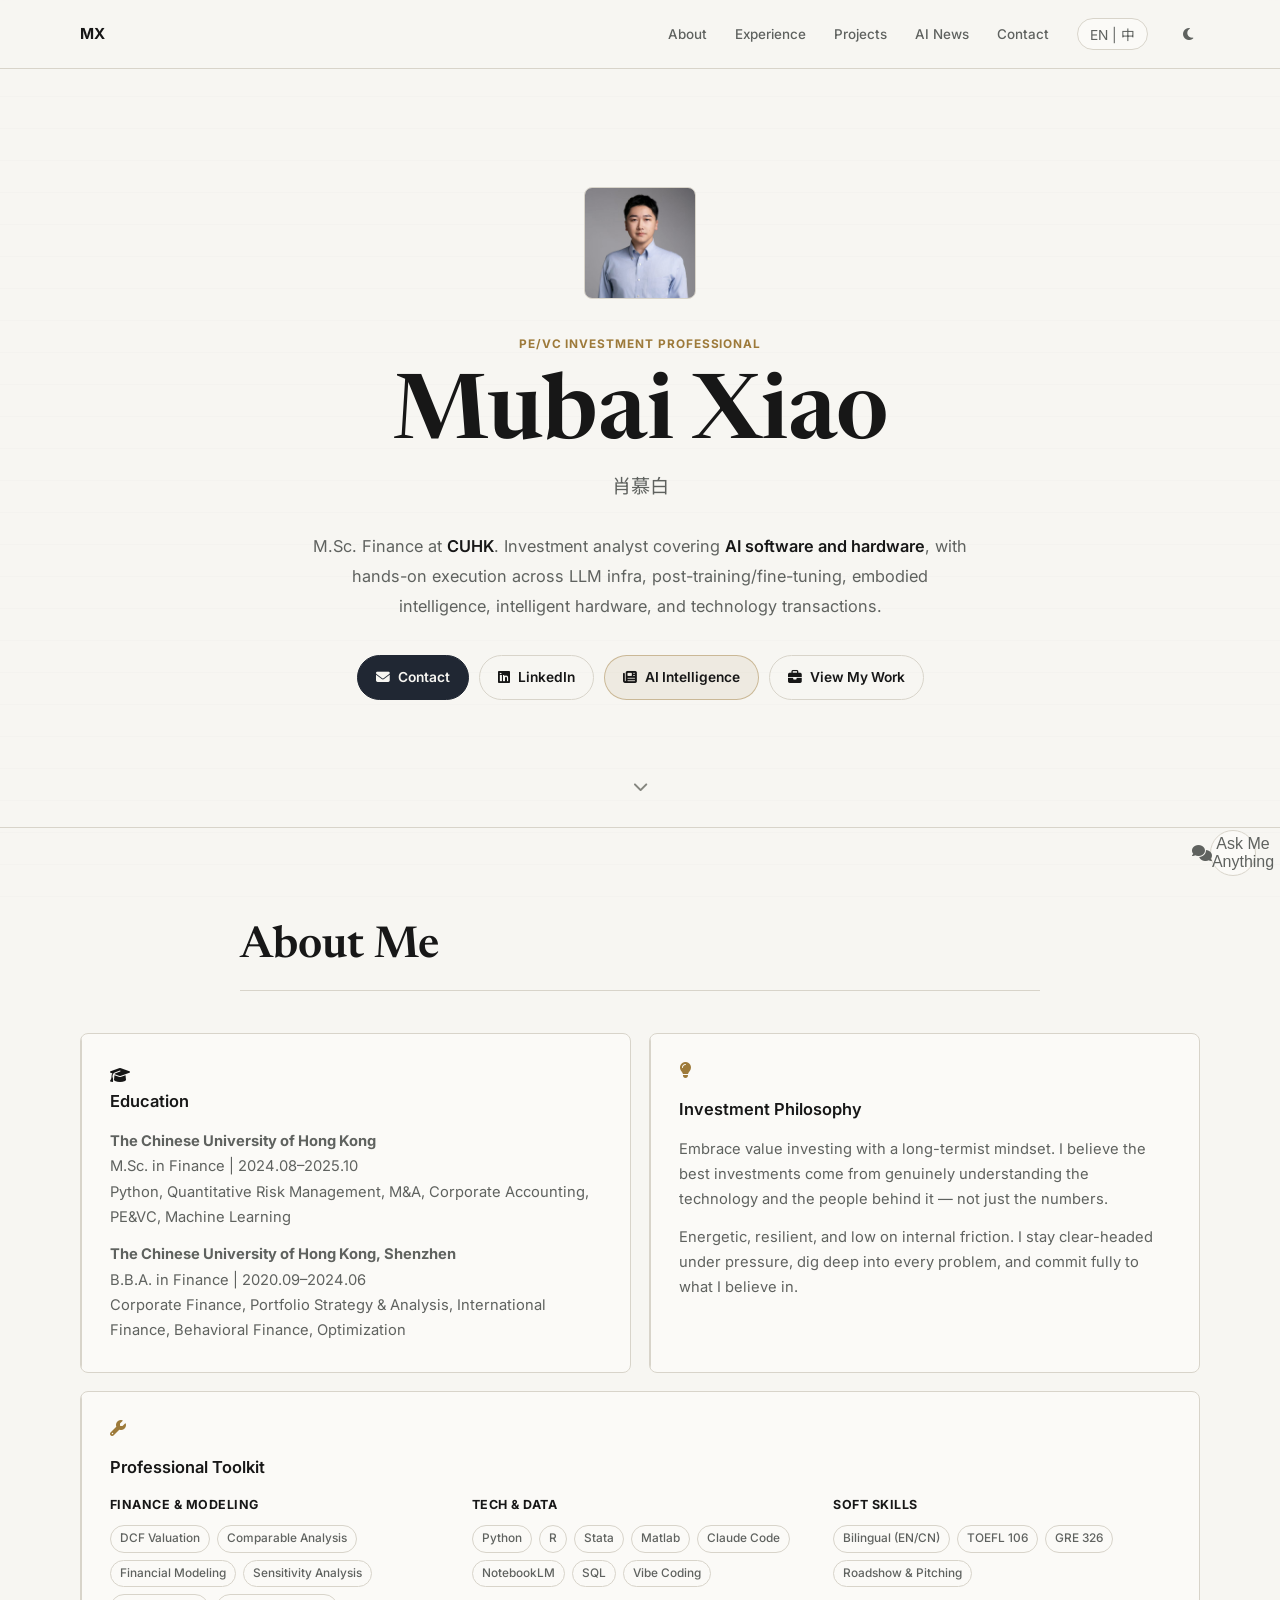
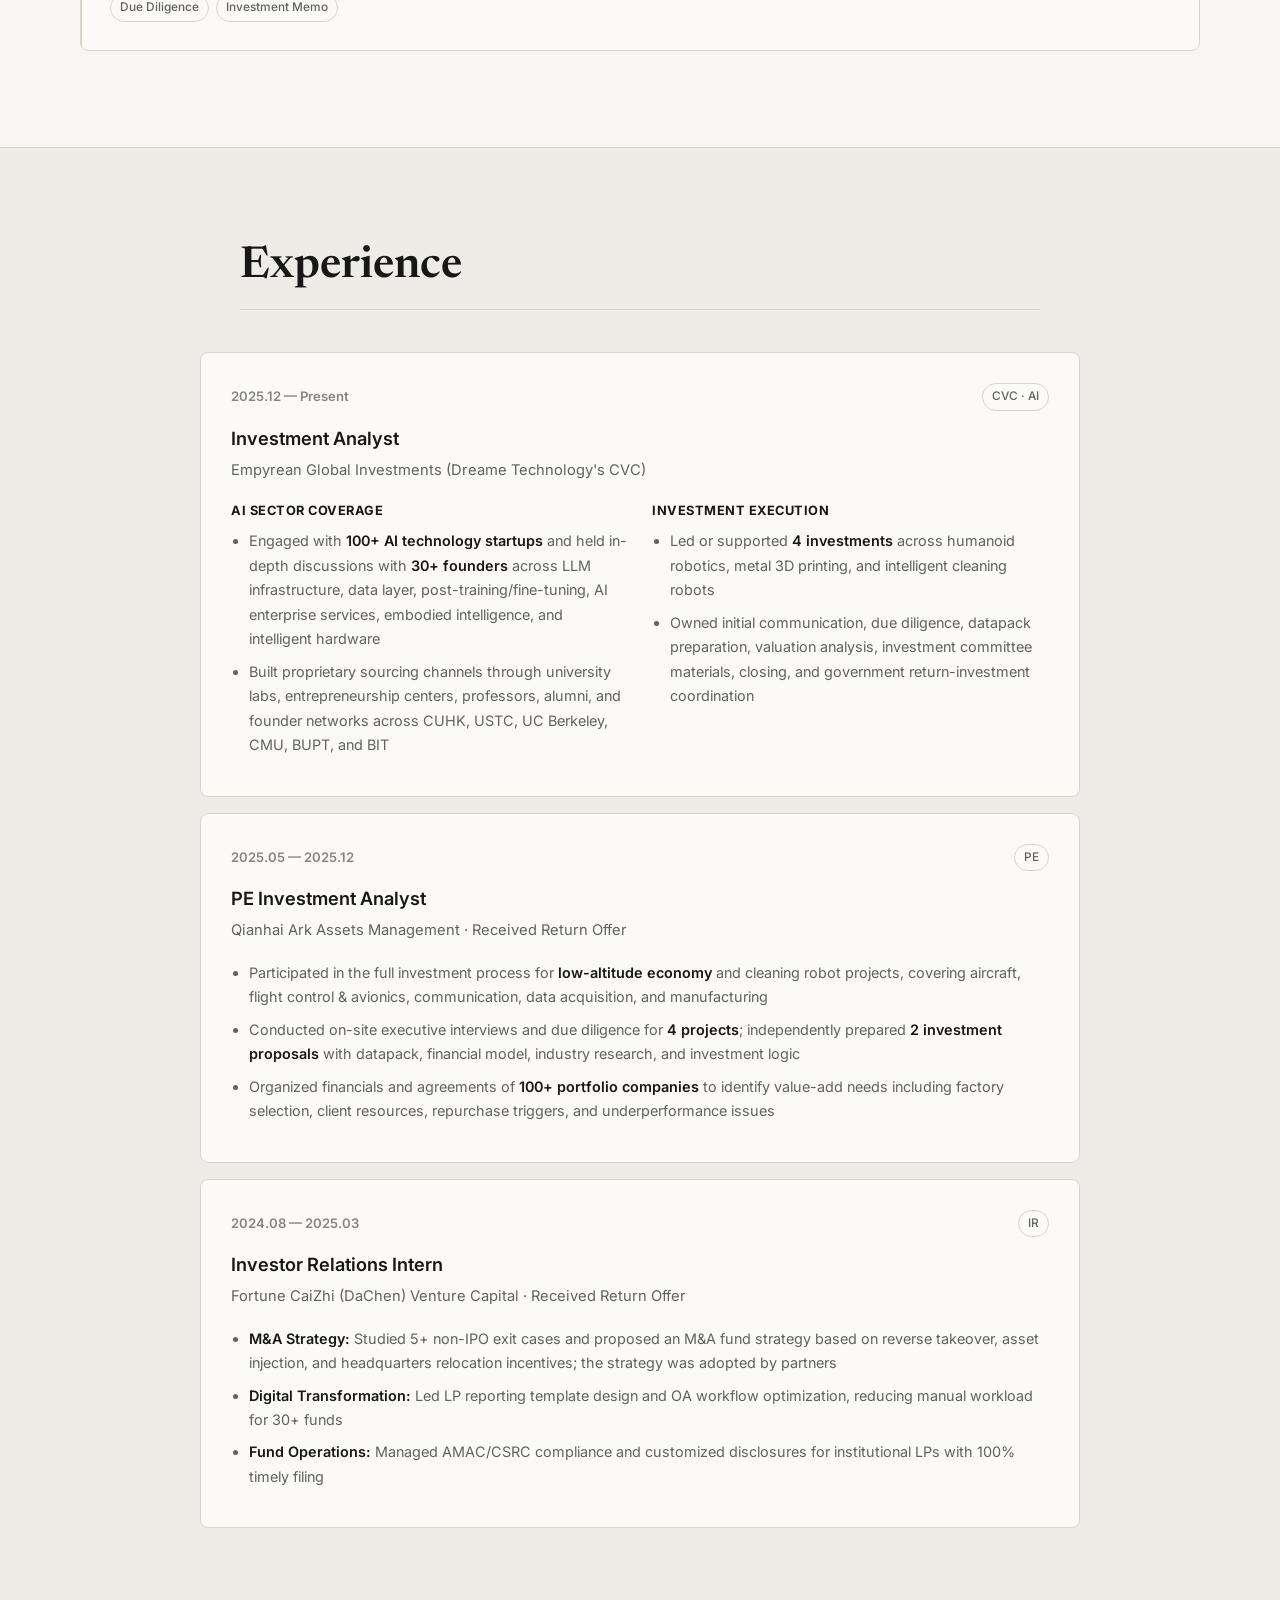
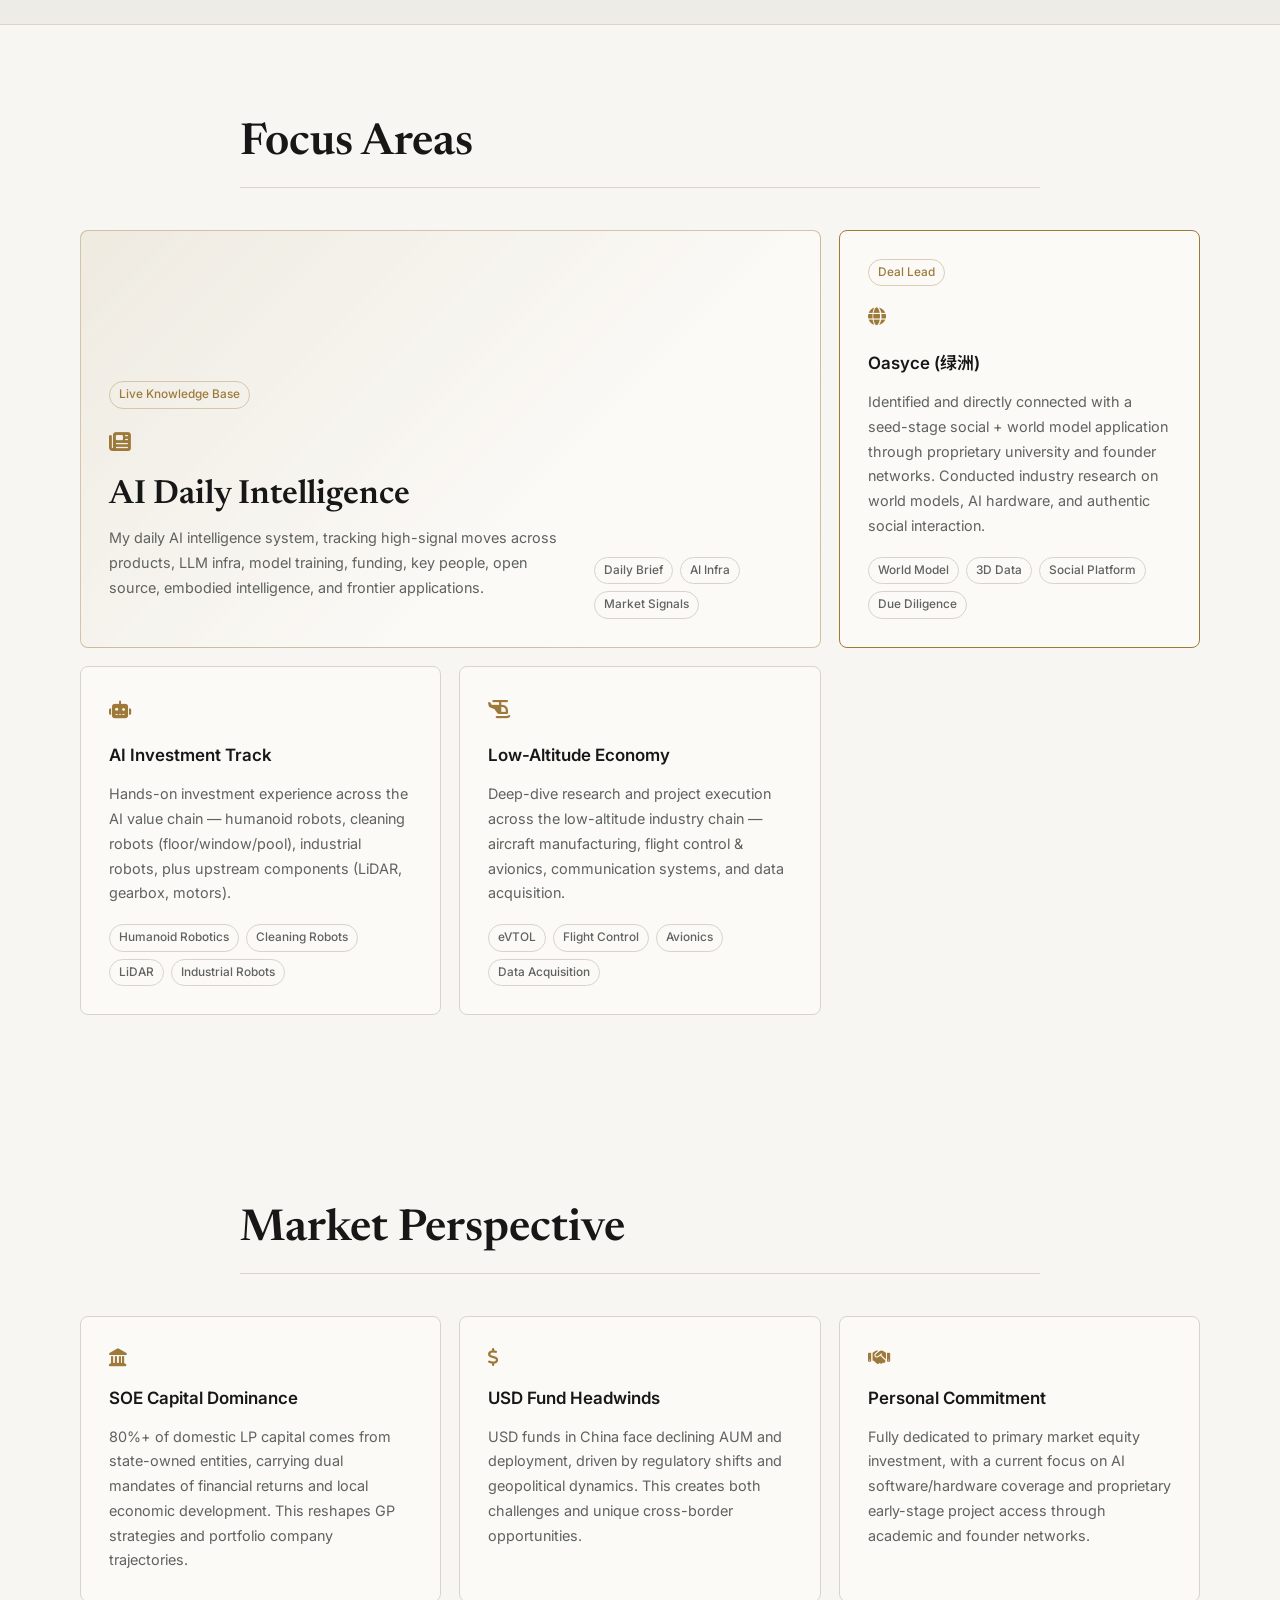
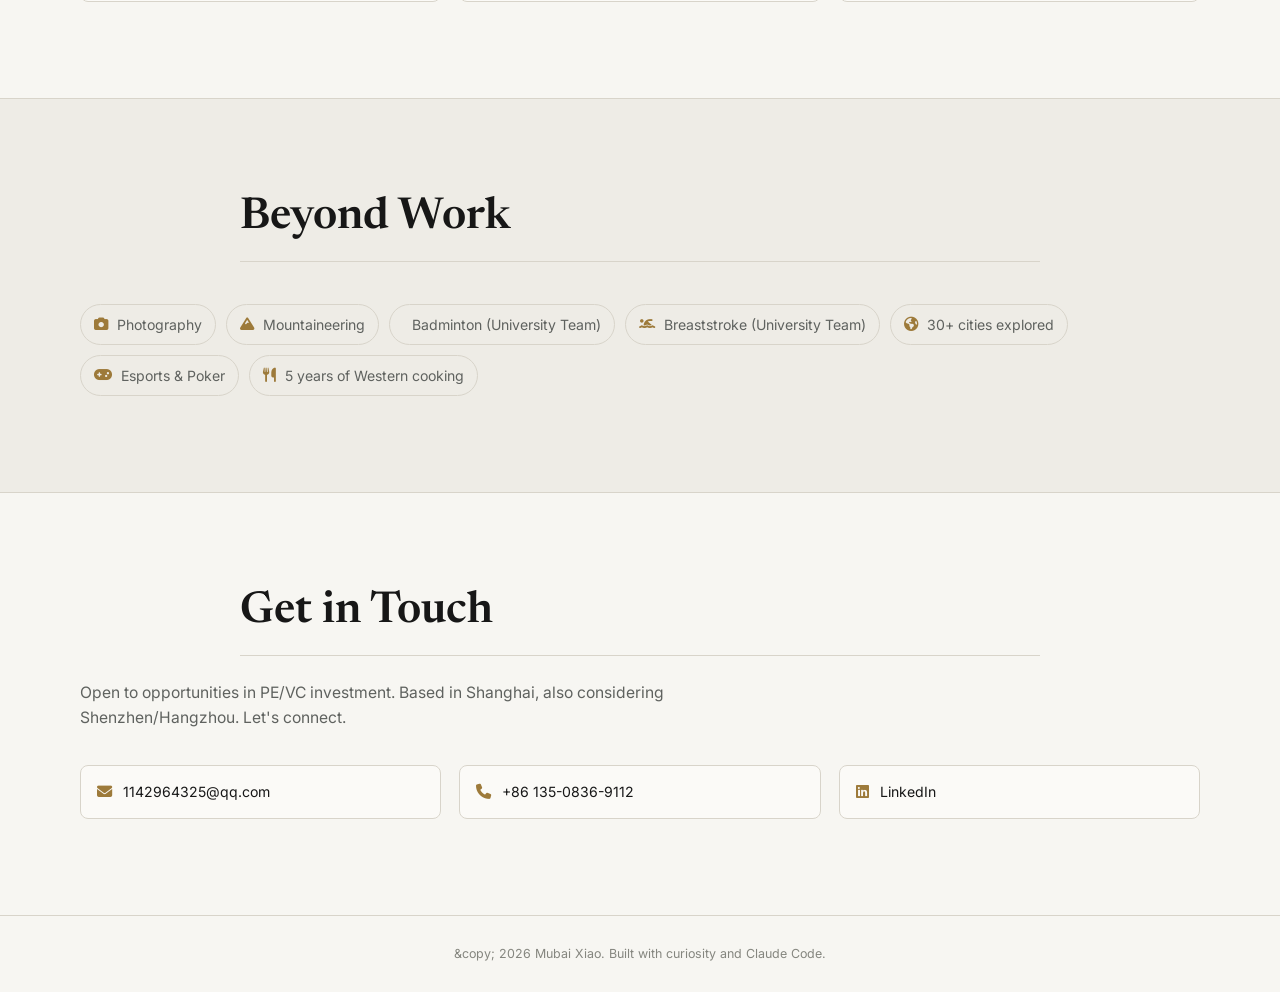
==== commit c4b5e70b: "Update portfolio resume and AI news entry" ====
--- a/index.html
+++ b/index.html
@@ -11,7 +11,7 @@
   <link rel="icon" href="data:image/svg+xml,<svg xmlns='http://www.w3.org/2000/svg' viewBox='0 0 100 100'><rect fill='%231c2541' rx='16' width='100' height='100'/><text x='50' y='68' text-anchor='middle' fill='white' font-family='Inter,sans-serif' font-weight='700' font-size='44'>MX</text></svg>">
   <link rel="stylesheet" href="style.css">
   <link rel="preconnect" href="https://fonts.googleapis.com">
-  <link href="https://fonts.googleapis.com/css2?family=Space+Grotesk:wght@300;400;500;600;700&family=Noto+Sans+SC:wght@300;400;500;700&display=swap" rel="stylesheet">
+  <link href="https://fonts.googleapis.com/css2?family=Inter:wght@400;500;600;700;800&family=Newsreader:opsz,wght@6..72,500;6..72,600;6..72,700&family=Noto+Sans+SC:wght@400;500;700;800&family=Noto+Serif+SC:wght@500;600;700&display=swap" rel="stylesheet">
   <link rel="stylesheet" href="https://cdnjs.cloudflare.com/ajax/libs/font-awesome/6.5.1/css/all.min.css">
 </head>
 <body>
@@ -66,6 +66,7 @@
       <div class="hero-links">
         <a href="mailto:1142964325@qq.com" class="hero-btn hero-btn-primary"><i class="fas fa-envelope"></i> Contact</a>
         <a href="https://www.linkedin.com/in/mubai-xiao-1323b3343" target="_blank" class="hero-btn"><i class="fab fa-linkedin"></i> LinkedIn</a>
+        <a href="ai-news/" class="hero-btn hero-btn-ai"><i class="fas fa-newspaper"></i> <span data-i18n="hero.ai_news">AI Intelligence</span></a>
         <a href="#experience" class="hero-btn"><i class="fas fa-briefcase"></i> <span data-i18n="hero.viewwork">View My Work</span></a>
       </div>
     </div>
@@ -84,7 +85,6 @@
           <div class="card-body">
             <div class="education-heading">
               <i class="fas fa-graduation-cap"></i>
-              <img class="education-logo" src="cuhk-logo.svg" alt="The Chinese University of Hong Kong logo">
             </div>
             <h3 data-i18n="about.education">Education</h3>
             <div data-i18n="about.edu.content" data-i18n-html="true">
@@ -152,20 +152,20 @@
         <div class="exp-card">
           <div class="exp-header">
             <div class="exp-date">2025.12 — <span data-i18n="exp.present">Present</span></div>
-            <div class="exp-type rmb-tag">RMB + USD Fund</div>
+            <div class="exp-type rmb-tag">CVC · AI</div>
           </div>
           <h3 data-i18n="exp.cc.role">Investment Analyst</h3>
-          <p class="exp-company" data-i18n="exp.cc.company">Chase Chuang VC & Empyrean VC</p>
+          <p class="exp-company" data-i18n="exp.cc.company">Empyrean Global Investments (Dreame Technology's CVC)</p>
           <div class="exp-details">
             <div class="exp-section">
-              <h4 data-i18n="exp.cc.rmb">RMB VC Fund</h4>
+              <h4 data-i18n="exp.cc.rmb">AI Sector Coverage</h4>
               <ul data-i18n="exp.cc.rmb.items" data-i18n-html="true">
                 <li>Led or supported end-to-end investment processes for <strong>5 projects</strong> — Pre-IPO metal 3D printing, Series A pool-cleaning robotics, Series A humanoid robotics, angel-stage window-cleaning robotics (Dreame ecosystem), and autonomous logistics vehicles</li>
                 <li>Assisted portfolio companies in government investment attraction — site selection, agreement drafting, cross-party coordination</li>
               </ul>
             </div>
             <div class="exp-section">
-              <h4 data-i18n="exp.cc.usd">USD AI & Robotics VC Fund</h4>
+              <h4 data-i18n="exp.cc.usd">Investment Execution</h4>
               <ul data-i18n="exp.cc.usd.items" data-i18n-html="true">
                 <li>Led bilingual fundraising materials — pitch decks, one-pagers, deal pipelines</li>
                 <li>Sourced <strong>100+ institutional LPs</strong> via Pitchbook/Preqin across HK, Singapore, Middle East & Europe</li>
@@ -212,6 +212,17 @@
     <div class="container">
       <h2 class="section-title" data-i18n="proj.title">Focus Areas</h2>
       <div class="projects-grid">
+        <a class="project-card intelligence-card intelligence-card-featured" href="ai-news/">
+          <div>
+            <span class="featured-badge" data-i18n="proj.intel.badge">Live Knowledge Base</span>
+            <div class="project-icon"><i class="fas fa-newspaper"></i></div>
+            <h3 data-i18n="proj.intel.title">AI Daily Intelligence</h3>
+            <p data-i18n="proj.intel.desc">A daily AI industry knowledge base tracking products, infrastructure, models, funding, key people, and frontier applications.</p>
+          </div>
+          <div class="project-tags">
+            <span data-i18n="tag.dailybrief">Daily Brief</span><span data-i18n="tag.aiinfra">AI Infra</span><span data-i18n="tag.signals">Market Signals</span>
+          </div>
+        </a>
         <div class="project-card featured">
           <span class="featured-badge" data-i18n="proj.featured">Deal Lead</span>
           <div class="project-icon"><i class="fas fa-globe"></i></div>
@@ -239,14 +250,6 @@
             <span data-i18n="tag.avionics">Avionics</span><span data-i18n="tag.dataacq">Data Acquisition</span>
           </div>
         </div>
-        <a class="project-card intelligence-card" href="ai-news/">
-          <div class="project-icon"><i class="fas fa-newspaper"></i></div>
-          <h3 data-i18n="proj.intel.title">AI Daily Intelligence</h3>
-          <p data-i18n="proj.intel.desc">A daily AI industry knowledge base tracking products, infrastructure, models, funding, key people, and frontier applications.</p>
-          <div class="project-tags">
-            <span data-i18n="tag.dailybrief">Daily Brief</span><span data-i18n="tag.aiinfra">AI Infra</span><span data-i18n="tag.signals">Market Signals</span>
-          </div>
-        </a>
       </div>
     </div>
   </section>
--- a/style.css
+++ b/style.css
@@ -1,677 +1,349 @@
-/* === Variables === */
+/* === Design Tokens === */
 :root {
-  --bg: #fafbfc;
-  --bg-alt: #f0f2f5;
-  --text: #1a1f36;
-  --text-secondary: #4b5563;
-  --accent: #1c2541;
-  --accent-light: #2e4068;
-  --accent-dark: #141c30;
-  --accent-bg: rgba(28, 37, 65, 0.06);
-  --accent-gold: #2e4068;
-  --accent-gold-bg: rgba(46, 64, 104, 0.08);
-  --card-bg: #ffffff;
-  --card-border: #e2e5ea;
-  --card-shadow: 0 2px 8px rgba(0,0,0,0.04);
-  --nav-bg: rgba(250, 251, 252, 0.90);
-  --radius: 10px;
-  --radius-lg: 16px;
-  --transition: 0.3s ease;
-  --font: 'Space Grotesk', 'Noto Sans SC', -apple-system, sans-serif;
+  --bg: #f7f6f2;
+  --bg-alt: #eeece6;
+  --surface: #fbfaf7;
+  --surface-muted: #f1efe9;
+  --text: #171717;
+  --text-secondary: #5f625f;
+  --text-muted: #85867f;
+  --accent: #202733;
+  --accent-light: #3a4352;
+  --accent-bg: rgba(32, 39, 51, 0.055);
+  --accent-gold: #9d7a3a;
+  --accent-gold-bg: rgba(157, 122, 58, 0.09);
+  --card-bg: #fbfaf7;
+  --card-border: #d8d4ca;
+  --card-shadow: none;
+  --nav-bg: rgba(247, 246, 242, 0.92);
+  --radius: 8px;
+  --transition: 0.2s ease;
+  --font: 'Inter', 'Noto Sans SC', -apple-system, BlinkMacSystemFont, 'Segoe UI', sans-serif;
+  --heading-font: 'Newsreader', 'Noto Serif SC', Georgia, serif;
 }
 
 [data-theme="dark"] {
-  --bg: #0c1019;
-  --bg-alt: #121825;
-  --text: #e2e8f0;
-  --text-secondary: #94a3b8;
-  --accent: #7b9acc;
-  --accent-light: #a3bee0;
-  --accent-dark: #5a7db5;
-  --accent-bg: rgba(123, 154, 204, 0.1);
-  --accent-gold: #a3bee0;
-  --accent-gold-bg: rgba(163, 190, 224, 0.1);
-  --card-bg: #1a2030;
-  --card-border: #2a3348;
-  --card-shadow: 0 2px 8px rgba(0,0,0,0.2);
-  --nav-bg: rgba(12, 16, 25, 0.90);
-}
-
-/* === Reset === */
-*, *::before, *::after { margin: 0; padding: 0; box-sizing: border-box; }
-html { scroll-behavior: smooth; scroll-padding-top: 80px; }
-
+  --bg: #111213;
+  --bg-alt: #171819;
+  --surface: #151718;
+  --surface-muted: #1c1e20;
+  --text: #eeeeea;
+  --text-secondary: #b5b4ad;
+  --text-muted: #85847d;
+  --accent: #ded6c3;
+  --accent-light: #f2ead8;
+  --accent-bg: rgba(222, 214, 195, 0.08);
+  --accent-gold: #c3a56c;
+  --accent-gold-bg: rgba(195, 165, 108, 0.11);
+  --card-bg: #151718;
+  --card-border: #303236;
+  --card-shadow: none;
+  --nav-bg: rgba(17, 18, 19, 0.92);
+}
+
+* { margin: 0; padding: 0; box-sizing: border-box; }
+*::before, *::after { box-sizing: border-box; }
+html { scroll-behavior: smooth; scroll-padding-top: 88px; }
 body {
   font-family: var(--font);
   background: var(--bg);
   color: var(--text);
-  line-height: 1.7;
+  line-height: 1.65;
+  text-rendering: optimizeLegibility;
   transition: background var(--transition), color var(--transition);
 }
-
+body::before {
+  content: '';
+  position: fixed;
+  inset: 0;
+  pointer-events: none;
+  background-image: linear-gradient(rgba(32, 39, 51, 0.025) 1px, transparent 1px);
+  background-size: 100% 32px;
+  opacity: 0.45;
+}
+[data-theme="dark"] body::before { opacity: 0.18; }
 a { color: var(--accent); text-decoration: none; transition: color var(--transition); }
-a:hover { color: var(--accent-light); }
-.container { max-width: 1080px; margin: 0 auto; padding: 0 24px; }
-
-/* === Nav === */
+a:hover { color: var(--accent-gold); }
+.container { width: min(100% - 48px, 1120px); margin: 0 auto; }
+
 .nav {
   position: fixed; top: 0; left: 0; right: 0; z-index: 100;
-  background: var(--nav-bg);
-  backdrop-filter: blur(16px);
+  background: var(--nav-bg); backdrop-filter: blur(18px);
   border-bottom: 1px solid var(--card-border);
-  transition: background var(--transition);
-}
-
+}
 .nav-inner {
-  max-width: 1080px; margin: 0 auto; padding: 0 24px;
+  width: min(100% - 48px, 1120px); height: 68px; margin: 0 auto;
   display: flex; align-items: center; justify-content: space-between;
-  height: 60px;
-}
-
-.nav-logo {
-  font-size: 1.2rem; font-weight: 700; letter-spacing: 1px;
-  color: var(--accent) !important;
-}
-
-.nav-links { display: flex; align-items: center; gap: 24px; }
-.nav-links a {
-  color: var(--text-secondary); font-size: 0.85rem; font-weight: 500;
-  letter-spacing: 0.3px;
-}
-.nav-links a:hover { color: var(--accent); }
-
+}
+.nav-logo { color: var(--text) !important; font-size: 0.95rem; font-weight: 700; letter-spacing: 0; }
+.nav-links { display: flex; align-items: center; gap: 28px; }
+.nav-links a { color: var(--text-secondary); font-size: 0.84rem; font-weight: 500; letter-spacing: 0; }
+.nav-links a:hover { color: var(--text); }
 .theme-toggle, .lang-toggle {
-  background: none; border: none; color: var(--text-secondary);
-  cursor: pointer; font-size: 0.95rem; padding: 6px;
-  transition: color var(--transition); font-family: var(--font);
-}
-.theme-toggle:hover, .lang-toggle:hover { color: var(--accent); }
-
+  background: transparent; border: 0; color: var(--text-secondary); cursor: pointer;
+  font-family: var(--font); font-size: 0.86rem; padding: 7px;
+  transition: color var(--transition), border-color var(--transition), background var(--transition);
+}
+.theme-toggle:hover, .lang-toggle:hover { color: var(--text); }
 .lang-toggle {
-  border: 1px solid var(--card-border); padding: 3px 10px;
-  border-radius: 6px; font-size: 0.8rem; font-weight: 500;
-  white-space: nowrap;
-}
-.lang-toggle:hover { border-color: var(--accent); }
-
+  border: 1px solid var(--card-border); border-radius: 999px; padding: 5px 12px;
+  white-space: nowrap; background: var(--surface);
+}
+.lang-toggle:hover { border-color: var(--text-muted); }
 .mobile-controls { display: none; align-items: center; gap: 8px; }
 .mobile-menu-btn {
-  display: none; flex-direction: column; gap: 5px;
-  background: none; border: none; cursor: pointer; padding: 6px;
-}
-.mobile-menu-btn span {
-  display: block; width: 20px; height: 2px;
-  background: var(--text-secondary); transition: var(--transition);
-}
-
+  display: none; flex-direction: column; gap: 5px; background: transparent;
+  border: 1px solid var(--card-border); border-radius: 999px; cursor: pointer; padding: 9px 10px;
+}
+.mobile-menu-btn span { display: block; width: 18px; height: 1px; background: var(--text-secondary); transition: var(--transition); }
 .mobile-menu {
-  display: none; position: fixed; top: 60px; left: 0; right: 0;
-  background: var(--card-bg); border-bottom: 1px solid var(--card-border);
-  padding: 16px 24px; z-index: 99;
-  flex-direction: column; gap: 16px;
-}
-.mobile-menu a { color: var(--text); font-weight: 500; }
-
+  display: none; position: fixed; top: 68px; left: 0; right: 0; z-index: 99;
+  flex-direction: column; gap: 2px; padding: 10px 24px 18px;
+  background: var(--surface); border-bottom: 1px solid var(--card-border);
+}
+.mobile-menu a { color: var(--text); font-size: 0.95rem; font-weight: 500; padding: 12px 0; border-bottom: 1px solid var(--card-border); }
+.mobile-menu a:last-child { border-bottom: 0; }
+
+.hero {
+  min-height: 92vh; display: flex; flex-direction: column; justify-content: center; align-items: center;
+  padding: 132px 24px 72px; position: relative; overflow: hidden; text-align: center;
+  border-bottom: 1px solid var(--card-border);
+}
+.hero-bg-pattern { display: none; }
+.hero-content { position: relative; width: min(100%, 760px); }
+.hero-avatar {
+  width: 112px; height: 112px; border-radius: 8px; overflow: hidden; margin: 0 auto 30px;
+  border: 1px solid var(--card-border); box-shadow: none; background: var(--surface-muted);
+}
+.hero-avatar img { width: 100%; height: 100%; object-fit: cover; object-position: center 15%; filter: saturate(0.9) contrast(1.03); }
+.hero-badge {
+  display: inline-block; margin-bottom: 20px; padding: 0; border-radius: 0; background: transparent;
+  color: var(--accent-gold); font-size: 0.74rem; font-weight: 700; letter-spacing: 0.08em; text-transform: uppercase;
+}
+.hero-name {
+  margin-bottom: 12px;
+  font-family: var(--heading-font);
+  font-size: clamp(3.2rem, 7vw, 6rem);
+  font-weight: 600;
+  letter-spacing: 0;
+  line-height: 0.94;
+}
+.hero-name-cn { margin-bottom: 28px; color: var(--text-secondary); font-size: 1.2rem; font-weight: 400; }
+.hero-desc { max-width: 670px; margin: 0 auto 34px; color: var(--text-secondary); font-size: 1.02rem; line-height: 1.85; }
+.hero-desc strong { color: var(--text); font-weight: 600; }
+.hero-links { display: flex; justify-content: center; flex-wrap: wrap; gap: 10px; margin-bottom: 0; }
+.hero-btn {
+  display: inline-flex; align-items: center; justify-content: center; gap: 8px; min-height: 42px;
+  padding: 10px 18px; border-radius: 999px; border: 1px solid var(--card-border);
+  background: transparent; color: var(--text); font-size: 0.86rem; font-weight: 600; letter-spacing: 0;
+  transition: border-color var(--transition), color var(--transition), background var(--transition);
+}
+.hero-btn:hover { border-color: var(--accent-gold); color: var(--text); background: var(--accent-gold-bg); transform: none; box-shadow: none; }
+.hero-btn-primary { border-color: var(--accent); background: var(--accent); color: var(--bg); }
+.hero-btn-primary:hover { border-color: var(--accent-light); background: var(--accent-light); color: var(--bg); }
+.hero-btn-ai {
+  border-color: rgba(157, 122, 58, 0.45);
+  background: var(--accent-gold-bg);
+  color: var(--text);
+}
+.hero-btn-ai:hover {
+  border-color: var(--accent-gold);
+  background: rgba(157, 122, 58, 0.14);
+}
+.scroll-hint { position: absolute; bottom: 28px; color: var(--text-muted); font-size: 0.95rem; animation: none; }
+.hero-stats { display: flex; justify-content: center; gap: 48px; }
+.stat-item { text-align: center; }
+.stat-number { display: block; font-size: 2rem; font-weight: 700; color: var(--accent); line-height: 1.2; }
+.stat-label { font-size: 0.78rem; color: var(--text-secondary); text-transform: uppercase; letter-spacing: 0; font-weight: 500; }
+
+.section { padding: 96px 0; }
+.section-alt { background: var(--bg-alt); border-top: 1px solid var(--card-border); border-bottom: 1px solid var(--card-border); }
+.section-title {
+  max-width: 800px; margin: 0 auto 42px; text-align: left;
+  font-family: var(--heading-font); font-size: clamp(1.85rem, 3.5vw, 2.75rem); font-weight: 600; letter-spacing: 0; line-height: 1.08; position: relative;
+}
+.section-title::after { content: ''; display: block; width: 100%; height: 1px; margin: 18px 0 0; background: var(--card-border); border-radius: 0; }
+
+.about-card, .exp-card, .project-card, .market-card, .matrix-card {
+  background: var(--card-bg); border: 1px solid var(--card-border); border-radius: var(--radius); box-shadow: none;
+  transition: border-color var(--transition), background var(--transition);
+}
+.about-card:hover, .exp-card:hover, .project-card:hover, .market-card:hover, .matrix-card:hover {
+  transform: none; border-color: var(--text-muted); box-shadow: none;
+}
+.about-grid { display: grid; grid-template-columns: repeat(2, minmax(0, 1fr)); gap: 18px; }
+.about-card { display: flex; overflow: hidden; }
+.about-card.full-width { grid-column: 1 / -1; }
+.card-accent { width: 1px; flex-shrink: 0; background: var(--card-border); }
+.card-body { flex: 1; padding: 28px; }
+.card-body > i { display: block; margin-bottom: 18px; color: var(--accent-gold); font-size: 1rem; }
+.card-body h3 { margin-bottom: 14px; font-size: 1.03rem; font-weight: 600; }
+.card-body p { margin-bottom: 12px; color: var(--text-secondary); font-size: 0.92rem; line-height: 1.72; }
+.card-body p:last-child { margin-bottom: 0; }
+.skills-grid { display: grid; grid-template-columns: repeat(3, minmax(0, 1fr)); gap: 24px; }
+.skill-group h4 { margin-bottom: 10px; color: var(--text); font-size: 0.78rem; font-weight: 700; letter-spacing: 0.04em; text-transform: uppercase; }
+.skills-tags, .project-tags { display: flex; flex-wrap: wrap; gap: 7px; }
+.skills-tags span, .project-tags span, .featured-badge, .exp-type {
+  display: inline-flex; align-items: center; min-height: 24px; padding: 3px 9px;
+  border: 1px solid var(--card-border); border-radius: 999px; background: transparent;
+  color: var(--text-secondary); font-size: 0.74rem; font-weight: 500; letter-spacing: 0; text-transform: none;
+}
+
+.exp-cards { display: flex; flex-direction: column; gap: 16px; max-width: 880px; margin: 0 auto; }
+.exp-card { padding: 30px; }
+.exp-header { display: flex; align-items: center; justify-content: space-between; gap: 12px; flex-wrap: wrap; margin-bottom: 12px; }
+.exp-date { color: var(--text-muted); font-size: 0.82rem; font-weight: 600; }
+.rmb-tag, .pe-tag, .ir-tag { background: transparent; color: var(--text-secondary); }
+.exp-card h3 { margin-bottom: 5px; font-size: 1.14rem; font-weight: 600; }
+.exp-company { margin-bottom: 18px; color: var(--text-secondary); font-size: 0.92rem; }
+.exp-card ul { padding-left: 18px; }
+.exp-card li { margin-bottom: 8px; color: var(--text-secondary); font-size: 0.9rem; line-height: 1.7; }
+.exp-card li strong { color: var(--text); font-weight: 600; }
+.exp-details { display: grid; grid-template-columns: repeat(2, minmax(0, 1fr)); gap: 24px; }
+.exp-section h4 { margin-bottom: 8px; color: var(--text); font-size: 0.8rem; font-weight: 700; letter-spacing: 0.04em; text-transform: uppercase; }
+
+.projects-grid, .market-cards, .contact-links { display: grid; grid-template-columns: repeat(3, minmax(0, 1fr)); gap: 18px; }
+.project-card, .market-card { padding: 28px; }
+.project-card { display: flex; flex-direction: column; color: var(--text); text-decoration: none; }
+.project-card.featured { border-color: var(--accent-gold); border-width: 1px; }
+.project-card.intelligence-card {
+  border-color: rgba(157, 122, 58, 0.42);
+  background: linear-gradient(135deg, var(--accent-gold-bg), var(--card-bg) 68%);
+}
+.project-card.intelligence-card-featured {
+  grid-column: span 2;
+  display: grid;
+  grid-template-columns: minmax(0, 1.4fr) minmax(180px, 0.6fr);
+  gap: 24px;
+  align-items: end;
+}
+.project-card.intelligence-card-featured h3 {
+  font-family: var(--heading-font);
+  font-size: clamp(1.55rem, 2.6vw, 2.35rem);
+  line-height: 1.08;
+}
+.project-card.intelligence-card-featured .project-icon { font-size: 1.35rem; }
+.featured-badge { width: fit-content; margin-bottom: 16px; color: var(--accent-gold); border-color: rgba(157, 122, 58, 0.35); }
+.project-icon, .market-card i { margin-bottom: 18px; color: var(--accent-gold); font-size: 1.12rem; }
+.project-card h3, .market-card h4 { margin-bottom: 12px; font-size: 1.06rem; font-weight: 600; }
+.project-card p, .market-card p { color: var(--text-secondary); font-size: 0.9rem; line-height: 1.72; }
+.project-card p { flex: 1; margin-bottom: 18px; }
+.market-card { text-align: left; }
+
+.insights-subtitle { max-width: 800px; margin: -22px auto 38px; color: var(--text-secondary); font-size: 0.95rem; text-align: left; }
+.matrix-grid { display: grid; grid-template-columns: repeat(2, minmax(0, 1fr)); gap: 16px; max-width: 880px; margin: 0 auto; }
+.matrix-card { padding: 26px; }
+.matrix-label { display: flex; gap: 6px; flex-wrap: wrap; margin-bottom: 12px; }
+.matrix-app, .matrix-tech, .matrix-verdict {
+  display: inline-flex; min-height: 22px; align-items: center; padding: 2px 8px;
+  border: 1px solid var(--card-border); border-radius: 999px; background: transparent;
+  color: var(--text-secondary); font-size: 0.68rem; font-weight: 600; letter-spacing: 0; text-transform: none;
+}
+.matrix-card h4 { margin-bottom: 8px; font-size: 1rem; font-weight: 600; }
+.matrix-card p { margin-bottom: 12px; color: var(--text-secondary); font-size: 0.88rem; line-height: 1.66; }
+.matrix-verdict, .matrix-verdict.positive, .matrix-verdict.caution { color: var(--accent-gold); border-color: rgba(157, 122, 58, 0.35); }
+.red-ocean, .blue-ocean, .early-stage, .frontier { border-left: 1px solid var(--card-border); }
+
+.beyond-grid { display: flex; justify-content: flex-start; flex-wrap: wrap; gap: 10px; }
+.beyond-item {
+  display: flex; align-items: center; gap: 9px; min-height: 38px; padding: 8px 13px;
+  border: 1px solid var(--card-border); border-radius: 999px; background: transparent;
+  color: var(--text-secondary); font-size: 0.88rem;
+  transition: border-color var(--transition), color var(--transition), background var(--transition);
+}
+.beyond-item:hover { border-color: var(--text-muted); color: var(--text); background: var(--surface); }
+.beyond-item i { color: var(--accent-gold); font-size: 0.9rem; }
+.contact-desc { max-width: 640px; margin: -18px 0 34px; color: var(--text-secondary); font-size: 0.98rem; text-align: left; }
+.contact-item {
+  display: flex; align-items: center; justify-content: flex-start; gap: 11px; min-width: 0; min-height: 52px;
+  padding: 14px 16px; border: 1px solid var(--card-border); border-radius: var(--radius);
+  background: var(--card-bg); color: var(--text); font-size: 0.88rem; overflow-wrap: anywhere;
+  transition: border-color var(--transition), background var(--transition), color var(--transition);
+}
+.contact-item:hover { transform: none; border-color: var(--text-muted); color: var(--text); background: var(--surface-muted); }
+.contact-item i { color: var(--accent-gold); font-size: 0.95rem; flex: 0 0 auto; }
+.footer { padding: 28px 24px; border-top: 1px solid var(--card-border); color: var(--text-muted); font-size: 0.78rem; text-align: center; }
+
+.chat-widget { position: fixed; right: 24px; bottom: 24px; z-index: 200; }
+.chat-toggle {
+  position: relative; display: inline-flex; align-items: center; justify-content: center;
+  width: 46px; height: 46px; border: 1px solid var(--card-border); border-radius: 999px;
+  background: var(--surface); color: var(--text-secondary); box-shadow: none; cursor: pointer; font-size: 1rem;
+  transition: border-color var(--transition), color var(--transition), background var(--transition);
+}
+.chat-toggle:hover { transform: none; border-color: var(--text-muted); background: var(--surface-muted); color: var(--text); }
+.chat-badge { display: none; }
+.chat-panel {
+  position: absolute; right: 0; bottom: 58px; display: none; flex-direction: column;
+  width: 380px; max-height: 520px; overflow: hidden; border: 1px solid var(--card-border);
+  border-radius: var(--radius); background: var(--surface); box-shadow: 0 18px 60px rgba(0, 0, 0, 0.16);
+}
+.chat-panel.active { display: flex; }
+.chat-header { display: flex; align-items: center; justify-content: space-between; padding: 14px 16px; border-bottom: 1px solid var(--card-border); border-radius: 0; background: var(--surface-muted); color: var(--text); }
+.chat-header-info { display: flex; align-items: center; gap: 10px; }
+.chat-header-info p { margin: 0; color: var(--text-secondary); font-size: 0.76rem; opacity: 1; }
+.chat-header-info strong { color: var(--text); font-size: 0.9rem; }
+.chat-avatar { display: flex; align-items: center; justify-content: center; width: 34px; height: 34px; border: 1px solid var(--card-border); border-radius: 50%; background: var(--surface); color: var(--text); font-size: 0.78rem; font-weight: 700; }
+.chat-close { padding: 4px; border: 0; background: transparent; color: var(--text-secondary); cursor: pointer; font-size: 1rem; }
+.chat-close:hover { color: var(--text); }
+.chat-messages { display: flex; flex: 1; flex-direction: column; gap: 12px; min-height: 200px; max-height: 360px; padding: 16px; overflow-y: auto; }
+.chat-message { max-width: 86%; padding: 10px 13px; border-radius: 8px; font-size: 0.86rem; line-height: 1.58; }
+.chat-message.bot { align-self: flex-start; border: 1px solid var(--card-border); background: transparent; color: var(--text); border-bottom-left-radius: 2px; }
+.chat-message.user { align-self: flex-end; background: var(--accent); color: var(--bg); border-bottom-right-radius: 2px; }
+.chat-message.suggestions { background: none; border: 0; padding: 0; }
+.chat-message p { margin: 0; }
+.chat-suggestions { display: flex; flex-wrap: wrap; gap: 6px; }
+.chat-suggestion-btn {
+  padding: 6px 10px; border: 1px solid var(--card-border); border-radius: 999px; background: transparent;
+  color: var(--text-secondary); cursor: pointer; font-family: var(--font); font-size: 0.76rem; line-height: 1.35;
+  transition: border-color var(--transition), color var(--transition), background var(--transition);
+}
+.chat-suggestion-btn:hover { border-color: var(--text-muted); background: var(--surface-muted); color: var(--text); }
+.chat-message.bot.typing::after { content: ''; display: inline-block; width: 4px; height: 4px; margin-left: 4px; border-radius: 50%; background: var(--accent-gold); animation: typingDot 1s infinite; }
+@keyframes typingDot { 0%, 100% { opacity: 0.3; } 50% { opacity: 1; } }
+.chat-input-wrap { display: flex; gap: 8px; padding: 12px; border-top: 1px solid var(--card-border); }
+.chat-input-wrap input { flex: 1; min-width: 0; padding: 10px 13px; border: 1px solid var(--card-border); border-radius: 999px; outline: none; background: var(--bg); color: var(--text); font-family: var(--font); font-size: 0.86rem; transition: border var(--transition), background var(--transition); }
+.chat-input-wrap input:focus { border-color: var(--text-muted); background: var(--surface); }
+.chat-input-wrap button { flex: 0 0 38px; width: 38px; height: 38px; border: 0; border-radius: 50%; background: var(--accent); color: var(--bg); cursor: pointer; font-size: 0.82rem; transition: background var(--transition), opacity var(--transition); }
+.chat-input-wrap button:hover { background: var(--accent-light); }
+.chat-input-wrap button:disabled { opacity: 0.5; cursor: not-allowed; }
+.fade-in { opacity: 0; transform: translateY(12px); transition: opacity 0.45s ease, transform 0.45s ease; }
+.fade-in.visible { opacity: 1; transform: translateY(0); }
+
+@media (max-width: 900px) {
+  .skills-grid, .projects-grid, .market-cards, .contact-links, .matrix-grid { grid-template-columns: 1fr; }
+  .project-card.intelligence-card-featured { grid-column: auto; grid-template-columns: 1fr; }
+  .exp-details { grid-template-columns: 1fr; }
+  .section-title, .insights-subtitle, .contact-desc { max-width: none; }
+}
 @media (max-width: 768px) {
+  .container, .nav-inner { width: min(100% - 32px, 1120px); }
   .nav-links { display: none; }
   .mobile-controls { display: flex; }
   .mobile-menu-btn { display: flex; }
   .mobile-menu.active { display: flex; }
-}
-
-/* === Hero === */
-.hero {
-  min-height: 100vh; display: flex; flex-direction: column;
-  justify-content: center; align-items: center;
-  padding: 120px 24px 60px;
-  position: relative; overflow: hidden;
-  text-align: center;
-}
-
-.hero-bg-pattern {
-  position: absolute; inset: 0; opacity: 0.03;
-  background-image:
-    radial-gradient(circle at 20% 50%, var(--accent) 1px, transparent 1px),
-    radial-gradient(circle at 80% 20%, var(--accent) 1px, transparent 1px),
-    radial-gradient(circle at 60% 80%, var(--accent) 1px, transparent 1px);
-  background-size: 60px 60px, 80px 80px, 100px 100px;
-}
-
-.hero-content { position: relative; max-width: 700px; }
-
-.hero-avatar {
-  width: 140px; height: 140px; border-radius: 20px;
-  overflow: hidden; margin: 0 auto 28px;
-  border: 3px solid var(--accent);
-  box-shadow: 0 0 0 6px var(--accent-bg), 0 8px 24px rgba(0,0,0,0.1);
-}
-.hero-avatar img {
-  width: 100%; height: 100%; object-fit: cover;
-  object-position: center 15%;
-}
-
-.hero-badge {
-  display: inline-block;
-  font-size: 0.82rem; font-weight: 600; letter-spacing: 1.5px;
-  text-transform: uppercase;
-  color: var(--accent); background: var(--accent-bg);
-  padding: 6px 18px; border-radius: 20px;
-  margin-bottom: 24px;
-}
-
-.hero-name {
-  font-size: 3.8rem; font-weight: 700; letter-spacing: -1px;
-  line-height: 1.1; margin-bottom: 4px;
-}
-
-.hero-name-cn {
-  font-size: 1.6rem; color: var(--text-secondary);
-  font-weight: 400; margin-bottom: 24px;
-}
-
-.hero-desc {
-  color: var(--text-secondary); font-size: 1.05rem;
-  max-width: 580px; margin: 0 auto 32px; line-height: 1.8;
-}
-.hero-desc strong { color: var(--text); }
-
-.hero-links {
-  display: flex; gap: 12px; justify-content: center;
-  flex-wrap: wrap; margin-bottom: 48px;
-}
-
-.hero-btn {
-  display: inline-flex; align-items: center; gap: 8px;
-  padding: 11px 22px; border-radius: 8px;
-  font-weight: 600; font-size: 0.88rem; letter-spacing: 0.3px;
-  border: 1px solid var(--card-border);
-  color: var(--text); background: var(--card-bg);
-  transition: all var(--transition);
-}
-.hero-btn:hover {
-  border-color: var(--accent); color: var(--accent);
-  transform: translateY(-2px); box-shadow: 0 4px 12px rgba(28,37,65,0.15);
-}
-.hero-btn-primary {
-  background: var(--accent); color: #fff; border-color: var(--accent);
-}
-.hero-btn-primary:hover { background: var(--accent-light); color: #fff; }
-
-.hero-badge {
-  background: var(--accent); color: var(--accent-gold);
-}
-
-.hero-stats {
-  display: flex; justify-content: center; gap: 48px;
-}
-.stat-item { text-align: center; }
-.stat-number {
-  display: block; font-size: 2rem; font-weight: 700;
-  color: var(--accent); line-height: 1.2;
-}
-.stat-label {
-  font-size: 0.78rem; color: var(--text-secondary);
-  text-transform: uppercase; letter-spacing: 0.5px; font-weight: 500;
-}
-
-.scroll-hint {
-  margin-top: 48px; animation: bounce 2s infinite;
-  color: var(--text-secondary); font-size: 1.1rem;
-}
-@keyframes bounce {
-  0%, 100% { transform: translateY(0); }
-  50% { transform: translateY(8px); }
-}
-
-@media (max-width: 768px) {
-  .hero-name { font-size: 2.6rem; }
-  .hero-stats { gap: 24px; }
-  .stat-number { font-size: 1.5rem; }
-}
-
-/* === Sections === */
-.section { padding: 80px 0; }
-.section-alt { background: var(--bg-alt); }
-
-.section-title {
-  font-size: 1.8rem; font-weight: 700; letter-spacing: -0.5px;
-  margin-bottom: 48px; text-align: center;
-  position: relative;
-}
-.section-title::after {
-  content: ''; display: block; width: 32px; height: 3px;
-  background: var(--accent); margin: 10px auto 0;
-  border-radius: 2px;
-}
-
-/* === About === */
-.about-grid {
-  display: grid; grid-template-columns: repeat(2, 1fr);
-  gap: 20px;
-}
-
-.about-card {
-  background: var(--card-bg); border: 1px solid var(--card-border);
-  border-radius: var(--radius); overflow: hidden;
-  box-shadow: var(--card-shadow);
-  display: flex;
-  transition: transform var(--transition), box-shadow var(--transition);
-}
-.about-card:hover {
-  transform: translateY(-3px);
-  box-shadow: 0 8px 24px rgba(0,0,0,0.06);
-}
-.about-card.full-width { grid-column: 1 / -1; }
-
-.card-accent {
-  width: 4px; background: linear-gradient(180deg, var(--accent), var(--accent-light));
-  flex-shrink: 0;
-}
-
-.card-body { padding: 24px; flex: 1; }
-.card-body > i {
-  font-size: 1.3rem; color: var(--accent); margin-bottom: 12px; display: block;
-}
-.education-heading {
-  display: flex;
-  align-items: center;
-  gap: 12px;
-  margin-bottom: 12px;
-}
-.education-heading > i {
-  color: var(--accent);
-  font-size: 1.3rem;
-}
-.education-logo {
-  width: 34px;
-  height: 34px;
-  border-radius: 8px;
-  object-fit: contain;
-  background: #fff;
-  border: 1px solid var(--card-border);
-  padding: 4px;
-}
-.card-body h3 { font-size: 1.1rem; margin-bottom: 12px; }
-.card-body p {
-  color: var(--text-secondary); font-size: 0.9rem;
-  margin-bottom: 10px; line-height: 1.7;
-}
-
-.skills-grid { display: flex; flex-direction: column; gap: 16px; }
-.skill-group h4 {
-  font-size: 0.82rem; font-weight: 600; color: var(--accent);
-  text-transform: uppercase; letter-spacing: 0.5px;
-  margin-bottom: 8px;
-}
-
-.skills-tags { display: flex; flex-wrap: wrap; gap: 6px; }
-.skills-tags span {
-  padding: 4px 12px; border-radius: 6px; font-size: 0.78rem;
-  background: var(--accent-bg); color: var(--accent); font-weight: 500;
-}
-
-@media (max-width: 768px) {
+  .hero { min-height: auto; padding: 112px 18px 64px; }
+  .hero-avatar { width: 96px; height: 96px; margin-bottom: 24px; }
+  .hero-name { font-size: clamp(2.4rem, 13vw, 3.4rem); }
+  .hero-name-cn { font-size: 1.05rem; }
+  .hero-desc { font-size: 0.96rem; line-height: 1.78; }
+  .hero-links { align-items: stretch; flex-direction: column; }
+  .hero-btn { width: 100%; }
+  .section { padding: 72px 0; }
+  .section-title { margin-bottom: 32px; }
   .about-grid { grid-template-columns: 1fr; }
   .about-card.full-width { grid-column: 1; }
-}
-
-/* === Experience === */
-.exp-cards {
-  display: flex; flex-direction: column; gap: 20px;
-  max-width: 800px; margin: 0 auto;
-}
-
-.exp-card {
-  background: var(--card-bg); border: 1px solid var(--card-border);
-  border-radius: var(--radius-lg); padding: 28px;
-  box-shadow: var(--card-shadow);
-  transition: transform var(--transition), box-shadow var(--transition);
-}
-.exp-card:hover {
-  transform: translateY(-3px);
-  box-shadow: 0 8px 24px rgba(0,0,0,0.06);
-}
-
-.exp-header {
-  display: flex; align-items: center; justify-content: space-between;
-  margin-bottom: 8px; flex-wrap: wrap; gap: 8px;
-}
-
-.exp-date {
-  font-size: 0.82rem; color: var(--accent); font-weight: 600;
-}
-
-.exp-type {
-  font-size: 0.7rem; font-weight: 600; padding: 3px 10px;
-  border-radius: 4px; text-transform: uppercase; letter-spacing: 0.5px;
-}
-.rmb-tag { background: var(--accent-gold-bg); color: var(--accent-gold); }
-.pe-tag { background: var(--accent-bg); color: var(--accent); }
-.ir-tag { background: rgba(100, 116, 145, 0.12); color: #647491; }
-
-.exp-card h3 { font-size: 1.1rem; margin-bottom: 4px; }
-.exp-company { color: var(--text-secondary); font-size: 0.88rem; margin-bottom: 14px; }
-
-.exp-card ul { padding-left: 18px; }
-.exp-card li {
-  color: var(--text-secondary); font-size: 0.86rem;
-  margin-bottom: 6px; line-height: 1.65;
-}
-.exp-card li strong { color: var(--text); }
-
-.exp-details { display: flex; flex-direction: column; gap: 14px; }
-.exp-section h4 {
-  font-size: 0.8rem; font-weight: 600; color: var(--accent);
-  text-transform: uppercase; letter-spacing: 0.5px; margin-bottom: 6px;
-}
-
-/* === Projects === */
-.projects-grid {
-  display: grid; grid-template-columns: repeat(auto-fill, minmax(300px, 1fr));
-  gap: 20px;
-}
-
-.project-card {
-  background: var(--card-bg); border: 1px solid var(--card-border);
-  border-radius: var(--radius-lg); padding: 28px;
-  box-shadow: var(--card-shadow);
-  transition: transform var(--transition), box-shadow var(--transition);
-  display: flex; flex-direction: column;
-  color: var(--text);
-  text-decoration: none;
-}
-.project-card:hover {
-  transform: translateY(-3px);
-  box-shadow: 0 8px 24px rgba(0,0,0,0.06);
-}
-.project-card.featured {
-  border-color: var(--accent);
-  border-width: 1.5px;
-}
-.project-card.intelligence-card {
-  border-color: var(--accent);
-  background: linear-gradient(180deg, var(--card-bg), var(--accent-bg));
-}
-
-.featured-badge {
-  display: inline-block; width: fit-content;
-  font-size: 0.7rem; font-weight: 600; color: var(--accent);
-  background: var(--accent-bg); padding: 3px 10px;
-  border-radius: 4px; margin-bottom: 12px;
-  text-transform: uppercase; letter-spacing: 0.5px;
-}
-
-.project-icon {
-  font-size: 1.6rem; color: var(--accent); margin-bottom: 14px;
-}
-.project-card h3 { font-size: 1.05rem; margin-bottom: 10px; }
-.project-card p {
-  color: var(--text-secondary); font-size: 0.86rem;
-  flex: 1; margin-bottom: 14px; line-height: 1.65;
-}
-
-.project-tags { display: flex; flex-wrap: wrap; gap: 6px; }
-.project-tags span {
-  padding: 3px 10px; border-radius: 6px; font-size: 0.72rem;
-  background: var(--accent-bg); color: var(--accent); font-weight: 500;
-}
-
-/* === Investment Matrix === */
-.insights-subtitle {
-  text-align: center; color: var(--text-secondary);
-  margin: -24px auto 40px; font-size: 0.95rem;
-}
-
-.matrix-grid {
-  display: grid; grid-template-columns: repeat(2, 1fr);
-  gap: 16px; max-width: 800px; margin: 0 auto;
-}
-
-.matrix-card {
-  background: var(--card-bg); border: 1px solid var(--card-border);
-  border-radius: var(--radius); padding: 24px;
-  box-shadow: var(--card-shadow);
-  transition: transform var(--transition);
-}
-.matrix-card:hover { transform: translateY(-2px); }
-
-.matrix-label {
-  display: flex; gap: 6px; margin-bottom: 10px; flex-wrap: wrap;
-}
-.matrix-app, .matrix-tech {
-  font-size: 0.68rem; font-weight: 600; padding: 2px 8px;
-  border-radius: 4px; text-transform: uppercase; letter-spacing: 0.3px;
-}
-.matrix-app { background: rgba(59, 130, 246, 0.1); color: #3b82f6; }
-.matrix-tech { background: rgba(168, 85, 247, 0.1); color: #a855f7; }
-
-.matrix-card h4 { font-size: 1rem; margin-bottom: 8px; }
-.matrix-card p {
-  color: var(--text-secondary); font-size: 0.84rem;
-  line-height: 1.6; margin-bottom: 12px;
-}
-
-.matrix-verdict {
-  font-size: 0.78rem; font-weight: 600; padding: 4px 12px;
-  border-radius: 4px; display: inline-block;
-  background: rgba(239, 68, 68, 0.1); color: #ef4444;
-}
-.matrix-verdict.positive { background: rgba(16, 185, 129, 0.1); color: var(--accent-dark); }
-.matrix-verdict.caution { background: rgba(245, 158, 11, 0.1); color: #f59e0b; }
-
-.red-ocean { border-left: 3px solid #8b4c4c; }
-.blue-ocean { border-left: 3px solid var(--accent-gold); }
-.early-stage { border-left: 3px solid #7a8599; }
-.frontier { border-left: 3px solid var(--accent); }
-
-@media (max-width: 768px) {
-  .matrix-grid { grid-template-columns: 1fr; }
-}
-
-/* === Market === */
-.market-cards {
-  display: grid; grid-template-columns: repeat(3, 1fr);
-  gap: 20px;
-}
-
-.market-card {
-  background: var(--card-bg); border: 1px solid var(--card-border);
-  border-radius: var(--radius); padding: 24px; text-align: center;
-  box-shadow: var(--card-shadow);
-  transition: transform var(--transition);
-}
-.market-card:hover { transform: translateY(-2px); }
-.market-card i {
-  font-size: 1.5rem; color: var(--accent); margin-bottom: 14px;
-}
-.market-card h4 { font-size: 0.95rem; margin-bottom: 10px; }
-.market-card p {
-  color: var(--text-secondary); font-size: 0.84rem; line-height: 1.65;
-}
-
-@media (max-width: 768px) {
-  .market-cards { grid-template-columns: 1fr; }
-}
-
-/* === Beyond Work === */
-.beyond-grid {
-  display: flex; justify-content: center; flex-wrap: wrap; gap: 14px;
-}
-.beyond-item {
-  display: flex; align-items: center; gap: 10px;
-  padding: 10px 18px; border-radius: 8px;
-  background: var(--card-bg); border: 1px solid var(--card-border);
-  font-size: 0.88rem; color: var(--text-secondary);
-  transition: all var(--transition);
-}
-.beyond-item:hover { border-color: var(--accent); color: var(--accent); }
-.beyond-item i { color: var(--accent); font-size: 0.95rem; }
-
-/* === Contact === */
-.contact-desc {
-  text-align: center; color: var(--text-secondary);
-  max-width: 500px; margin: -20px auto 36px;
-}
-
-.contact-links {
-  display: flex; flex-direction: column; align-items: center; gap: 14px;
-}
-.contact-item {
-  display: flex; align-items: center; gap: 12px;
-  padding: 14px 28px; border-radius: var(--radius);
-  background: var(--card-bg); border: 1px solid var(--card-border);
-  color: var(--text); font-size: 0.92rem;
-  transition: all var(--transition); min-width: 320px; justify-content: center;
-}
-.contact-item:hover {
-  border-color: var(--accent); color: var(--accent);
-  transform: translateY(-2px);
-}
-.contact-item i { font-size: 1.1rem; color: var(--accent); }
-
-/* === Footer === */
-.footer {
-  text-align: center; padding: 24px;
-  color: var(--text-secondary); font-size: 0.8rem;
-  border-top: 1px solid var(--card-border);
-}
-
-/* === Chat Widget === */
-.chat-widget { position: fixed; bottom: 24px; right: 24px; z-index: 200; }
-
-.chat-toggle {
-  width: auto; height: auto; border-radius: 28px;
-  background: var(--accent); color: #fff; border: none;
-  font-size: 0.92rem; cursor: pointer;
-  box-shadow: 0 4px 20px rgba(28, 37, 65, 0.4);
-  transition: all var(--transition);
-  position: relative;
-  padding: 14px 22px;
-  display: flex; align-items: center; gap: 10px;
-  font-family: var(--font); font-weight: 600;
-  letter-spacing: 0.3px;
-  animation: chatPulse 3s ease-in-out infinite;
-  animation-delay: 2s;
-}
-.chat-toggle:hover {
-  transform: scale(1.05); background: var(--accent-light);
-  animation: none;
-}
-@keyframes chatPulse {
-  0%, 100% { box-shadow: 0 4px 20px rgba(28, 37, 65, 0.4); }
-  50% { box-shadow: 0 4px 28px rgba(28, 37, 65, 0.6), 0 0 0 6px rgba(28, 37, 65, 0.1); }
-}
-
-.chat-toggle-text {
-  display: inline;
-}
-
-.chat-badge {
-  display: none;
-}
-.chat-badge::after {
-  content: ''; position: absolute; top: 100%; right: 18px;
-  border: 6px solid transparent; border-top-color: var(--card-bg);
-}
-
-.chat-panel {
-  position: absolute; bottom: 66px; right: 0;
-  width: 380px; max-height: 520px;
-  background: var(--card-bg); border: 1px solid var(--card-border);
-  border-radius: var(--radius-lg); box-shadow: 0 8px 32px rgba(0,0,0,0.12);
-  display: none; flex-direction: column; overflow: hidden;
-}
-.chat-panel.active { display: flex; }
-
-.chat-header {
-  display: flex; align-items: center; justify-content: space-between;
-  padding: 14px 16px; border-bottom: 1px solid var(--card-border);
-  background: var(--accent); color: #fff;
-  border-radius: var(--radius-lg) var(--radius-lg) 0 0;
-}
-.chat-header-info { display: flex; align-items: center; gap: 10px; }
-.chat-header-info p { font-size: 0.76rem; opacity: 0.85; margin: 0; color: rgba(255,255,255,0.85); }
-.chat-header-info strong { color: #fff; }
-
-.chat-avatar {
-  width: 34px; height: 34px; border-radius: 8px;
-  background: rgba(255,255,255,0.2); display: flex;
-  align-items: center; justify-content: center;
-  font-weight: 700; font-size: 0.82rem;
-}
-
-.chat-close {
-  background: none; border: none; color: rgba(255,255,255,0.8);
-  cursor: pointer; font-size: 1rem; padding: 4px;
-}
-.chat-close:hover { color: #fff; }
-
-.chat-messages {
-  flex: 1; overflow-y: auto; padding: 16px;
-  display: flex; flex-direction: column; gap: 12px;
-  max-height: 360px; min-height: 200px;
-}
-
-.chat-message {
-  max-width: 85%; padding: 10px 14px; border-radius: 10px;
-  font-size: 0.86rem; line-height: 1.6;
-}
-.chat-message.bot {
-  background: var(--accent-bg); color: var(--text);
-  align-self: flex-start; border-bottom-left-radius: 4px;
-}
-.chat-message.user {
-  background: var(--accent); color: #fff;
-  align-self: flex-end; border-bottom-right-radius: 4px;
-}
-.chat-message.suggestions { background: none; padding: 0; }
-.chat-message p { margin: 0; }
-
-.chat-suggestions { display: flex; flex-wrap: wrap; gap: 6px; }
-.chat-suggestion-btn {
-  background: var(--card-bg); color: var(--accent);
-  border: 1px solid var(--accent); border-radius: 8px;
-  padding: 6px 12px; font-size: 0.78rem; cursor: pointer;
-  transition: all 0.2s ease; line-height: 1.4; font-family: var(--font);
-}
-.chat-suggestion-btn:hover { background: var(--accent); color: #fff; }
-
-.chat-message.bot.typing::after {
-  content: ''; display: inline-block;
-  width: 4px; height: 4px; border-radius: 50%;
-  background: var(--accent); margin-left: 4px;
-  animation: typingDot 1s infinite;
-}
-@keyframes typingDot {
-  0%, 100% { opacity: 0.3; }
-  50% { opacity: 1; }
-}
-
-.chat-input-wrap { display: flex; padding: 12px; gap: 8px; border-top: 1px solid var(--card-border); }
-.chat-input-wrap input {
-  flex: 1; padding: 10px 14px; border-radius: 8px;
-  border: 1px solid var(--card-border); background: var(--bg);
-  color: var(--text); font-size: 0.86rem; outline: none;
-  font-family: var(--font); transition: border var(--transition);
-}
-.chat-input-wrap input:focus { border-color: var(--accent); }
-.chat-input-wrap button {
-  width: 38px; height: 38px; border-radius: 8px;
-  background: var(--accent); color: #fff; border: none;
-  cursor: pointer; font-size: 0.85rem;
-  transition: background var(--transition);
-}
-.chat-input-wrap button:hover { background: var(--accent-light); }
-.chat-input-wrap button:disabled { opacity: 0.5; cursor: not-allowed; }
-
+  .card-body, .exp-card, .project-card, .market-card, .matrix-card { padding: 22px; }
+  .exp-header { align-items: flex-start; flex-direction: column; }
+}
 @media (max-width: 480px) {
-  .chat-panel { width: calc(100vw - 32px); right: -8px; }
-  .chat-toggle { padding: 12px 16px; font-size: 0.82rem; }
-}
-
-/* === Animations === */
-.fade-in {
-  opacity: 0; transform: translateY(20px);
-  transition: opacity 0.6s ease, transform 0.6s ease;
-}
-.fade-in.visible { opacity: 1; transform: translateY(0); }
+  html { scroll-padding-top: 76px; }
+  .nav-inner { height: 62px; }
+  .mobile-menu { top: 62px; }
+  .lang-toggle { padding: 5px 10px; font-size: 0.78rem; }
+  .hero { padding-top: 96px; }
+  .section { padding: 60px 0; }
+  .contact-item { font-size: 0.84rem; }
+  .chat-widget { right: 16px; bottom: 16px; }
+  .chat-panel { width: calc(100vw - 32px); right: 0; bottom: 56px; }
+}
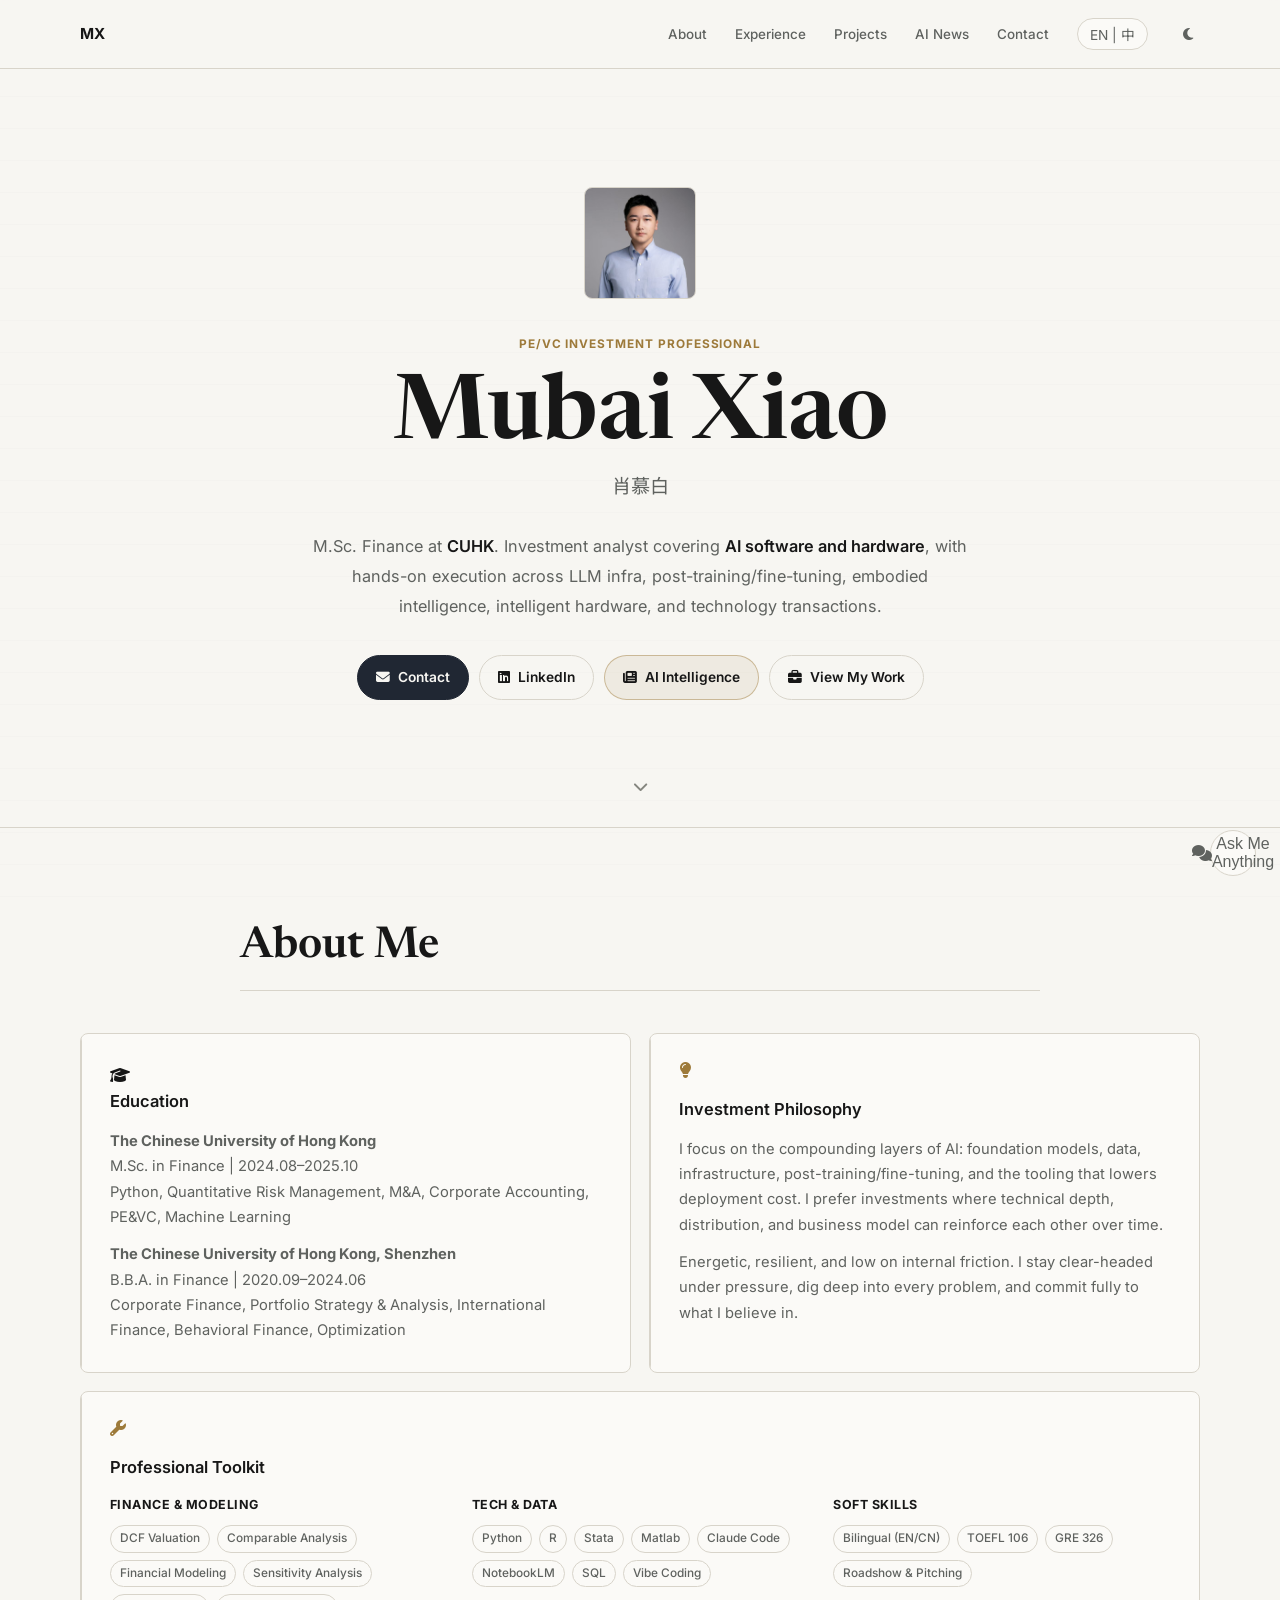
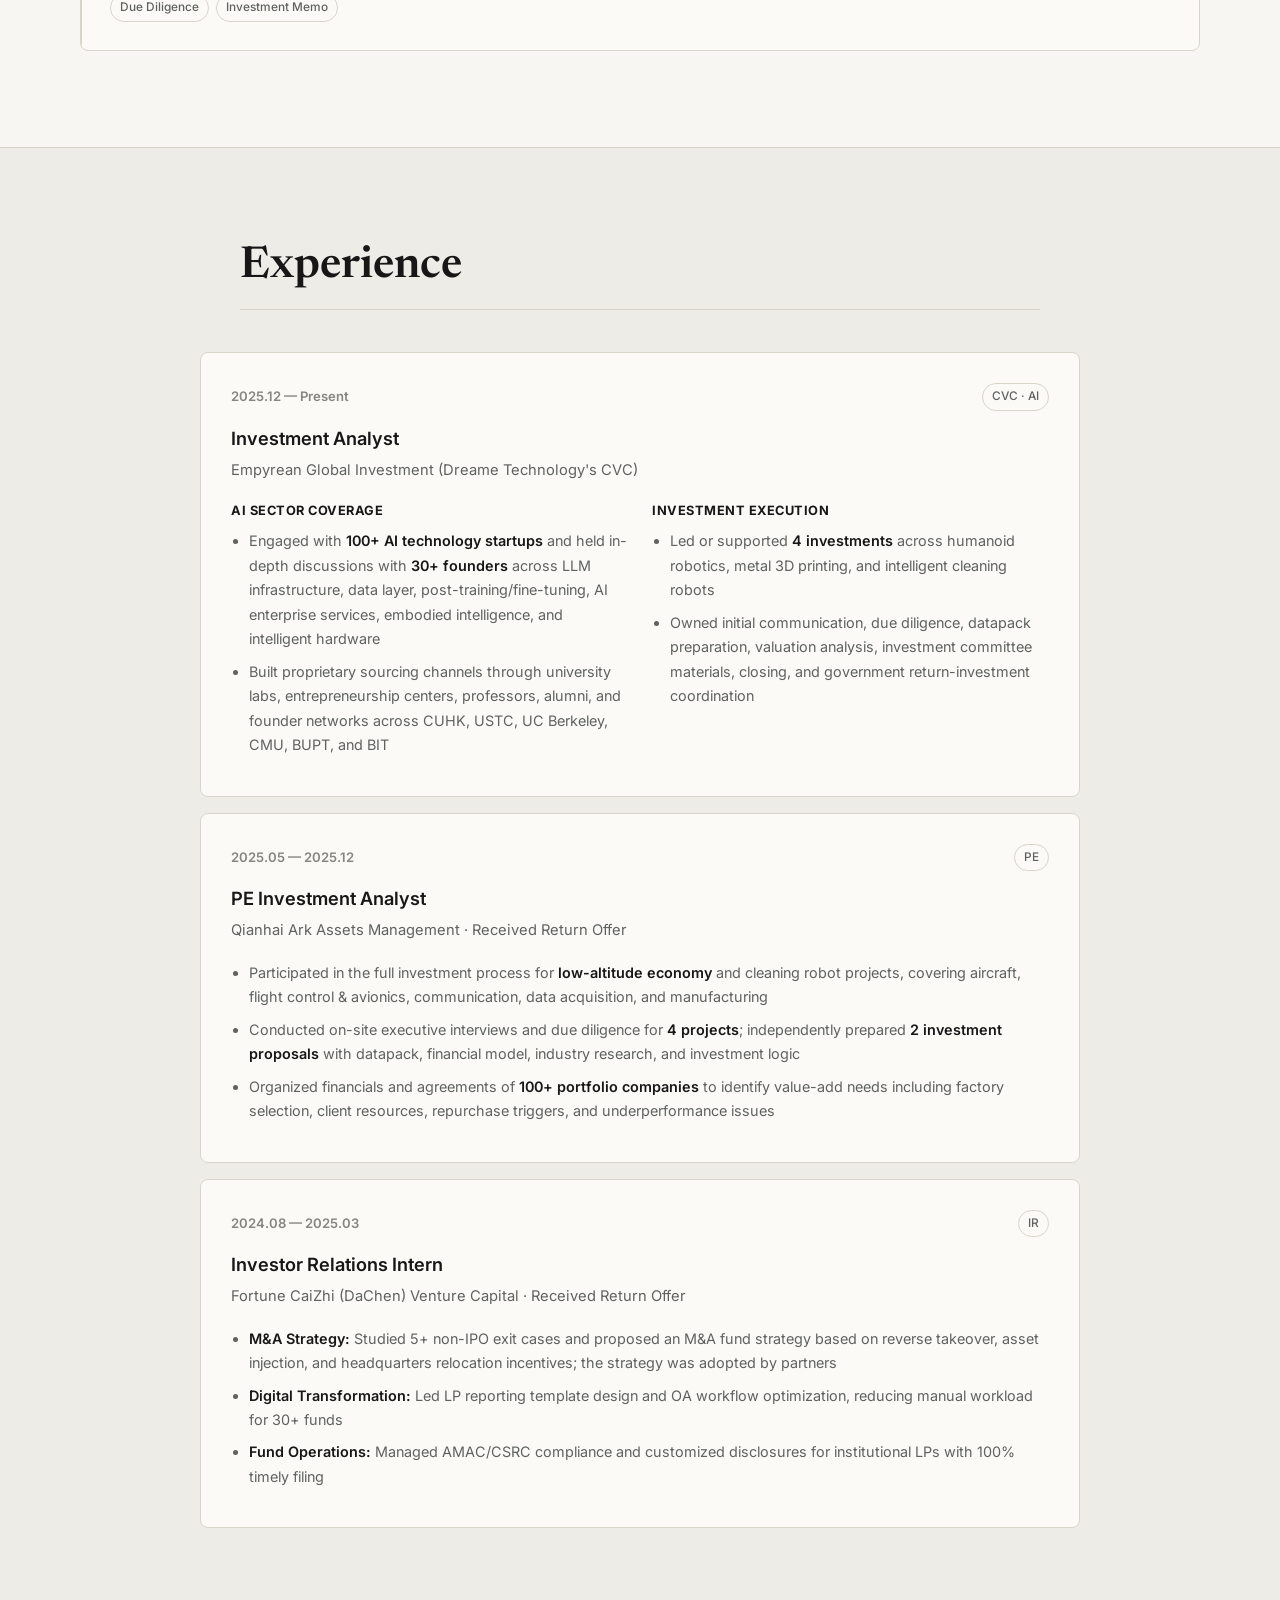
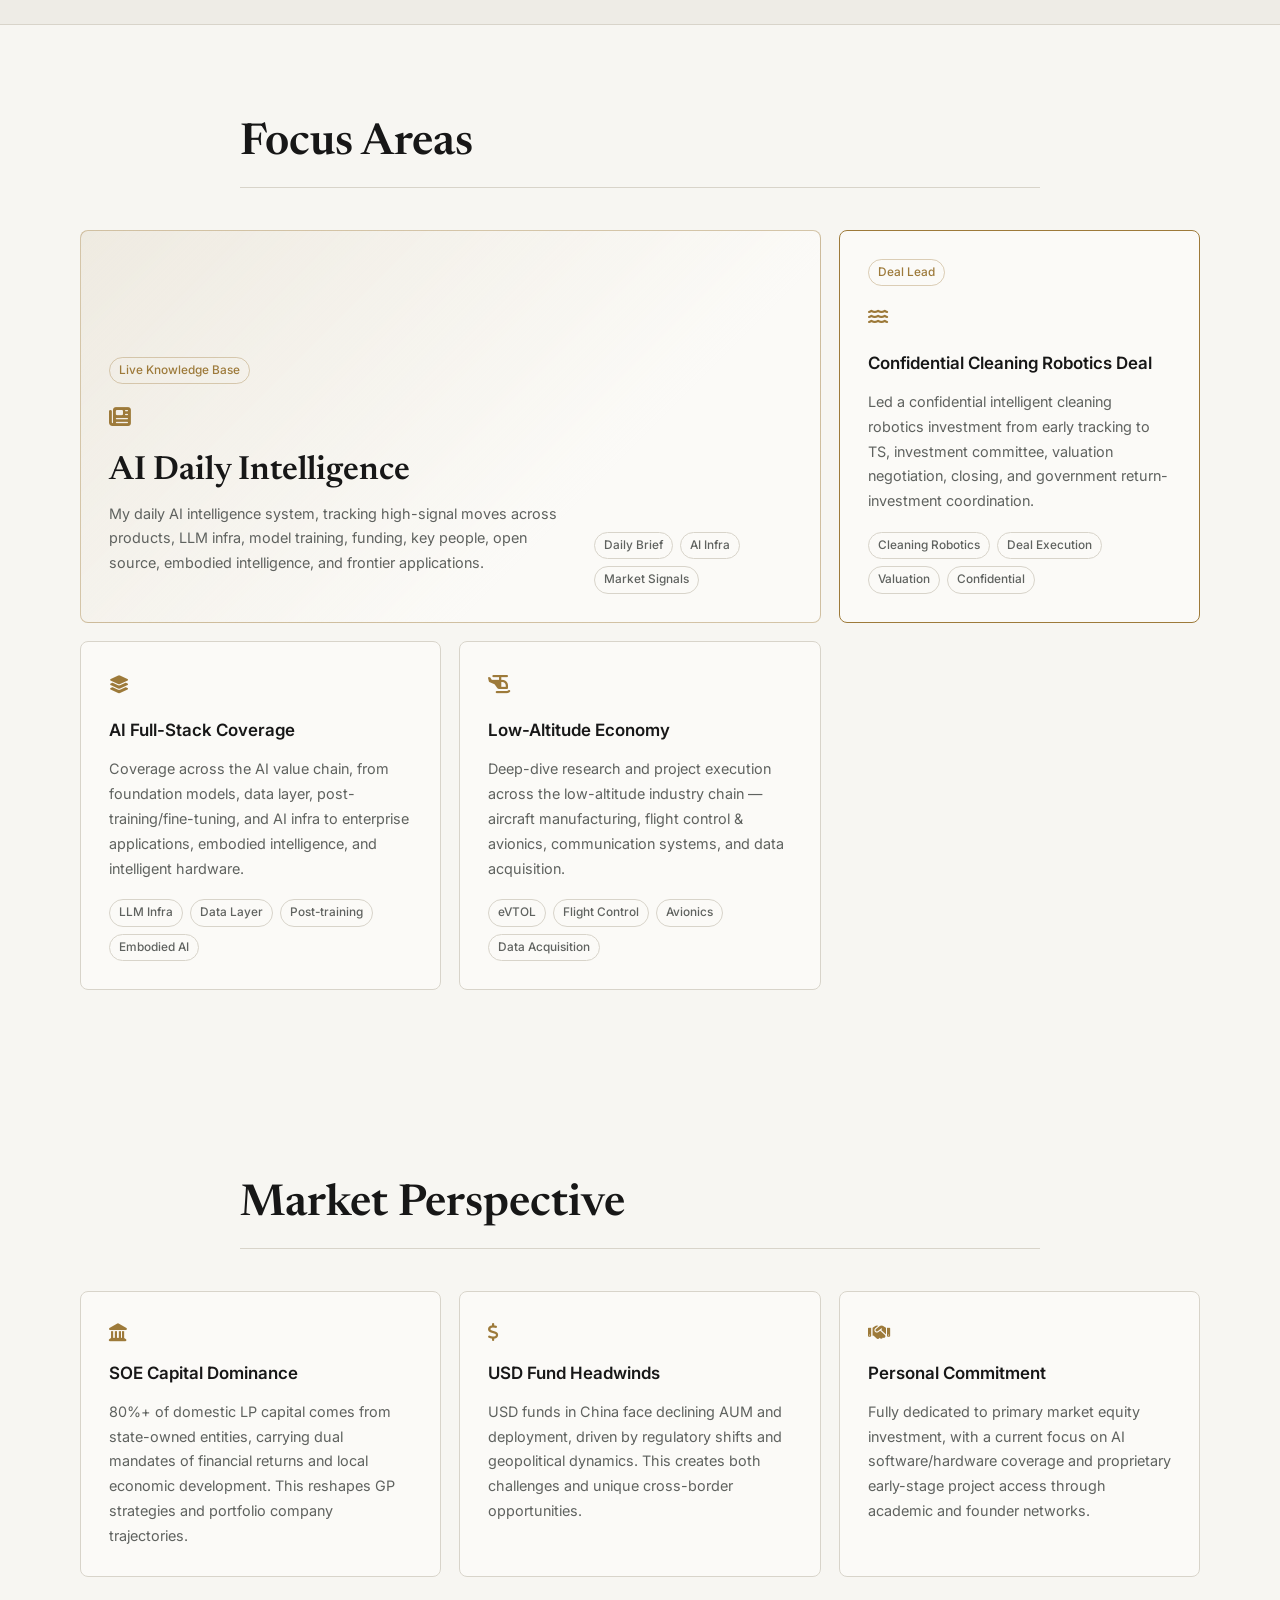
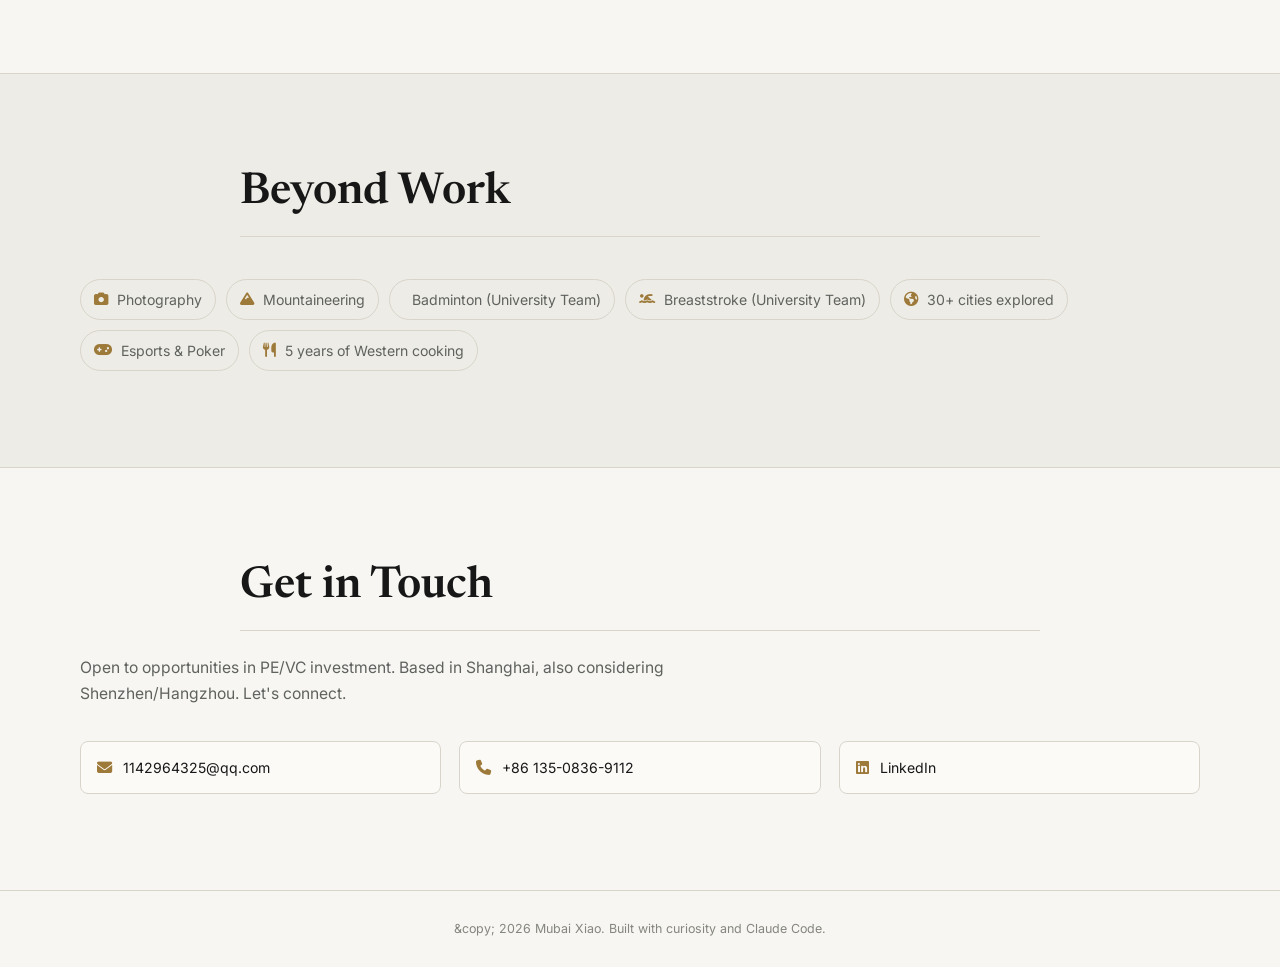
==== commit 5188a671: "Refine AI positioning and news filters" ====
--- a/index.html
+++ b/index.html
@@ -155,7 +155,7 @@
             <div class="exp-type rmb-tag">CVC · AI</div>
           </div>
           <h3 data-i18n="exp.cc.role">Investment Analyst</h3>
-          <p class="exp-company" data-i18n="exp.cc.company">Empyrean Global Investments (Dreame Technology's CVC)</p>
+          <p class="exp-company" data-i18n="exp.cc.company">Empyrean Global Investment (Dreame Technology's CVC)</p>
           <div class="exp-details">
             <div class="exp-section">
               <h4 data-i18n="exp.cc.rmb">AI Sector Coverage</h4>
@@ -225,20 +225,20 @@
         </a>
         <div class="project-card featured">
           <span class="featured-badge" data-i18n="proj.featured">Deal Lead</span>
-          <div class="project-icon"><i class="fas fa-globe"></i></div>
-          <h3>Oasyce (绿洲)</h3>
-          <p data-i18n="proj.oasyce.desc">Led due diligence for a World Model-focused social platform building sustainable 3D data infrastructure. Conducted industry analysis on AI hardware and "Authentic Social" trends. Facilitated introductions to Qianhai FOF and Fortune VC.</p>
+          <div class="project-icon"><i class="fas fa-water"></i></div>
+          <h3 data-i18n="proj.confidential.title">Confidential Cleaning Robotics Deal</h3>
+          <p data-i18n="proj.confidential.desc">Led a confidential intelligent cleaning robotics investment from early tracking to TS, investment committee, valuation negotiation, closing, and government return-investment coordination.</p>
           <div class="project-tags">
-            <span>World Model</span><span>3D Data</span><span>Social Platform</span><span>Due Diligence</span>
+            <span data-i18n="tag.cleaningrobotics">Cleaning Robotics</span><span data-i18n="tag.dealexecution">Deal Execution</span><span data-i18n="tag.valuation">Valuation</span><span data-i18n="tag.confidential">Confidential</span>
           </div>
         </div>
         <div class="project-card">
-          <div class="project-icon"><i class="fas fa-robot"></i></div>
-          <h3 data-i18n="proj.physical.title">AI Investment Track</h3>
-          <p data-i18n="proj.physical.desc">Hands-on investment experience across the AI value chain — humanoid robots, cleaning robots (floor/window/pool), industrial robots, plus upstream components (LiDAR, gearbox, motors).</p>
+          <div class="project-icon"><i class="fas fa-layer-group"></i></div>
+          <h3 data-i18n="proj.physical.title">AI Full-Stack Coverage</h3>
+          <p data-i18n="proj.physical.desc">Coverage across the AI value chain, from foundation models, data layer, post-training/fine-tuning, and AI infra to enterprise applications, embodied intelligence, and intelligent hardware.</p>
           <div class="project-tags">
-            <span data-i18n="tag.humanoid">Humanoid Robotics</span><span data-i18n="tag.cleaning">Cleaning Robots</span>
-            <span>LiDAR</span><span data-i18n="tag.industrial">Industrial Robots</span>
+            <span data-i18n="tag.llminfra">LLM Infra</span><span data-i18n="tag.datalayer">Data Layer</span>
+            <span data-i18n="tag.posttraining">Post-training</span><span data-i18n="tag.embodied">Embodied AI</span>
           </div>
         </div>
         <div class="project-card">
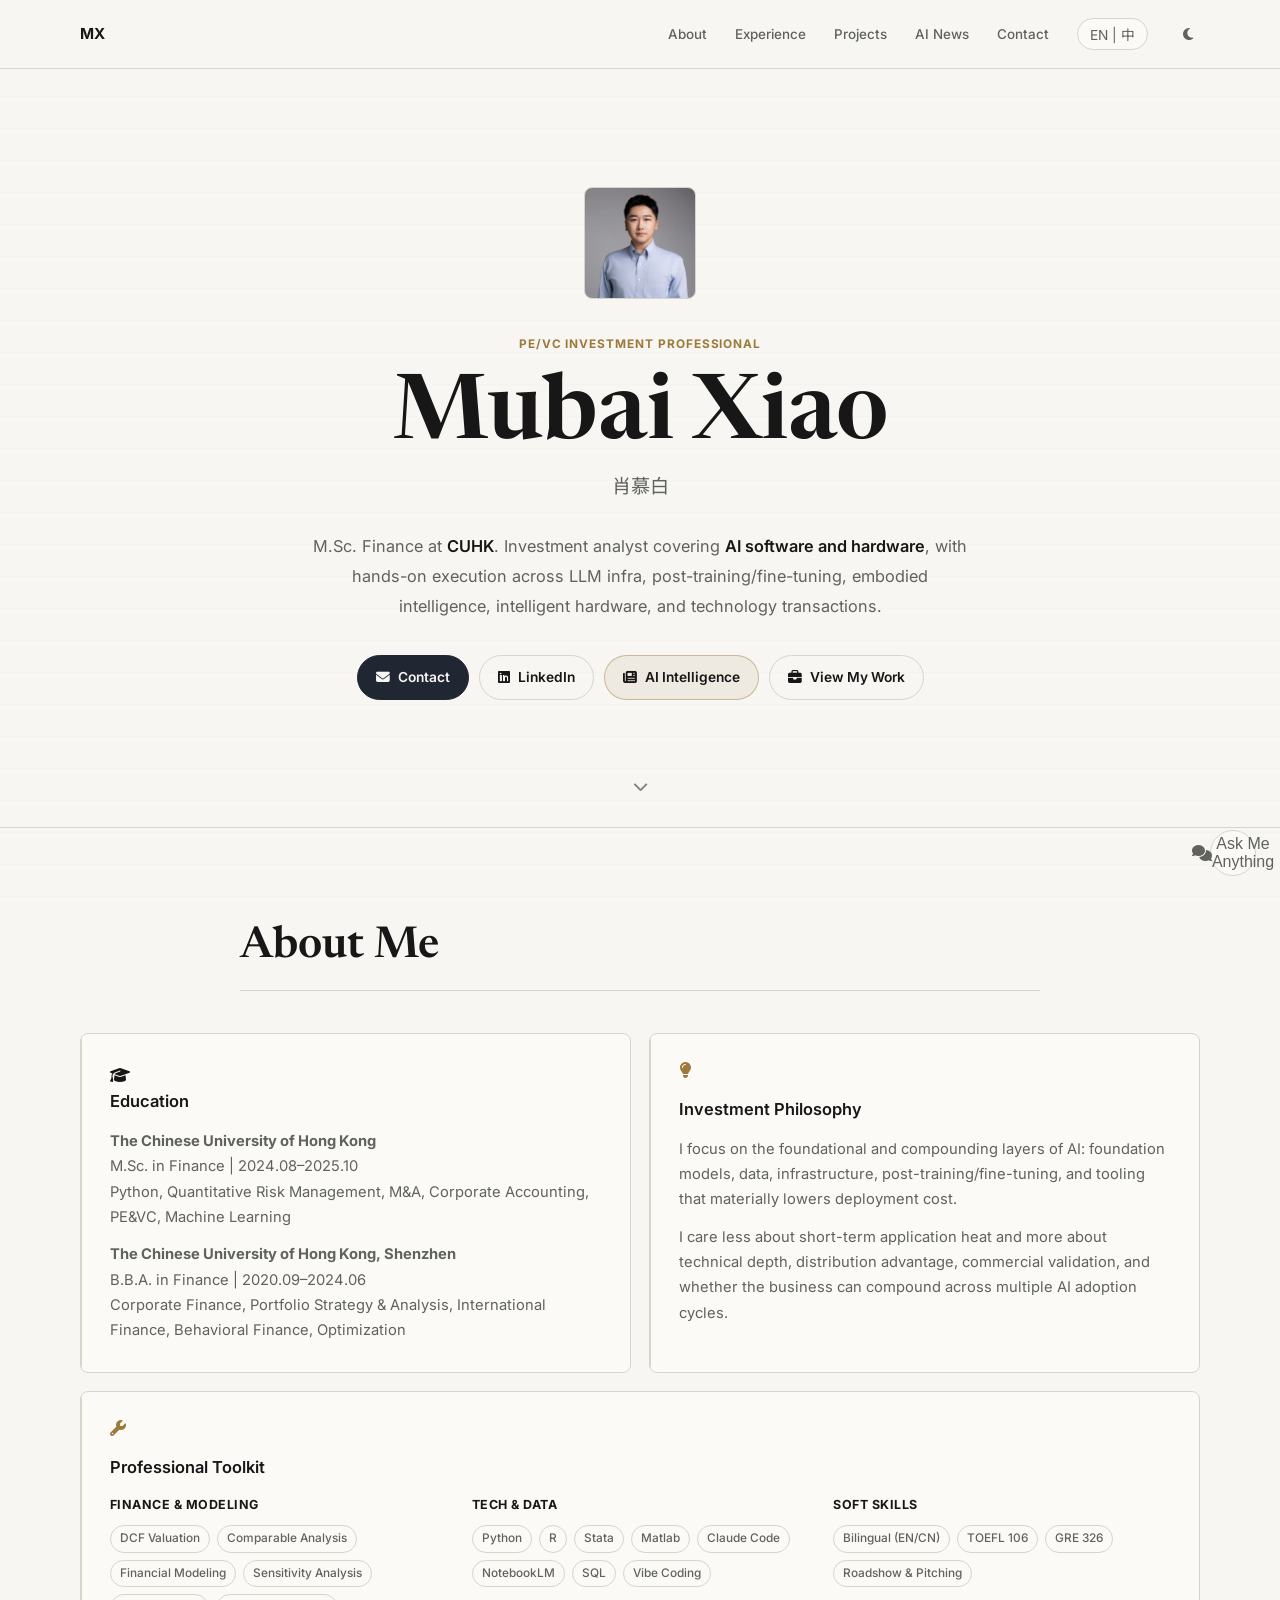
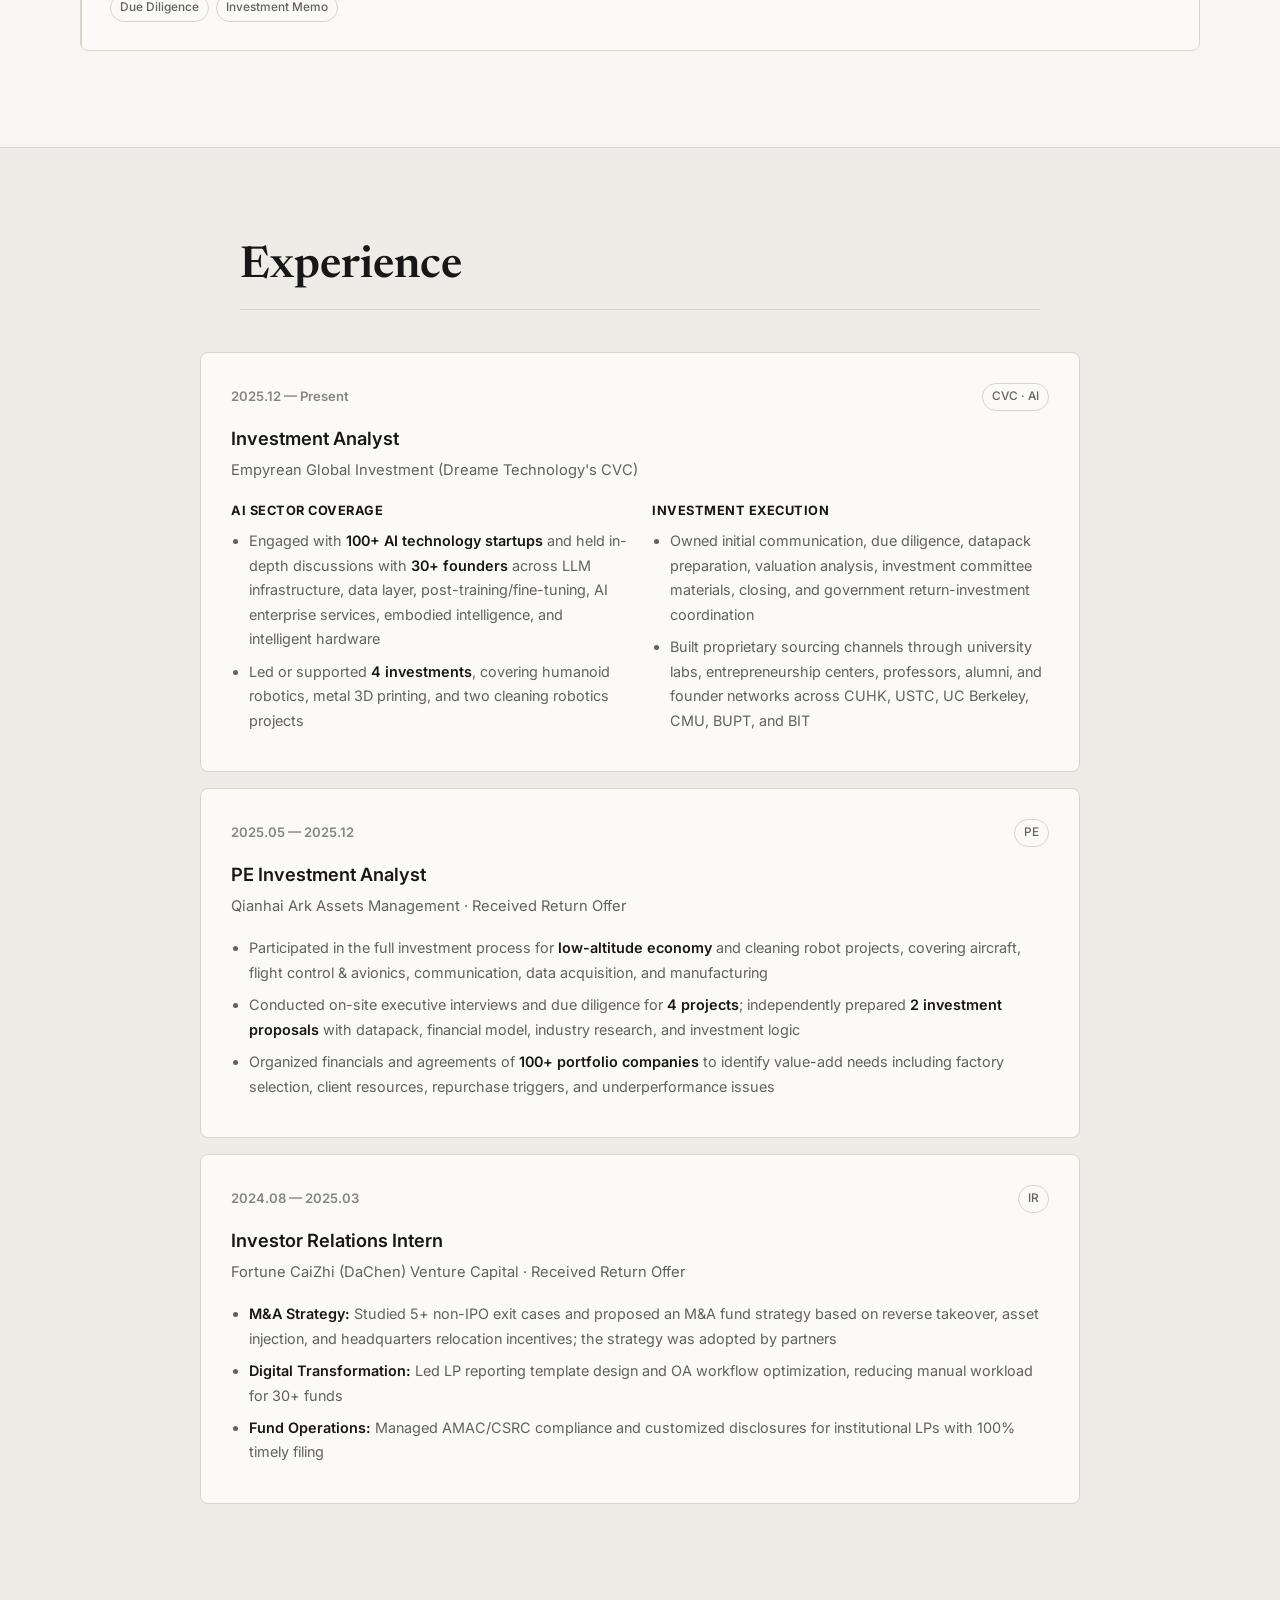
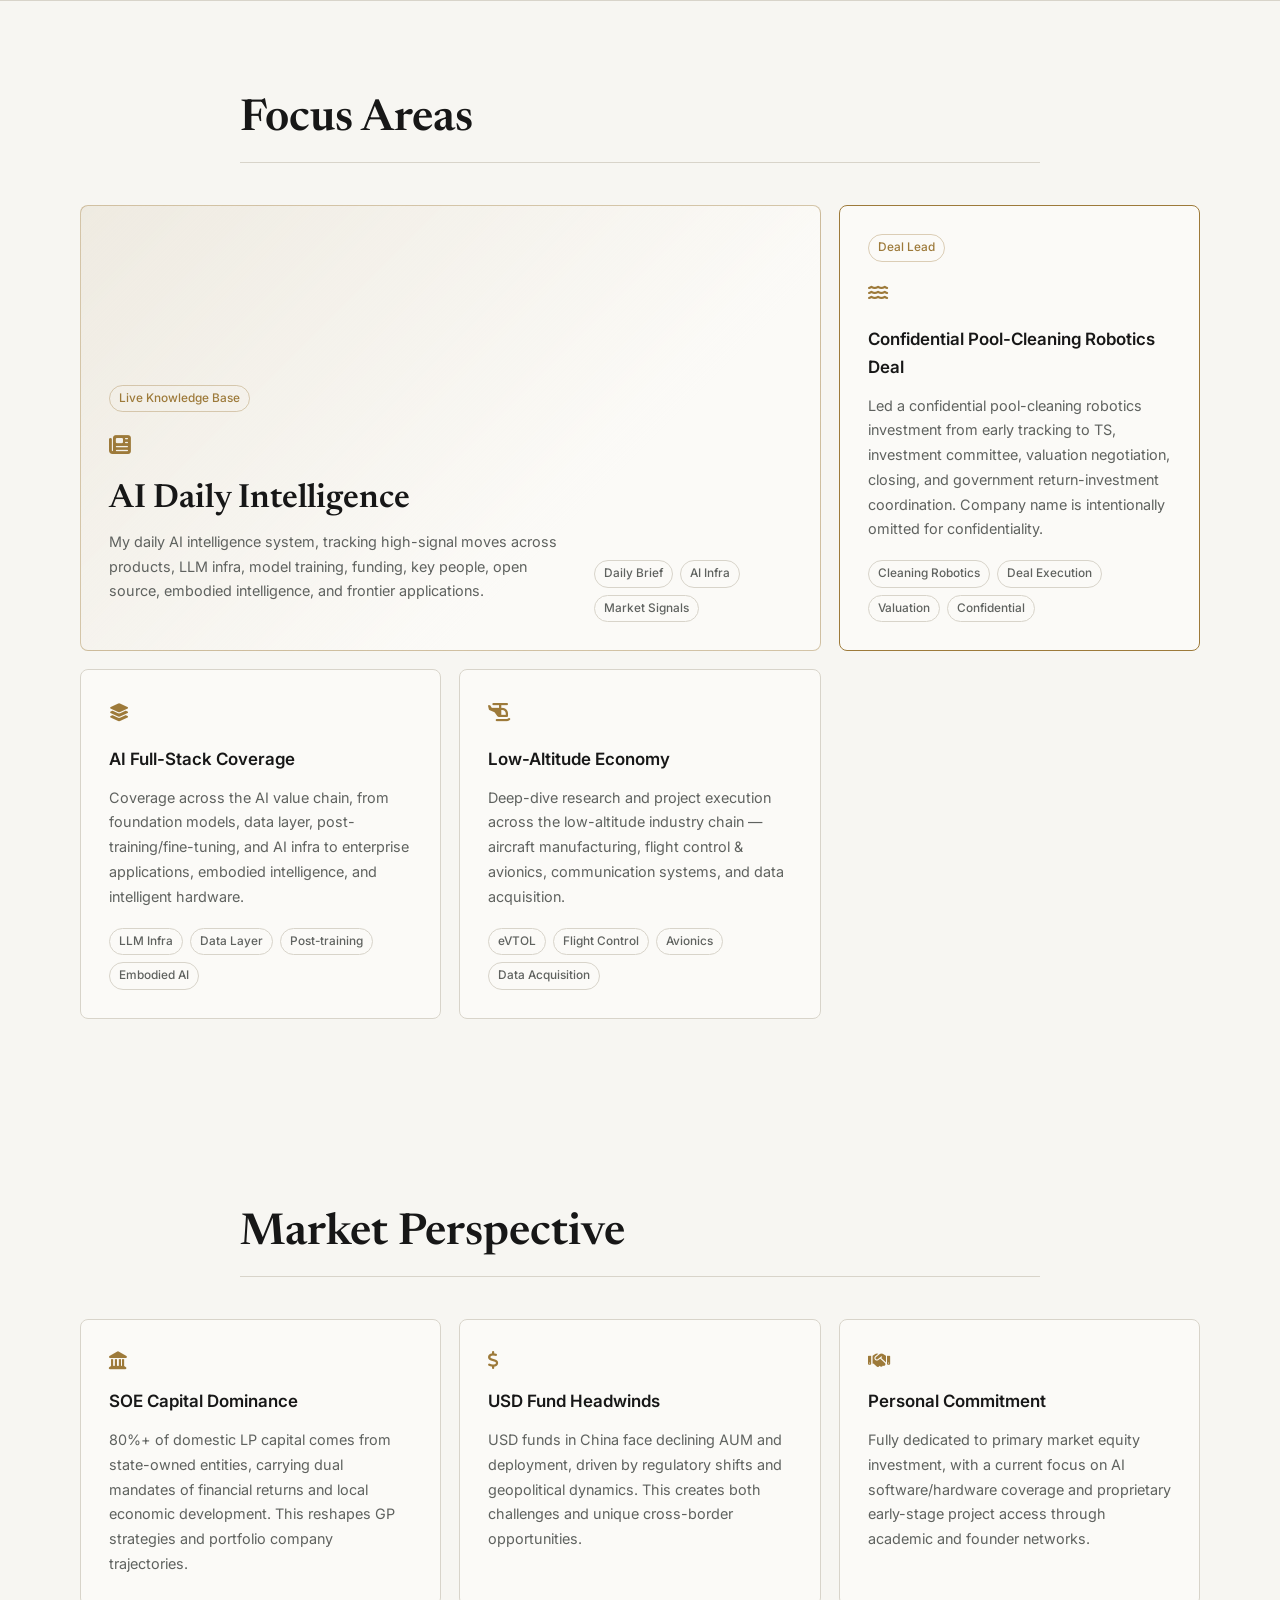
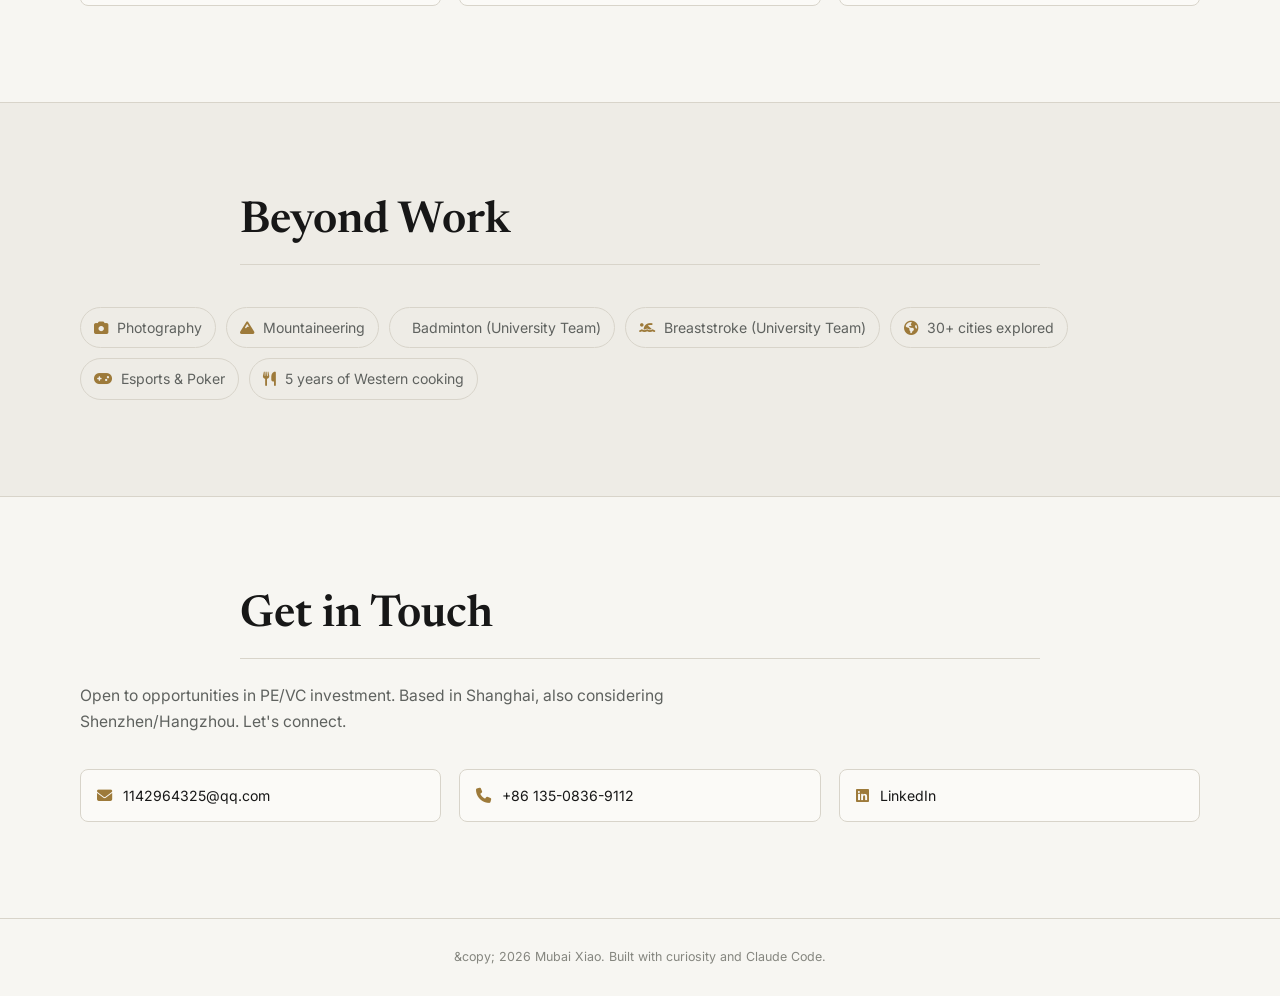
==== commit 18770b33: "Tighten Chinese AI positioning and filters" ====
--- a/index.html
+++ b/index.html
@@ -9,7 +9,7 @@
   <meta property="og:description" content="PE/VC Investment Professional. AI & Frontier Tech Investor.">
   <meta property="og:type" content="website">
   <link rel="icon" href="data:image/svg+xml,<svg xmlns='http://www.w3.org/2000/svg' viewBox='0 0 100 100'><rect fill='%231c2541' rx='16' width='100' height='100'/><text x='50' y='68' text-anchor='middle' fill='white' font-family='Inter,sans-serif' font-weight='700' font-size='44'>MX</text></svg>">
-  <link rel="stylesheet" href="style.css">
+  <link rel="stylesheet" href="style.css?v=20260703-2">
   <link rel="preconnect" href="https://fonts.googleapis.com">
   <link href="https://fonts.googleapis.com/css2?family=Inter:wght@400;500;600;700;800&family=Newsreader:opsz,wght@6..72,500;6..72,600;6..72,700&family=Noto+Sans+SC:wght@400;500;700;800&family=Noto+Serif+SC:wght@500;600;700&display=swap" rel="stylesheet">
   <link rel="stylesheet" href="https://cdnjs.cloudflare.com/ajax/libs/font-awesome/6.5.1/css/all.min.css">
@@ -103,8 +103,8 @@
             <i class="fas fa-lightbulb"></i>
             <h3 data-i18n="about.philosophy">Investment Philosophy</h3>
             <div data-i18n="about.philosophy.content" data-i18n-html="true">
-              <p>Embrace value investing with a long-termist mindset. I believe the best investments come from genuinely understanding the technology and the people behind it — not just the numbers.</p>
-              <p>Energetic, resilient, and low on internal friction. I stay clear-headed under pressure, dig deep into every problem, and commit fully to what I believe in.</p>
+              <p>我更关注 AI 底层和复利层：基础模型、数据、Infra、后训练/微调，以及真正降低部署成本的工具链。</p>
+              <p>相比短期应用热度，我更看重技术深度、分发能力、商业验证和长期复利结构。</p>
             </div>
           </div>
         </div>
@@ -160,8 +160,8 @@
             <div class="exp-section">
               <h4 data-i18n="exp.cc.rmb">AI Sector Coverage</h4>
               <ul data-i18n="exp.cc.rmb.items" data-i18n-html="true">
-                <li>Led or supported end-to-end investment processes for <strong>5 projects</strong> — Pre-IPO metal 3D printing, Series A pool-cleaning robotics, Series A humanoid robotics, angel-stage window-cleaning robotics (Dreame ecosystem), and autonomous logistics vehicles</li>
-                <li>Assisted portfolio companies in government investment attraction — site selection, agreement drafting, cross-party coordination</li>
+                <li>主导或协助完成 <strong>4 个项目投资</strong>，覆盖人形机器人、金属 3D 打印及两个清洁机器人项目</li>
+                <li>负责前期沟通、尽调、Datapack、估值分析、投决上会、交割，并协助企业推进政府返投与产业落地</li>
               </ul>
             </div>
             <div class="exp-section">
@@ -214,31 +214,31 @@
       <div class="projects-grid">
         <a class="project-card intelligence-card intelligence-card-featured" href="ai-news/">
           <div>
-            <span class="featured-badge" data-i18n="proj.intel.badge">Live Knowledge Base</span>
+            <span class="featured-badge" data-i18n="proj.intel.badge">实时知识库</span>
             <div class="project-icon"><i class="fas fa-newspaper"></i></div>
-            <h3 data-i18n="proj.intel.title">AI Daily Intelligence</h3>
-            <p data-i18n="proj.intel.desc">A daily AI industry knowledge base tracking products, infrastructure, models, funding, key people, and frontier applications.</p>
+            <h3 data-i18n="proj.intel.title">AI 每日情报库</h3>
+            <p data-i18n="proj.intel.desc">每日跟踪 AI 产业链中的产品、Infra、模型训练、融资、关键人物、开源生态与前沿应用。</p>
           </div>
           <div class="project-tags">
-            <span data-i18n="tag.dailybrief">Daily Brief</span><span data-i18n="tag.aiinfra">AI Infra</span><span data-i18n="tag.signals">Market Signals</span>
+            <span data-i18n="tag.dailybrief">每日简报</span><span data-i18n="tag.aiinfra">AI Infra</span><span data-i18n="tag.signals">市场信号</span>
           </div>
         </a>
         <div class="project-card featured">
-          <span class="featured-badge" data-i18n="proj.featured">Deal Lead</span>
+          <span class="featured-badge" data-i18n="proj.featured">项目负责人</span>
           <div class="project-icon"><i class="fas fa-water"></i></div>
-          <h3 data-i18n="proj.confidential.title">Confidential Cleaning Robotics Deal</h3>
-          <p data-i18n="proj.confidential.desc">Led a confidential intelligent cleaning robotics investment from early tracking to TS, investment committee, valuation negotiation, closing, and government return-investment coordination.</p>
+          <h3 data-i18n="proj.confidential.title">某泳池清洁机器人项目</h3>
+          <p data-i18n="proj.confidential.desc">因保密要求隐去项目名称。该项目属于泳池清洁机器人方向，持续跟踪后在融资开启第一时间签下 TS，主导前期追踪、高管访谈、Datapack、估值分析、上会、交割及政府返投协调。</p>
           <div class="project-tags">
-            <span data-i18n="tag.cleaningrobotics">Cleaning Robotics</span><span data-i18n="tag.dealexecution">Deal Execution</span><span data-i18n="tag.valuation">Valuation</span><span data-i18n="tag.confidential">Confidential</span>
+            <span data-i18n="tag.cleaningrobotics">清洁机器人</span><span data-i18n="tag.dealexecution">交易执行</span><span data-i18n="tag.valuation">估值分析</span><span data-i18n="tag.confidential">保密项目</span>
           </div>
         </div>
         <div class="project-card">
           <div class="project-icon"><i class="fas fa-layer-group"></i></div>
-          <h3 data-i18n="proj.physical.title">AI Full-Stack Coverage</h3>
-          <p data-i18n="proj.physical.desc">Coverage across the AI value chain, from foundation models, data layer, post-training/fine-tuning, and AI infra to enterprise applications, embodied intelligence, and intelligent hardware.</p>
+          <h3 data-i18n="proj.ai_stack.title">AI 全产业链覆盖</h3>
+          <p data-i18n="proj.ai_stack.desc">覆盖 AI 从底层到应用的完整链条：基础模型、数据层、后训练/微调、AI Infra、企业服务、具身智能与智能硬件。</p>
           <div class="project-tags">
-            <span data-i18n="tag.llminfra">LLM Infra</span><span data-i18n="tag.datalayer">Data Layer</span>
-            <span data-i18n="tag.posttraining">Post-training</span><span data-i18n="tag.embodied">Embodied AI</span>
+            <span data-i18n="tag.llminfra">LLM Infra</span><span data-i18n="tag.datalayer">数据层</span>
+            <span data-i18n="tag.posttraining">后训练</span><span data-i18n="tag.embodied">具身智能</span>
           </div>
         </div>
         <div class="project-card">
@@ -358,6 +358,6 @@
     </div>
   </div>
 
-  <script src="script.js"></script>
+  <script src="script.js?v=20260703-2"></script>
 </body>
 </html>
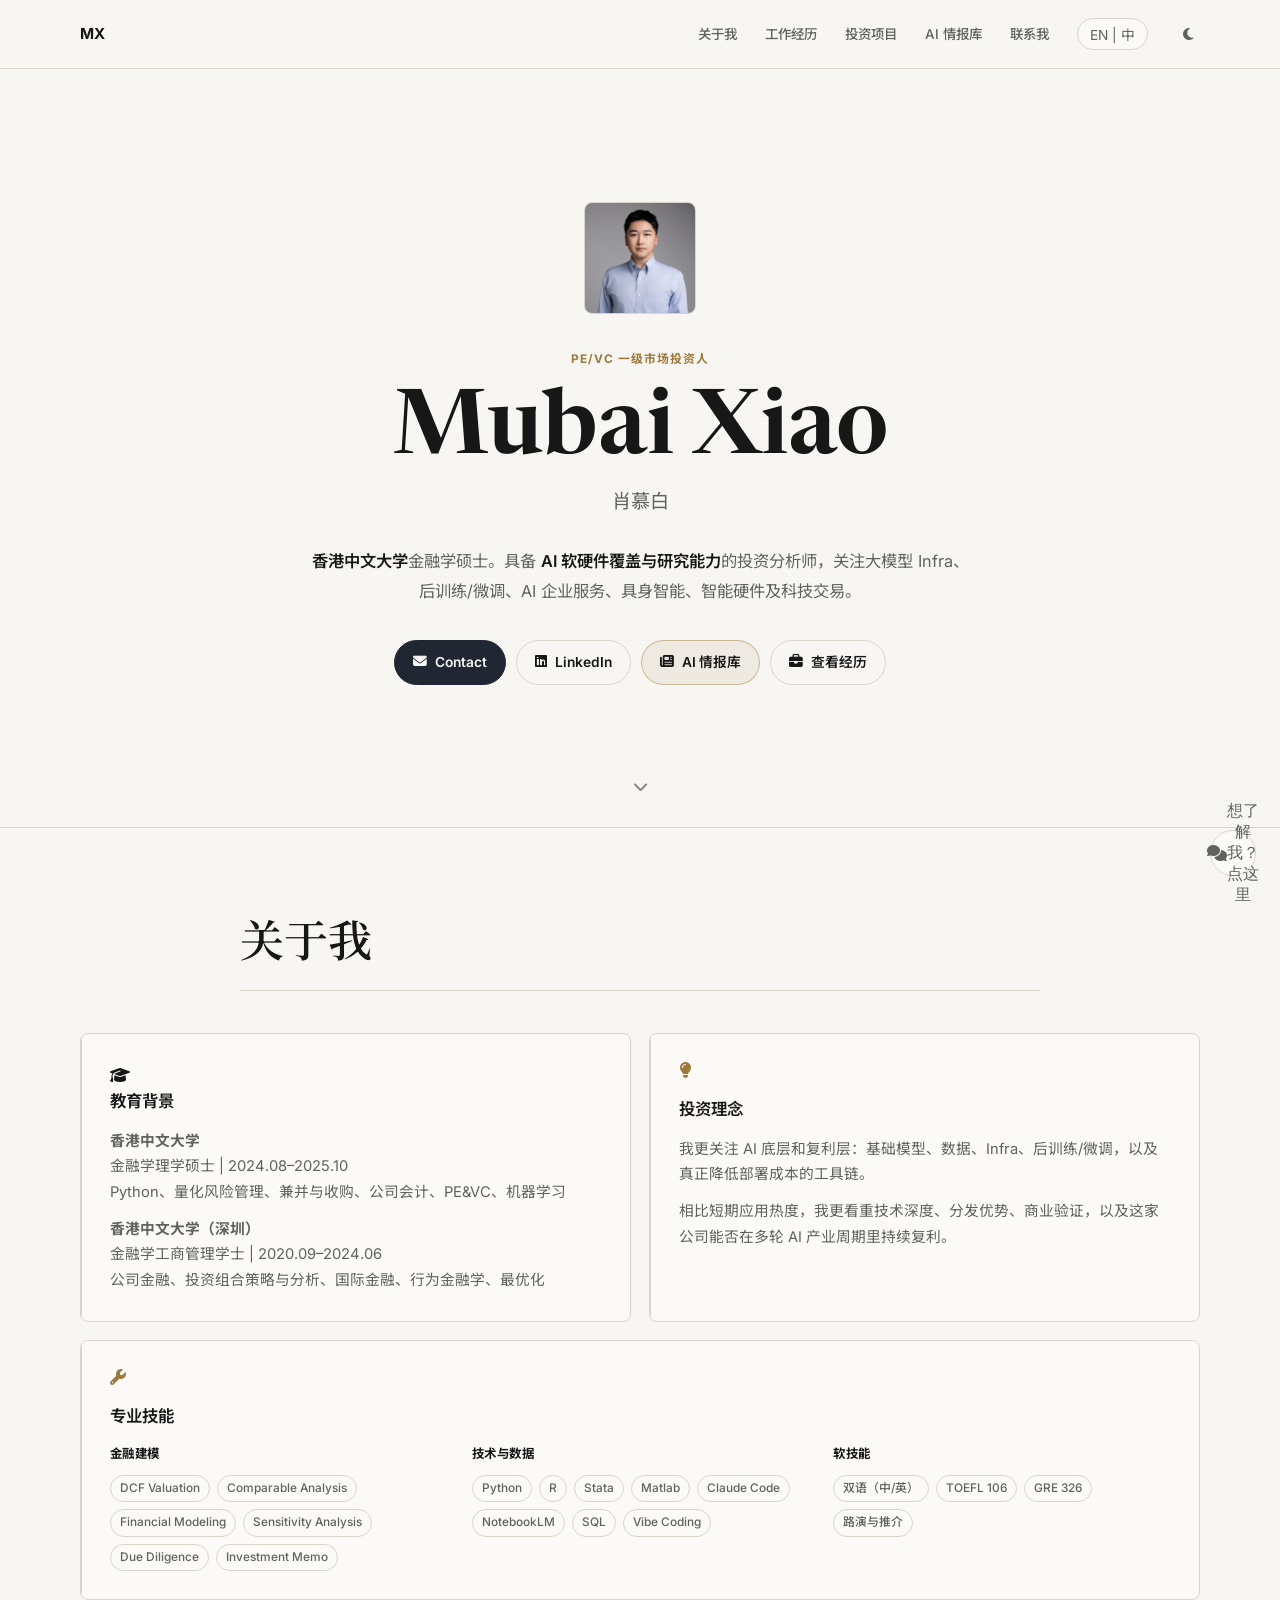
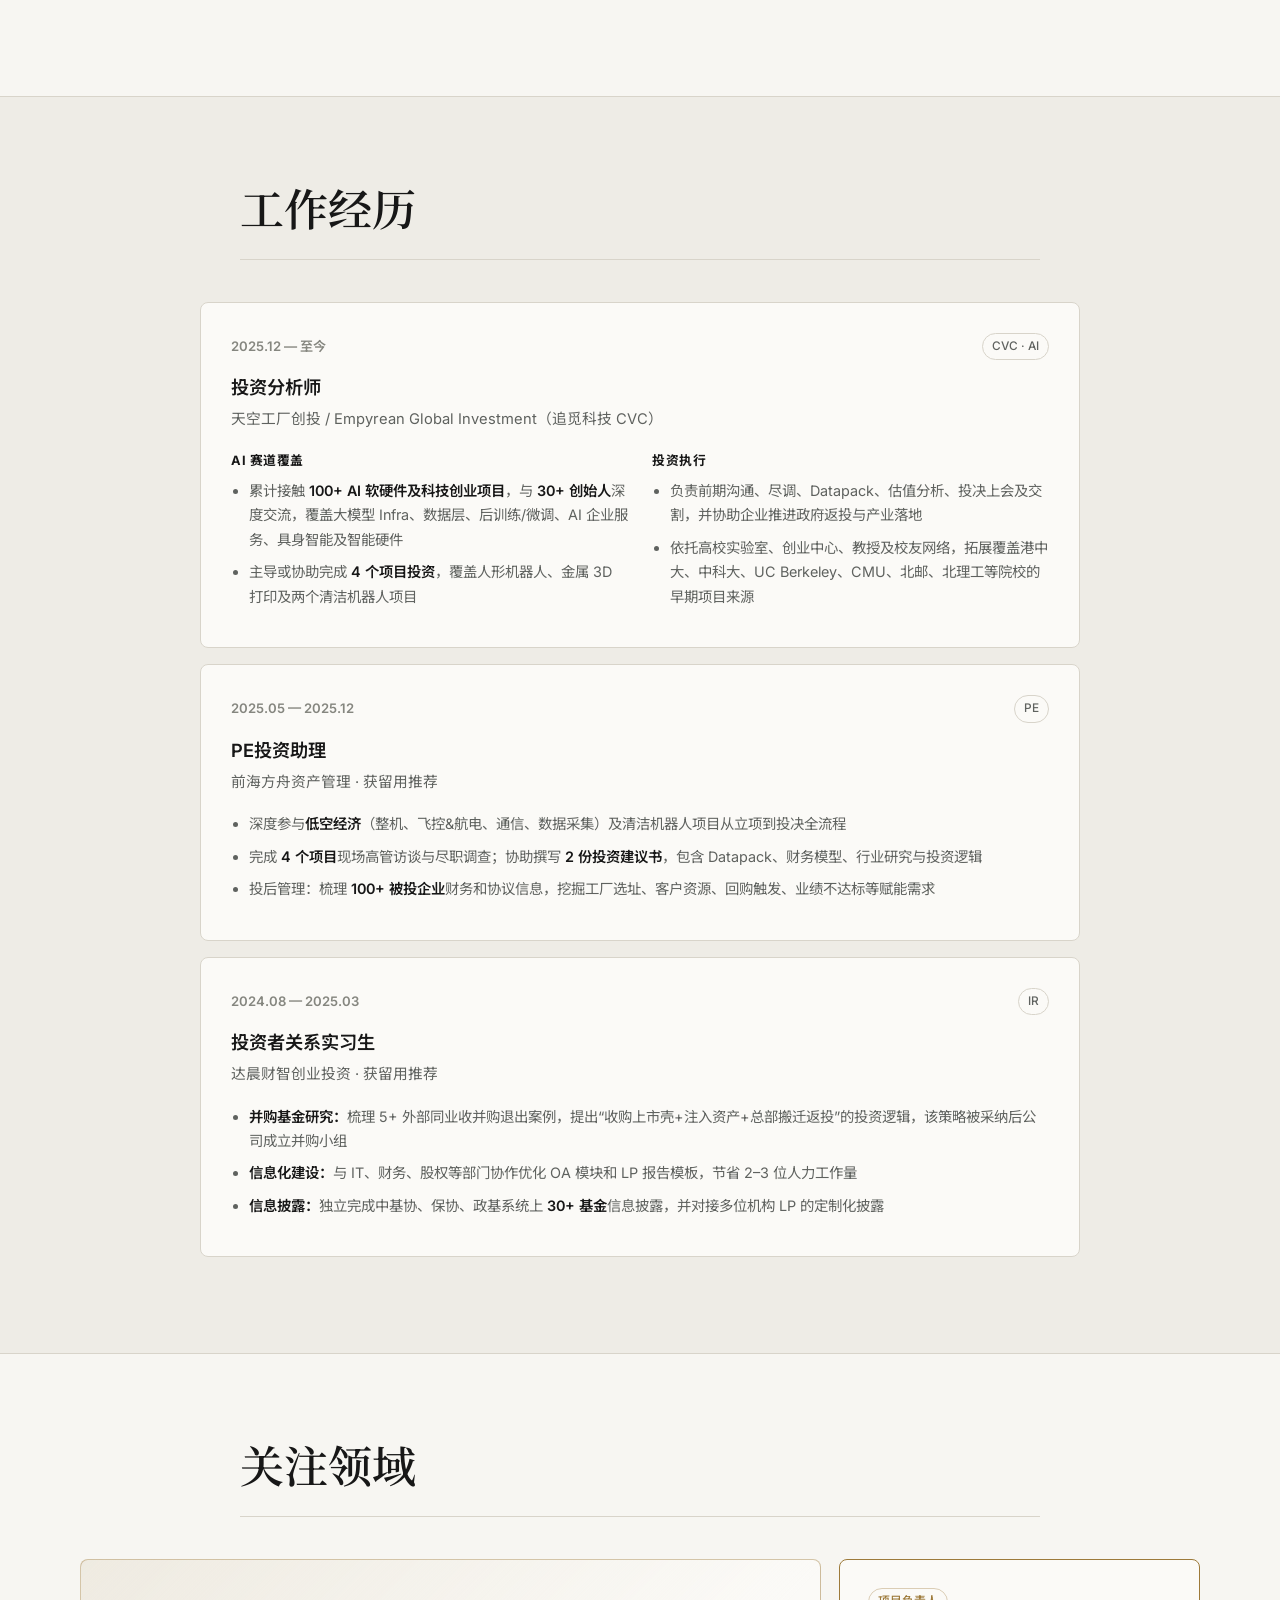
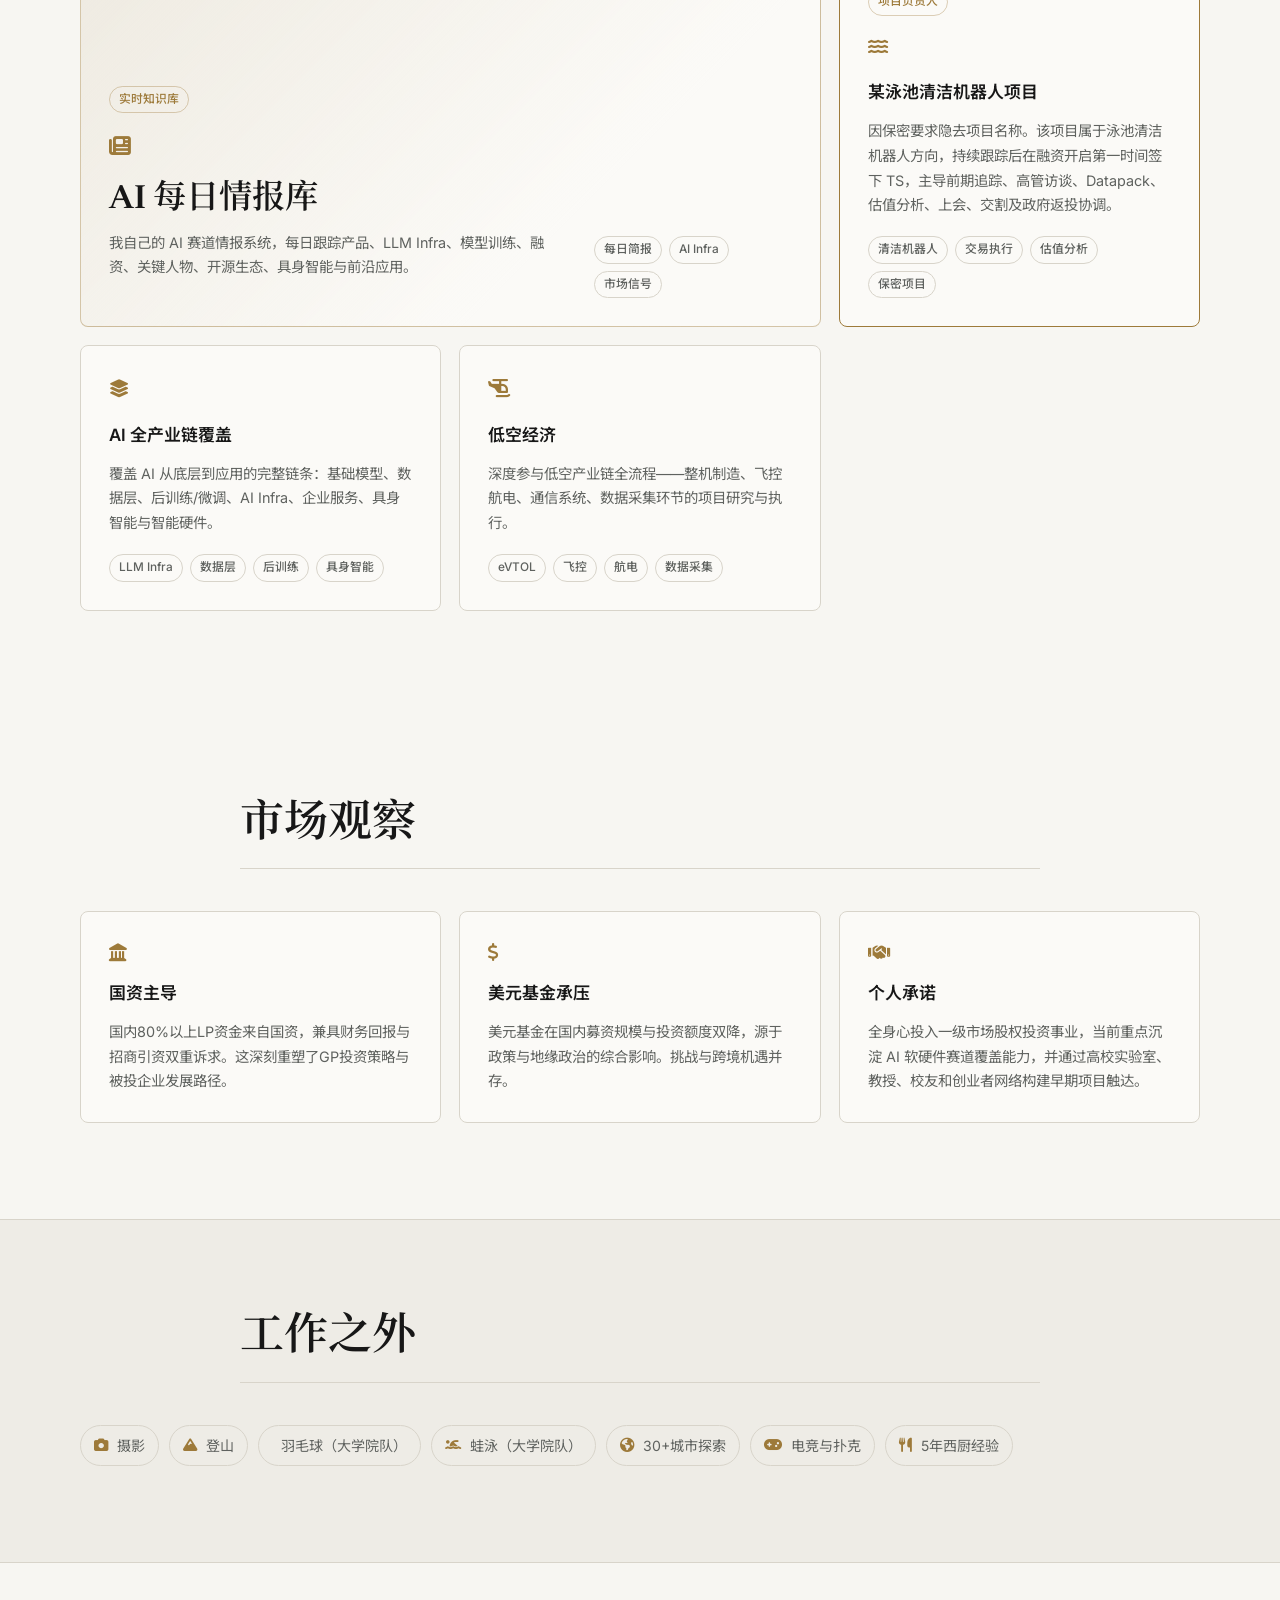
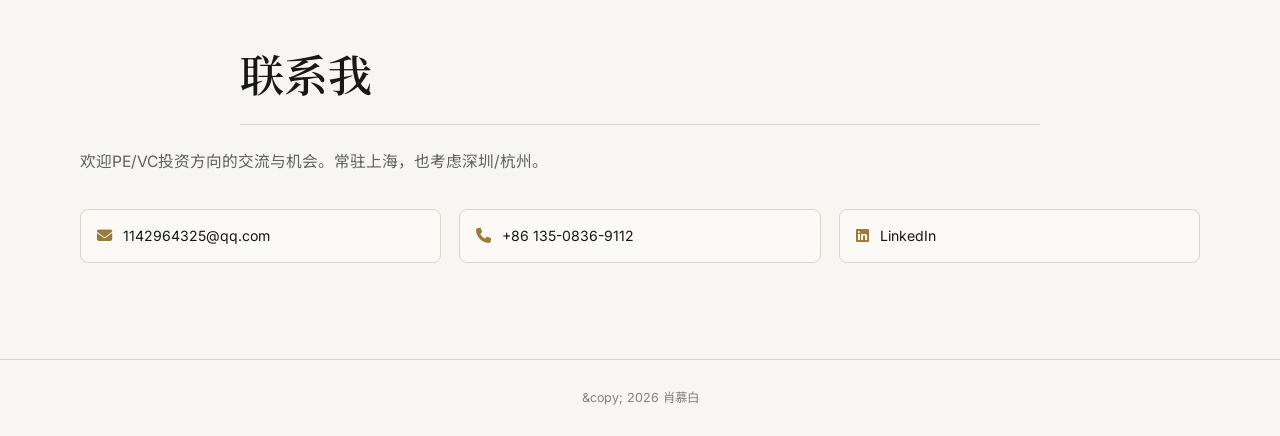
==== commit 2b74aeeb: "Force refreshed Chinese site defaults" ====
--- a/index.html
+++ b/index.html
@@ -9,7 +9,7 @@
   <meta property="og:description" content="PE/VC Investment Professional. AI & Frontier Tech Investor.">
   <meta property="og:type" content="website">
   <link rel="icon" href="data:image/svg+xml,<svg xmlns='http://www.w3.org/2000/svg' viewBox='0 0 100 100'><rect fill='%231c2541' rx='16' width='100' height='100'/><text x='50' y='68' text-anchor='middle' fill='white' font-family='Inter,sans-serif' font-weight='700' font-size='44'>MX</text></svg>">
-  <link rel="stylesheet" href="style.css?v=20260703-2">
+  <link rel="stylesheet" href="style.css?v=20260704-1">
   <link rel="preconnect" href="https://fonts.googleapis.com">
   <link href="https://fonts.googleapis.com/css2?family=Inter:wght@400;500;600;700;800&family=Newsreader:opsz,wght@6..72,500;6..72,600;6..72,700&family=Noto+Sans+SC:wght@400;500;700;800&family=Noto+Serif+SC:wght@500;600;700&display=swap" rel="stylesheet">
   <link rel="stylesheet" href="https://cdnjs.cloudflare.com/ajax/libs/font-awesome/6.5.1/css/all.min.css">
@@ -358,6 +358,6 @@
     </div>
   </div>
 
-  <script src="script.js?v=20260703-2"></script>
+  <script src="script.js?v=20260704-1"></script>
 </body>
 </html>
